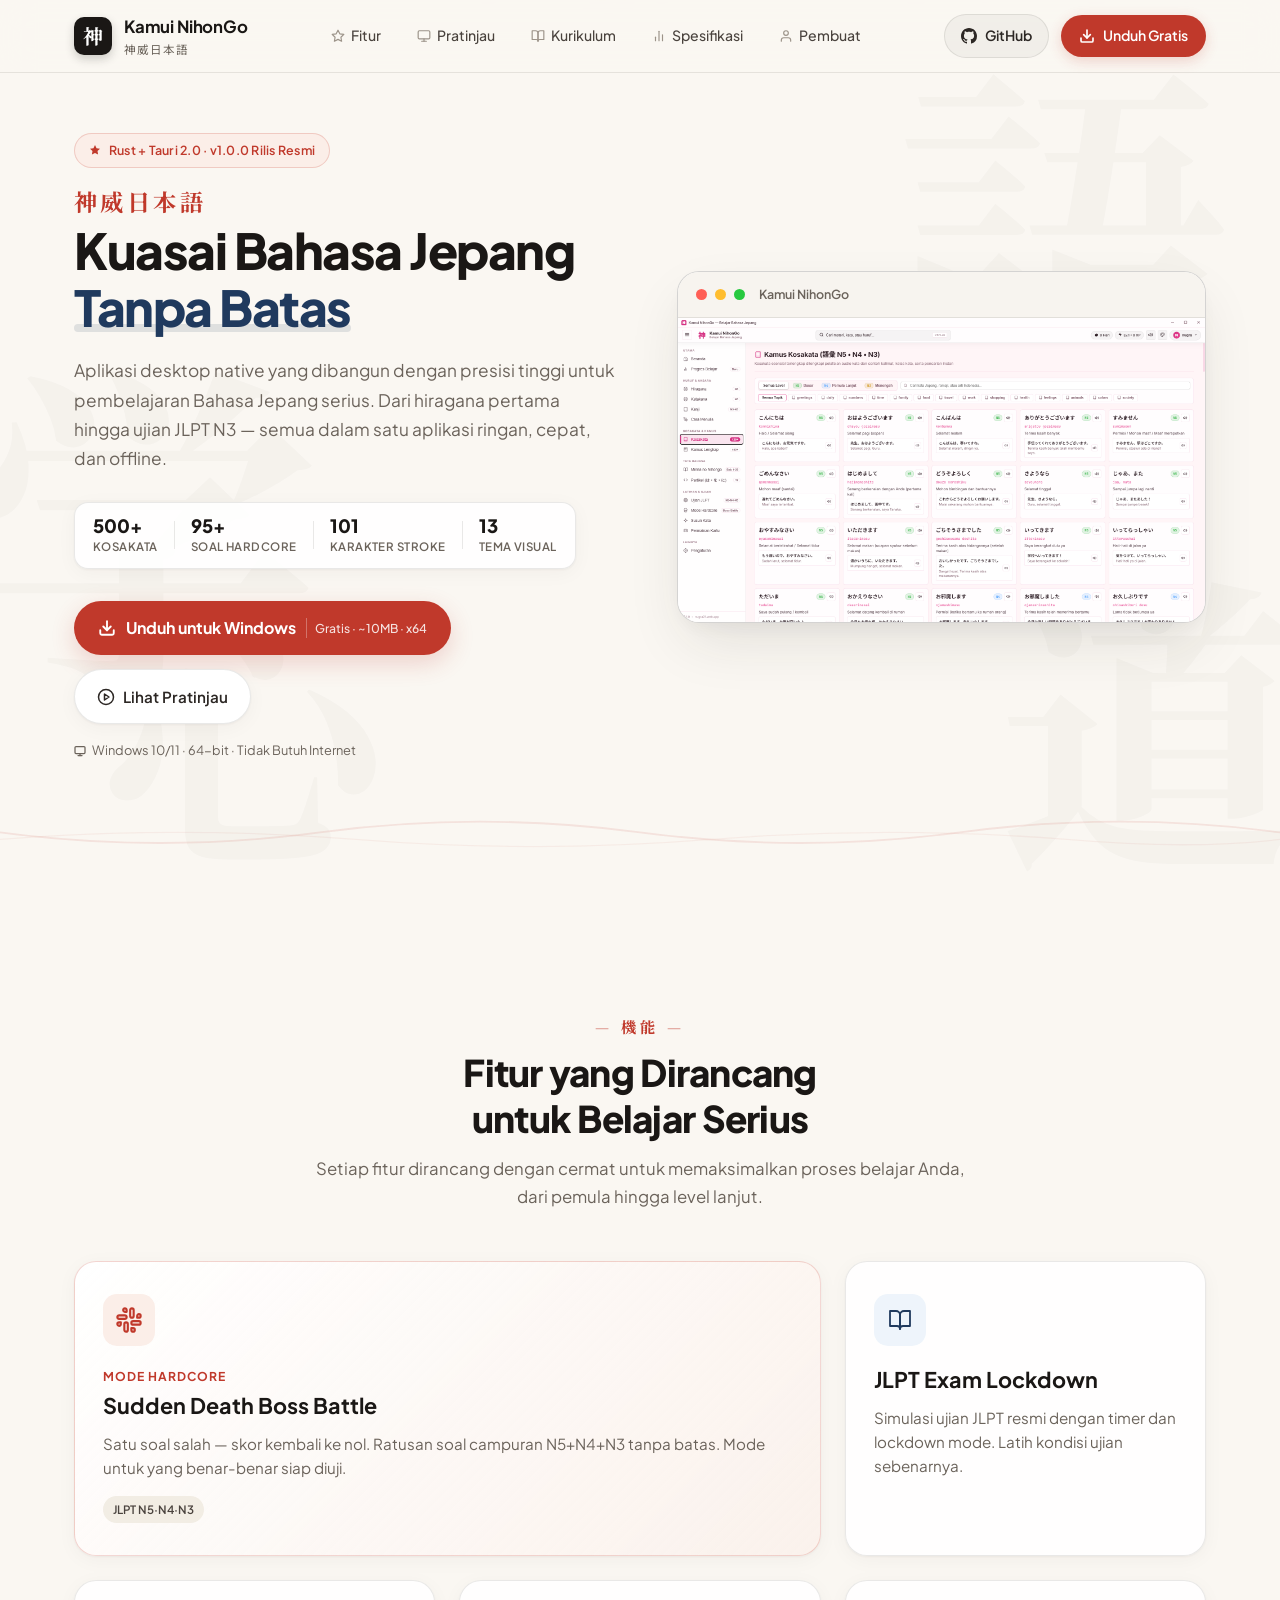
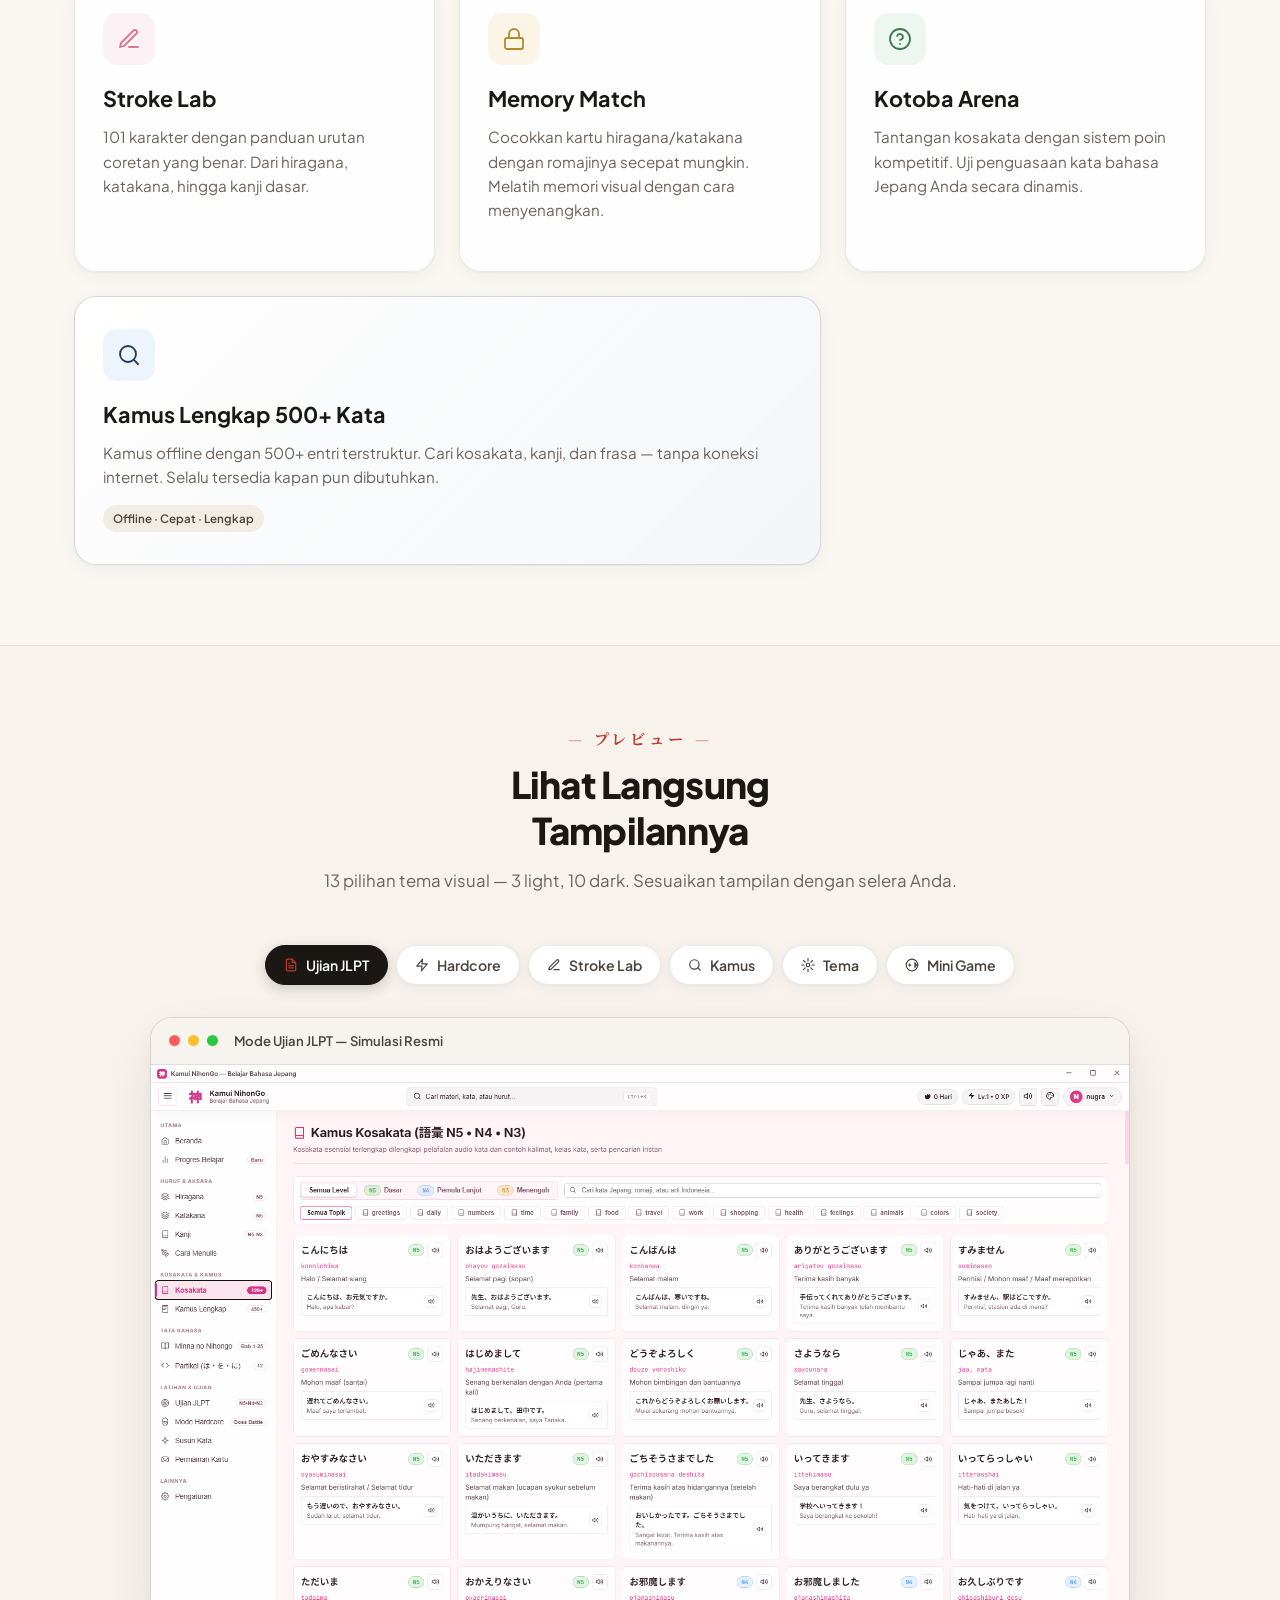
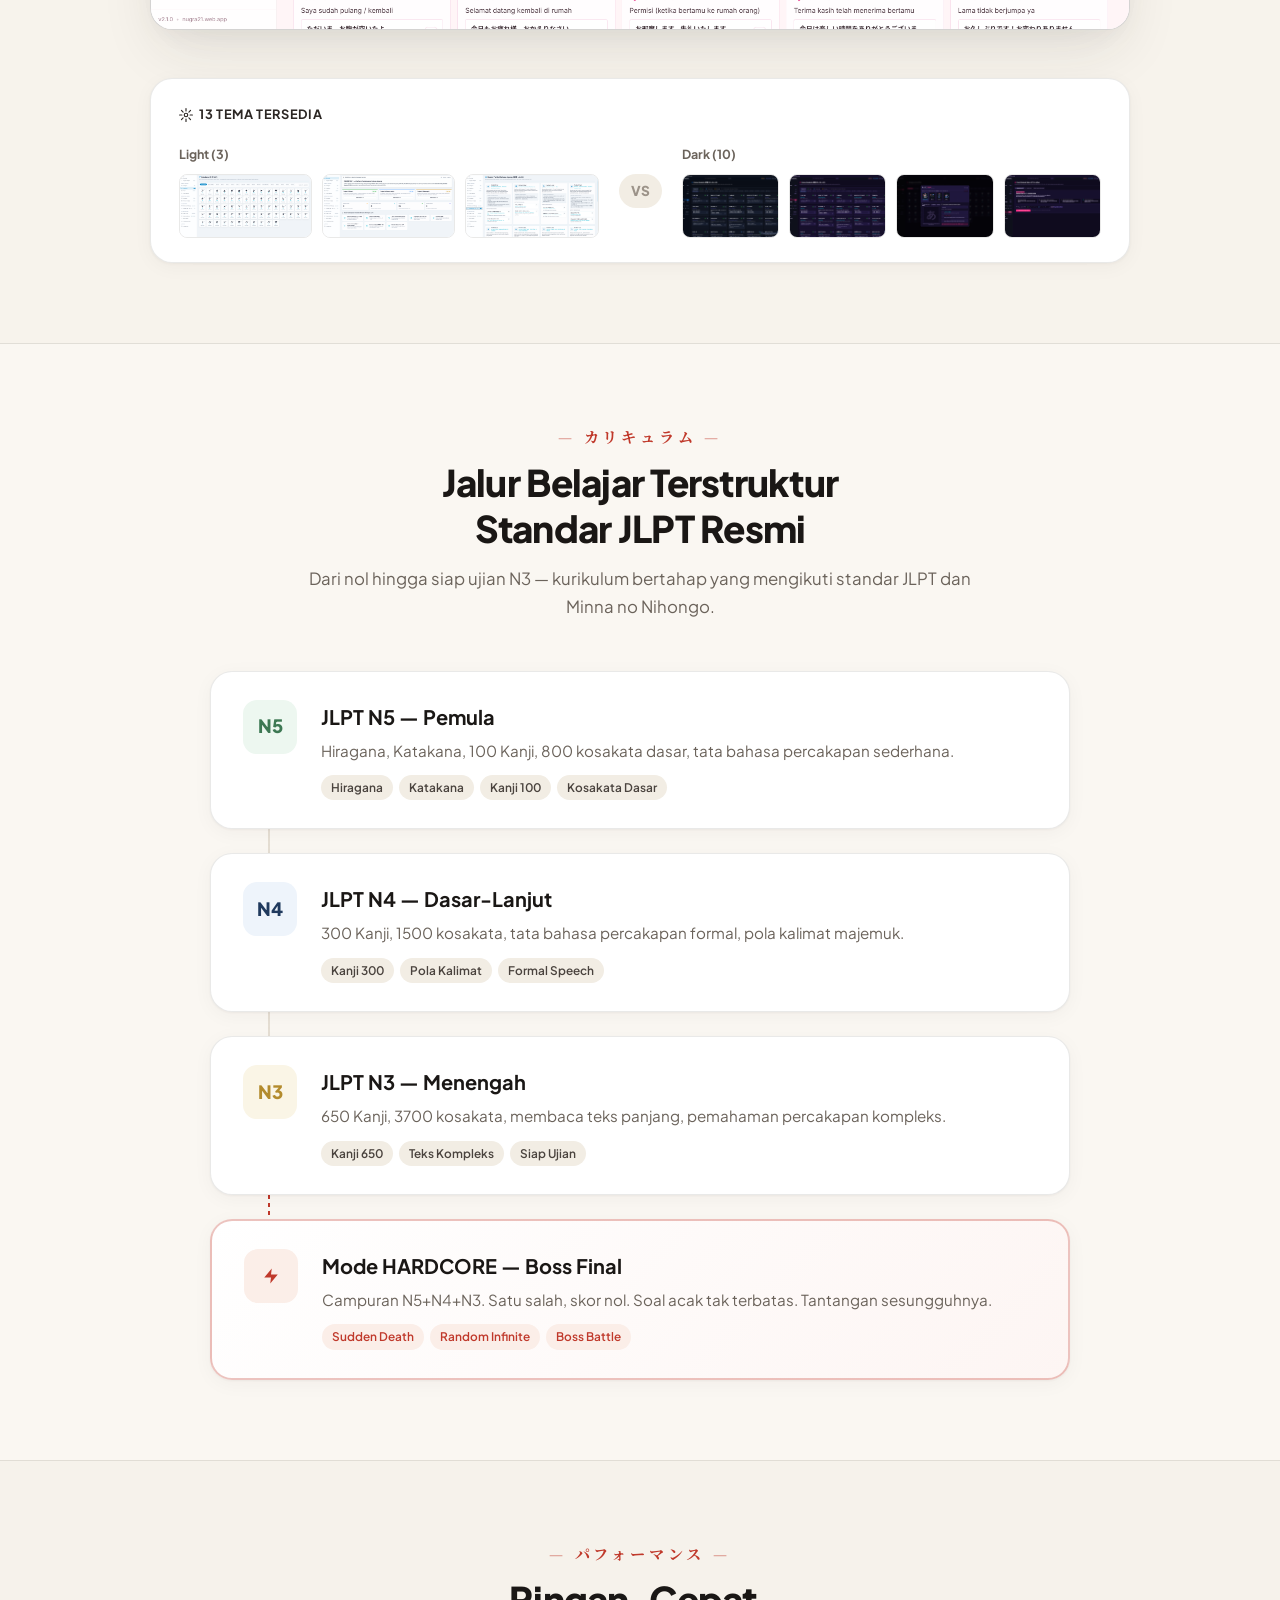
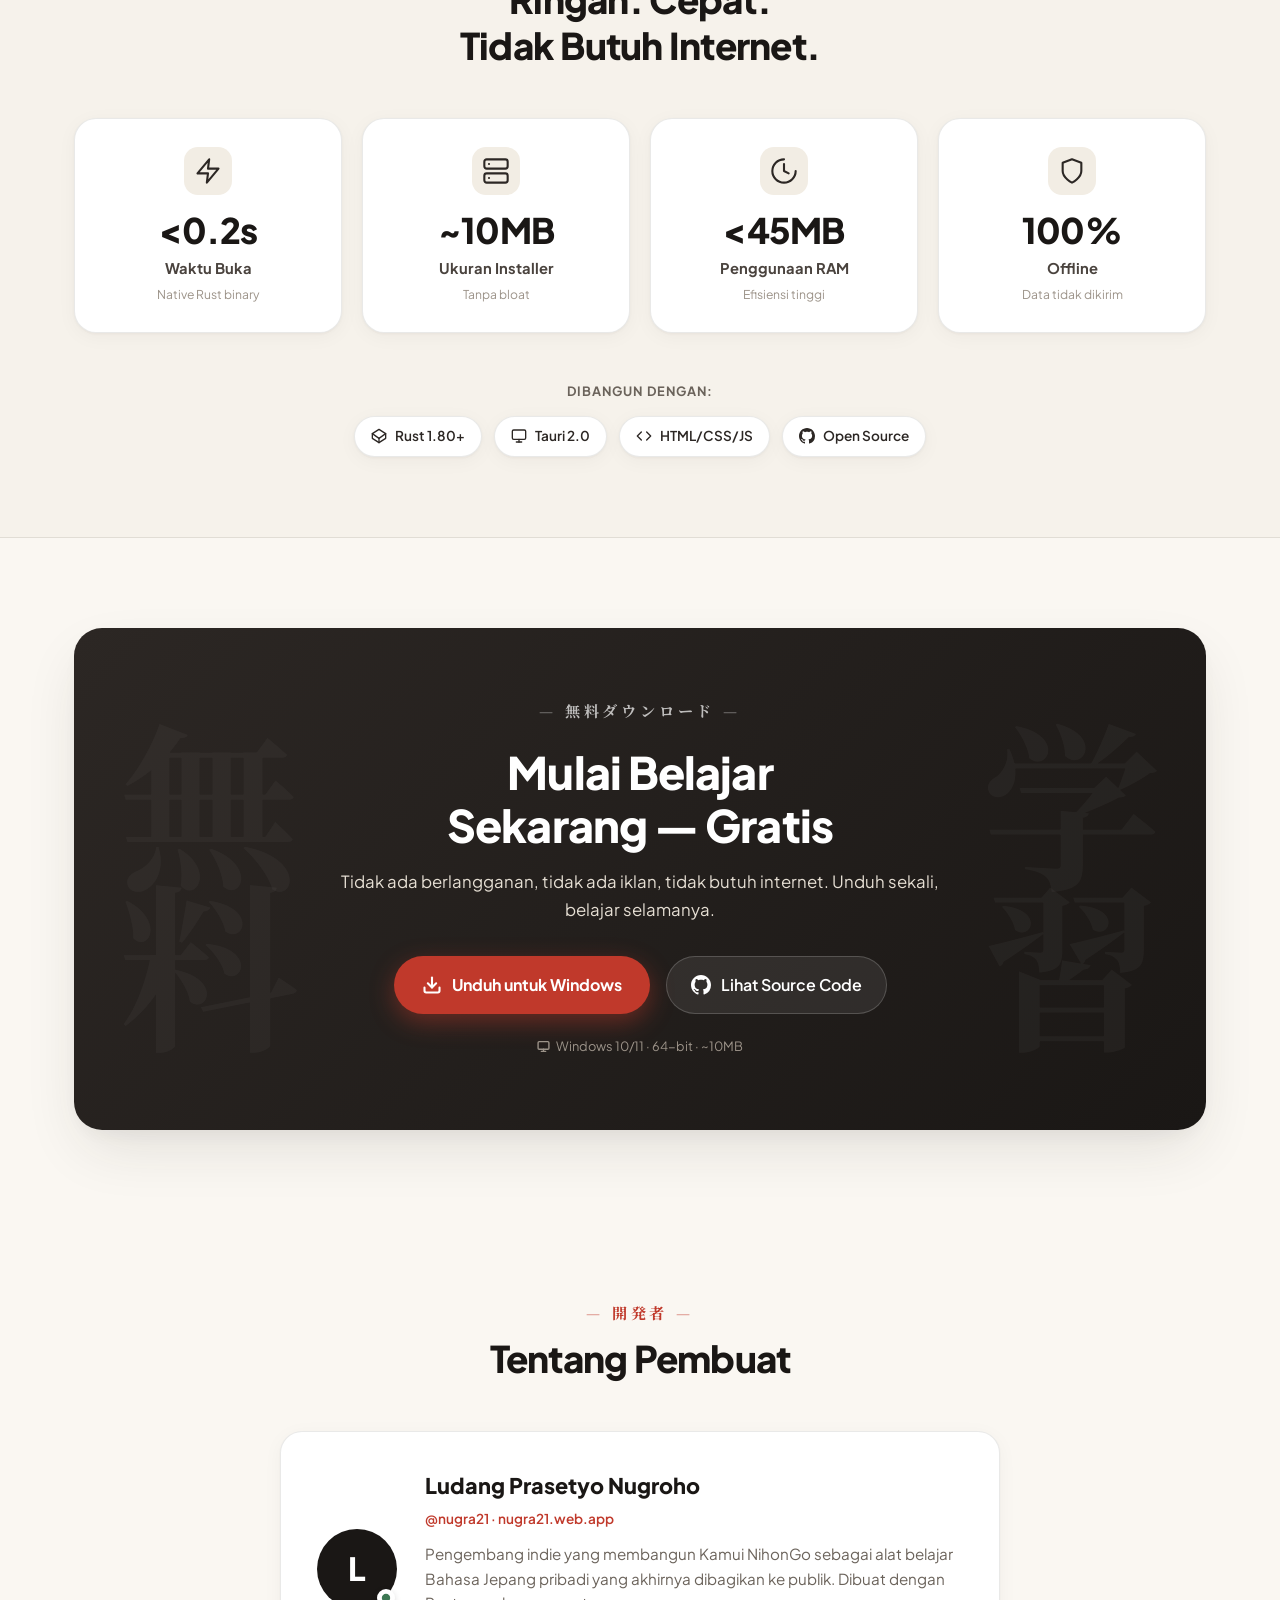
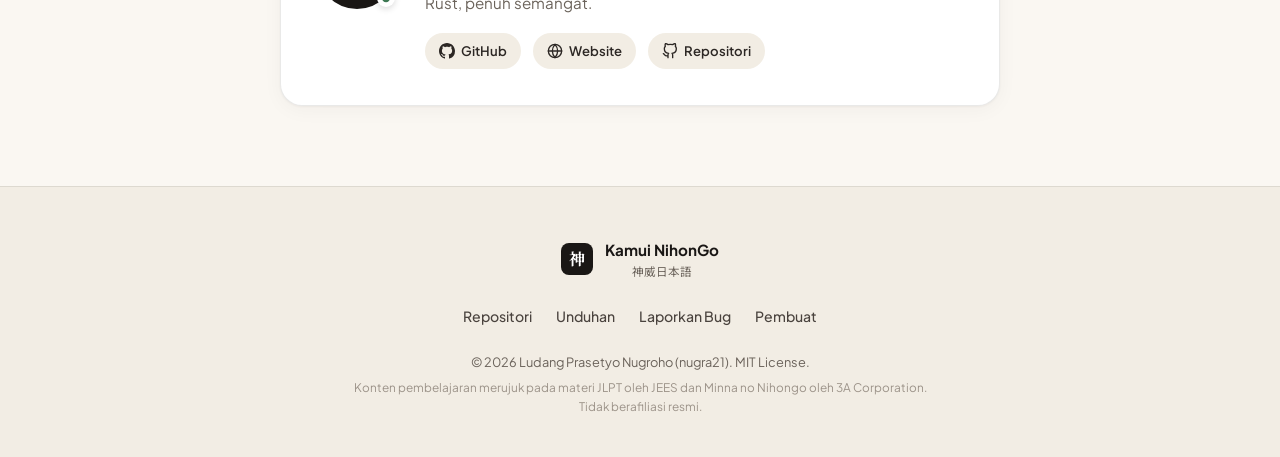
==== docs/index.html @ f741ce6d "- RELEASE" ====
<!DOCTYPE html>
<html lang="id">
<head>
    <meta charset="UTF-8">
    <meta name="viewport" content="width=device-width, initial-scale=1.0">
    <title>Kamui NihonGo — 神威日本語 | Belajar Bahasa Jepang</title>

    <!-- SEO & Social -->
    <meta name="description" content="Kamui NihonGo — aplikasi desktop native Rust & Tauri 2.0 untuk belajar Bahasa Jepang. JLPT N5 N4 N3, Stroke Lab, Hardcore Mode, Kamus 500+ kata. Gratis & Offline.">
    <meta name="author" content="Ludang Prasetyo Nugroho (nugra21)">
    <meta property="og:title" content="Kamui NihonGo (神威日本語)">
    <meta property="og:description" content="Kuasai Bahasa Jepang dengan simulasi JLPT resmi, Hardcore Boss Battle, Stroke Lab, dan kamus 500+ kosakata offline.">
    <meta property="og:url" content="https://nugraa21.github.io/kamui-nihongo/">
    <meta property="og:type" content="website">

    <!-- Fonts -->
    <link rel="preconnect" href="https://fonts.googleapis.com">
    <link rel="preconnect" href="https://fonts.gstatic.com" crossorigin>
    <link href="https://fonts.googleapis.com/css2?family=Plus+Jakarta+Sans:ital,wght@0,300;0,400;0,500;0,600;0,700;0,800;1,400&family=Noto+Sans+JP:wght@300;400;500;700;900&family=Noto+Serif+JP:wght@400;700&family=JetBrains+Mono:wght@400;500&display=swap" rel="stylesheet">

    <!-- Favicon -->
    <link rel="icon" href="data:image/svg+xml,<svg xmlns='http://www.w3.org/2000/svg' viewBox='0 0 100 100'><text y='.9em' font-size='90' fill='%23c0392b'>神</text></svg>">

    <!-- Stylesheet -->
    <link rel="stylesheet" href="assets/css/style.css">
</head>
<body>

<!-- ====== BACKGROUND DECORATIONS ====== -->
<div class="bg-washi" aria-hidden="true">
    <div class="washi-grain"></div>
    <div class="washi-kanji wk-1">語</div>
    <div class="washi-kanji wk-2">学</div>
    <div class="washi-kanji wk-3">道</div>
    <div class="washi-kanji wk-4">心</div>
    <div class="sakura-container" id="sakuraContainer"></div>
</div>

<!-- ====== NAVBAR ====== -->
<header class="site-header" id="siteHeader">
    <div class="container nav-wrap">
        <a href="#" class="nav-brand">
            <span class="brand-kanji">神</span>
            <div class="brand-info">
                <span class="brand-name">Kamui NihonGo</span>
                <span class="brand-sub">神威日本語</span>
            </div>
        </a>

        <button class="nav-hamburger" id="navHamburger" aria-label="Menu" aria-expanded="false">
            <span></span><span></span><span></span>
        </button>

        <nav class="nav-menu" id="navMenu">
            <a href="#fitur" class="nav-link">
                <svg width="14" height="14" viewBox="0 0 24 24" fill="none" stroke="currentColor" stroke-width="2" stroke-linecap="round" stroke-linejoin="round"><polygon points="12 2 15.09 8.26 22 9.27 17 14.14 18.18 21.02 12 17.77 5.82 21.02 7 14.14 2 9.27 8.91 8.26 12 2"/></svg>
                Fitur
            </a>
            <a href="#pratinjau" class="nav-link">
                <svg width="14" height="14" viewBox="0 0 24 24" fill="none" stroke="currentColor" stroke-width="2" stroke-linecap="round" stroke-linejoin="round"><rect x="2" y="3" width="20" height="14" rx="2"/><line x1="8" y1="21" x2="16" y2="21"/><line x1="12" y1="17" x2="12" y2="21"/></svg>
                Pratinjau
            </a>
            <a href="#kurikulum" class="nav-link">
                <svg width="14" height="14" viewBox="0 0 24 24" fill="none" stroke="currentColor" stroke-width="2" stroke-linecap="round" stroke-linejoin="round"><path d="M2 3h6a4 4 0 0 1 4 4v14a3 3 0 0 0-3-3H2z"/><path d="M22 3h-6a4 4 0 0 0-4 4v14a3 3 0 0 1 3-3h7z"/></svg>
                Kurikulum
            </a>
            <a href="#statistik" class="nav-link">
                <svg width="14" height="14" viewBox="0 0 24 24" fill="none" stroke="currentColor" stroke-width="2" stroke-linecap="round" stroke-linejoin="round"><line x1="18" y1="20" x2="18" y2="10"/><line x1="12" y1="20" x2="12" y2="4"/><line x1="6" y1="20" x2="6" y2="14"/></svg>
                Spesifikasi
            </a>
            <a href="#pengembang" class="nav-link">
                <svg width="14" height="14" viewBox="0 0 24 24" fill="none" stroke="currentColor" stroke-width="2" stroke-linecap="round" stroke-linejoin="round"><path d="M20 21v-2a4 4 0 0 0-4-4H8a4 4 0 0 0-4 4v2"/><circle cx="12" cy="7" r="4"/></svg>
                Pembuat
            </a>
        </nav>

        <div class="nav-cta">
            <a href="https://github.com/Nugraa21/kamui-nihongo" target="_blank" rel="noopener" class="btn-ghost">
                <svg width="16" height="16" viewBox="0 0 24 24" fill="currentColor"><path d="M12 0C5.37 0 0 5.37 0 12c0 5.31 3.435 9.795 8.205 11.385.6.105.825-.255.825-.57 0-.285-.015-1.23-.015-2.235-3.015.555-3.795-.735-4.035-1.41-.135-.345-.72-1.41-1.23-1.695-.42-.225-1.02-.78-.015-.795.945-.015 1.62.87 1.845 1.23 1.08 1.815 2.805 1.305 3.495.99.105-.78.42-1.305.765-1.605-2.67-.3-5.46-1.335-5.46-5.925 0-1.305.465-2.385 1.23-3.225-.12-.3-.54-1.53.12-3.18 0 0 1.005-.315 3.3 1.23.96-.27 1.98-.405 3-.405s2.04.135 3 .405c2.295-1.56 3.3-1.23 3.3-1.23.66 1.65.24 2.88.12 3.18.765.84 1.23 1.905 1.23 3.225 0 4.605-2.805 5.625-5.475 5.925.435.375.81 1.095.81 2.22 0 1.605-.015 2.895-.015 3.3 0 .315.225.69.825.57A12.02 12.02 0 0 0 24 12c0-6.63-5.37-12-12-12z"/></svg>
                GitHub
            </a>
            <a href="https://github.com/Nugraa21/kamui-nihongo/releases" target="_blank" rel="noopener" class="btn-primary">
                <svg width="16" height="16" viewBox="0 0 24 24" fill="none" stroke="currentColor" stroke-width="2.5" stroke-linecap="round" stroke-linejoin="round"><path d="M21 15v4a2 2 0 0 1-2 2H5a2 2 0 0 1-2-2v-4"/><polyline points="7 10 12 15 17 10"/><line x1="12" y1="15" x2="12" y2="3"/></svg>
                Unduh Gratis
            </a>
        </div>
    </div>
</header>

<!-- ====== HERO ====== -->
<section class="hero" id="hero">
    <div class="container hero-wrap">
        <div class="hero-content reveal">
            <div class="hero-badge">
                <svg width="12" height="12" viewBox="0 0 24 24" fill="currentColor"><path d="M12 2l3.09 6.26L22 9.27l-5 4.87 1.18 6.88L12 17.77l-6.18 3.25L7 14.14 2 9.27l6.91-1.01L12 2z"/></svg>
                Rust + Tauri 2.0 · v1.0.0 Rilis Resmi
            </div>

            <h1 class="hero-title">
                <span class="title-jp">神威日本語</span>
                <span class="title-break">Kuasai Bahasa Jepang</span>
                <span class="title-accent">Tanpa Batas</span>
            </h1>

            <p class="hero-desc">
                Aplikasi desktop native yang dibangun dengan presisi tinggi untuk pembelajaran Bahasa Jepang serius.
                Dari hiragana pertama hingga ujian JLPT N3 — semua dalam satu aplikasi ringan, cepat, dan offline.
            </p>

            <div class="hero-stats-row">
                <div class="stat-pill">
                    <span class="stat-num">500+</span>
                    <span class="stat-lbl">Kosakata</span>
                </div>
                <div class="stat-divider"></div>
                <div class="stat-pill">
                    <span class="stat-num">95+</span>
                    <span class="stat-lbl">Soal Hardcore</span>
                </div>
                <div class="stat-divider"></div>
                <div class="stat-pill">
                    <span class="stat-num">101</span>
                    <span class="stat-lbl">Karakter Stroke</span>
                </div>
                <div class="stat-divider"></div>
                <div class="stat-pill">
                    <span class="stat-num">13</span>
                    <span class="stat-lbl">Tema Visual</span>
                </div>
            </div>

            <div class="hero-actions">
                <a href="https://github.com/Nugraa21/kamui-nihongo/releases" target="_blank" rel="noopener" class="btn-hero-primary">
                    <svg width="18" height="18" viewBox="0 0 24 24" fill="none" stroke="currentColor" stroke-width="2.5" stroke-linecap="round" stroke-linejoin="round"><path d="M21 15v4a2 2 0 0 1-2 2H5a2 2 0 0 1-2-2v-4"/><polyline points="7 10 12 15 17 10"/><line x1="12" y1="15" x2="12" y2="3"/></svg>
                    Unduh untuk Windows
                    <span class="btn-sub">Gratis · ~10MB · x64</span>
                </a>
                <a href="#pratinjau" class="btn-hero-ghost">
                    <svg width="18" height="18" viewBox="0 0 24 24" fill="none" stroke="currentColor" stroke-width="2" stroke-linecap="round" stroke-linejoin="round"><circle cx="12" cy="12" r="10"/><polygon points="10 8 16 12 10 16 10 8"/></svg>
                    Lihat Pratinjau
                </a>
            </div>

            <p class="hero-compat">
                <svg width="12" height="12" viewBox="0 0 24 24" fill="none" stroke="currentColor" stroke-width="2.5" stroke-linecap="round" stroke-linejoin="round"><rect x="2" y="3" width="20" height="14" rx="2"/><line x1="8" y1="21" x2="16" y2="21"/><line x1="12" y1="17" x2="12" y2="21"/></svg>
                Windows 10/11 · 64-bit · Tidak Butuh Internet
            </p>
        </div>

        <div class="hero-mockup reveal reveal-delay-1">
            <div class="mockup-frame">
                <div class="mockup-topbar">
                    <span class="dot red"></span>
                    <span class="dot yellow"></span>
                    <span class="dot green"></span>
                    <span class="mockup-title">Kamui NihonGo</span>
                </div>
                <div class="mockup-screen">
                    <img src="assets/images/screenshots/screenshot-1.png" alt="Kamui NihonGo - Tampilan Utama" loading="eager">
                </div>
            </div>
            <div class="mockup-shadow"></div>
        </div>
    </div>

    <!-- Ink brush divider -->
    <div class="ink-divider" aria-hidden="true">
        <svg viewBox="0 0 1440 48" fill="none" xmlns="http://www.w3.org/2000/svg" preserveAspectRatio="none">
            <path d="M0 24 Q180 48 360 24 Q540 0 720 24 Q900 48 1080 24 Q1260 0 1440 24" stroke="rgba(192,57,43,0.15)" stroke-width="2" fill="none"/>
            <path d="M0 32 Q200 16 400 32 Q600 48 800 32 Q1000 16 1200 32 Q1340 44 1440 32" stroke="rgba(192,57,43,0.08)" stroke-width="1.5" fill="none"/>
        </svg>
    </div>
</section>

<!-- ====== FITUR UTAMA ====== -->
<section class="section-features" id="fitur">
    <div class="container">
        <div class="section-header reveal">
            <span class="section-eyebrow">機能</span>
            <h2 class="section-title">Fitur yang Dirancang<br>untuk Belajar Serius</h2>
            <p class="section-desc">Setiap fitur dirancang dengan cermat untuk memaksimalkan proses belajar Anda, dari pemula hingga level lanjut.</p>
        </div>

        <div class="features-grid">
            <!-- Feature 1 -->
            <div class="feat-card feat-large reveal">
                <div class="feat-icon-wrap icon-vermilion">
                    <svg width="28" height="28" viewBox="0 0 24 24" fill="none" stroke="currentColor" stroke-width="1.8" stroke-linecap="round" stroke-linejoin="round"><path d="M14.5 10c-.83 0-1.5-.67-1.5-1.5v-5c0-.83.67-1.5 1.5-1.5s1.5.67 1.5 1.5v5c0 .83-.67 1.5-1.5 1.5z"/><path d="M20.5 10H19V8.5c0-.83.67-1.5 1.5-1.5s1.5.67 1.5 1.5-.67 1.5-1.5 1.5z"/><path d="M9.5 14c.83 0 1.5.67 1.5 1.5v5c0 .83-.67 1.5-1.5 1.5S8 21.33 8 20.5v-5c0-.83.67-1.5 1.5-1.5z"/><path d="M3.5 14H5v1.5c0 .83-.67 1.5-1.5 1.5S2 16.33 2 15.5 2.67 14 3.5 14z"/><path d="M14 14.5c0-.83.67-1.5 1.5-1.5h5c.83 0 1.5.67 1.5 1.5s-.67 1.5-1.5 1.5h-5c-.83 0-1.5-.67-1.5-1.5z"/><path d="M15.5 19H14v1.5c0 .83.67 1.5 1.5 1.5s1.5-.67 1.5-1.5-.67-1.5-1.5-1.5z"/><path d="M10 9.5C10 8.67 9.33 8 8.5 8h-5C2.67 8 2 8.67 2 9.5S2.67 11 3.5 11h5c.83 0 1.5-.67 1.5-1.5z"/><path d="M8.5 5H10V3.5C10 2.67 9.33 2 8.5 2S7 2.67 7 3.5 7.67 5 8.5 5z"/></svg>
                </div>
                <div class="feat-label">Mode Hardcore</div>
                <h3 class="feat-title">Sudden Death Boss Battle</h3>
                <p class="feat-desc">Satu soal salah — skor kembali ke nol. Ratusan soal campuran N5+N4+N3 tanpa batas. Mode untuk yang benar-benar siap diuji.</p>
                <div class="feat-tag">JLPT N5·N4·N3</div>
            </div>

            <!-- Feature 2 -->
            <div class="feat-card reveal reveal-delay-1">
                <div class="feat-icon-wrap icon-indigo">
                    <svg width="24" height="24" viewBox="0 0 24 24" fill="none" stroke="currentColor" stroke-width="1.8" stroke-linecap="round" stroke-linejoin="round"><path d="M2 3h6a4 4 0 0 1 4 4v14a3 3 0 0 0-3-3H2z"/><path d="M22 3h-6a4 4 0 0 0-4 4v14a3 3 0 0 1 3-3h7z"/></svg>
                </div>
                <h3 class="feat-title">JLPT Exam Lockdown</h3>
                <p class="feat-desc">Simulasi ujian JLPT resmi dengan timer dan lockdown mode. Latih kondisi ujian sebenarnya.</p>
            </div>

            <!-- Feature 3 -->
            <div class="feat-card reveal reveal-delay-2">
                <div class="feat-icon-wrap icon-sakura">
                    <svg width="24" height="24" viewBox="0 0 24 24" fill="none" stroke="currentColor" stroke-width="1.8" stroke-linecap="round" stroke-linejoin="round"><path d="M12 20h9"/><path d="M16.5 3.5a2.121 2.121 0 0 1 3 3L7 19l-4 1 1-4L16.5 3.5z"/></svg>
                </div>
                <h3 class="feat-title">Stroke Lab</h3>
                <p class="feat-desc">101 karakter dengan panduan urutan coretan yang benar. Dari hiragana, katakana, hingga kanji dasar.</p>
            </div>

            <!-- Feature 4 -->
            <div class="feat-card reveal">
                <div class="feat-icon-wrap icon-gold">
                    <svg width="24" height="24" viewBox="0 0 24 24" fill="none" stroke="currentColor" stroke-width="1.8" stroke-linecap="round" stroke-linejoin="round"><rect x="3" y="11" width="18" height="11" rx="2" ry="2"/><path d="M7 11V7a5 5 0 0 1 10 0v4"/></svg>
                </div>
                <h3 class="feat-title">Memory Match</h3>
                <p class="feat-desc">Cocokkan kartu hiragana/katakana dengan romajinya secepat mungkin. Melatih memori visual dengan cara menyenangkan.</p>
            </div>

            <!-- Feature 5 -->
            <div class="feat-card reveal reveal-delay-1">
                <div class="feat-icon-wrap icon-sage">
                    <svg width="24" height="24" viewBox="0 0 24 24" fill="none" stroke="currentColor" stroke-width="1.8" stroke-linecap="round" stroke-linejoin="round"><circle cx="12" cy="12" r="10"/><path d="M9.09 9a3 3 0 0 1 5.83 1c0 2-3 3-3 3"/><line x1="12" y1="17" x2="12.01" y2="17"/></svg>
                </div>
                <h3 class="feat-title">Kotoba Arena</h3>
                <p class="feat-desc">Tantangan kosakata dengan sistem poin kompetitif. Uji penguasaan kata bahasa Jepang Anda secara dinamis.</p>
            </div>

            <!-- Feature 6 -->
            <div class="feat-card feat-wide reveal reveal-delay-2">
                <div class="feat-icon-wrap icon-indigo">
                    <svg width="24" height="24" viewBox="0 0 24 24" fill="none" stroke="currentColor" stroke-width="1.8" stroke-linecap="round" stroke-linejoin="round"><circle cx="11" cy="11" r="8"/><line x1="21" y1="21" x2="16.65" y2="16.65"/></svg>
                </div>
                <h3 class="feat-title">Kamus Lengkap 500+ Kata</h3>
                <p class="feat-desc">Kamus offline dengan 500+ entri terstruktur. Cari kosakata, kanji, dan frasa — tanpa koneksi internet. Selalu tersedia kapan pun dibutuhkan.</p>
                <div class="feat-tag">Offline · Cepat · Lengkap</div>
            </div>
        </div>
    </div>
</section>

<!-- ====== PRATINJAU ====== -->
<section class="section-preview" id="pratinjau">
    <div class="container">
        <div class="section-header reveal">
            <span class="section-eyebrow">プレビュー</span>
            <h2 class="section-title">Lihat Langsung<br>Tampilannya</h2>
            <p class="section-desc">13 pilihan tema visual — 3 light, 10 dark. Sesuaikan tampilan dengan selera Anda.</p>
        </div>

        <!-- Gallery tabs -->
        <div class="gallery-tabs reveal">
            <button class="gallery-tab active" data-tab="exam">
                <svg width="14" height="14" viewBox="0 0 24 24" fill="none" stroke="currentColor" stroke-width="2" stroke-linecap="round" stroke-linejoin="round"><path d="M14 2H6a2 2 0 0 0-2 2v16a2 2 0 0 0 2 2h12a2 2 0 0 0 2-2V8z"/><polyline points="14 2 14 8 20 8"/><line x1="16" y1="13" x2="8" y2="13"/><line x1="16" y1="17" x2="8" y2="17"/><polyline points="10 9 9 9 8 9"/></svg>
                Ujian JLPT
            </button>
            <button class="gallery-tab" data-tab="hardcore">
                <svg width="14" height="14" viewBox="0 0 24 24" fill="none" stroke="currentColor" stroke-width="2" stroke-linecap="round" stroke-linejoin="round"><polygon points="13 2 3 14 12 14 11 22 21 10 12 10 13 2"/></svg>
                Hardcore
            </button>
            <button class="gallery-tab" data-tab="stroke">
                <svg width="14" height="14" viewBox="0 0 24 24" fill="none" stroke="currentColor" stroke-width="2" stroke-linecap="round" stroke-linejoin="round"><path d="M12 20h9"/><path d="M16.5 3.5a2.121 2.121 0 0 1 3 3L7 19l-4 1 1-4L16.5 3.5z"/></svg>
                Stroke Lab
            </button>
            <button class="gallery-tab" data-tab="kamus">
                <svg width="14" height="14" viewBox="0 0 24 24" fill="none" stroke="currentColor" stroke-width="2" stroke-linecap="round" stroke-linejoin="round"><circle cx="11" cy="11" r="8"/><line x1="21" y1="21" x2="16.65" y2="16.65"/></svg>
                Kamus
            </button>
            <button class="gallery-tab" data-tab="tema">
                <svg width="14" height="14" viewBox="0 0 24 24" fill="none" stroke="currentColor" stroke-width="2" stroke-linecap="round" stroke-linejoin="round"><circle cx="12" cy="12" r="3"/><path d="M12 1v4M12 19v4M4.22 4.22l2.83 2.83M16.95 16.95l2.83 2.83M1 12h4M19 12h4M4.22 19.78l2.83-2.83M16.95 7.05l2.83-2.83"/></svg>
                Tema
            </button>
            <button class="gallery-tab" data-tab="games">
                <svg width="14" height="14" viewBox="0 0 24 24" fill="none" stroke="currentColor" stroke-width="2" stroke-linecap="round" stroke-linejoin="round"><line x1="6" y1="12" x2="10" y2="12"/><line x1="8" y1="10" x2="8" y2="14"/><polygon points="17 8 20 12 17 16"/><circle cx="12" cy="12" r="10"/></svg>
                Mini Game
            </button>
        </div>

        <div class="gallery-stage reveal reveal-delay-1">
            <div class="gallery-frame">
                <div class="gallery-topbar">
                    <span class="dot red"></span>
                    <span class="dot yellow"></span>
                    <span class="dot green"></span>
                    <span class="gallery-wintitle" id="galleryTitle">Mode Ujian JLPT — Simulasi Resmi</span>
                </div>
                <div class="gallery-screen">
                    <img src="assets/images/screenshots/screenshot-1.png" alt="Pratinjau" id="galleryImg" loading="lazy">
                </div>
            </div>
        </div>

        <!-- Theme comparison strip -->
        <div class="theme-compare reveal">
            <div class="compare-label">
                <svg width="14" height="14" viewBox="0 0 24 24" fill="none" stroke="currentColor" stroke-width="2" stroke-linecap="round" stroke-linejoin="round"><circle cx="12" cy="12" r="3"/><path d="M12 1v4M12 19v4M4.22 4.22l2.83 2.83M16.95 16.95l2.83 2.83M1 12h4M19 12h4M4.22 19.78l2.83-2.83M16.95 7.05l2.83-2.83"/></svg>
                13 Tema Tersedia
            </div>
            <div class="compare-strip">
                <div class="compare-group">
                    <span class="compare-group-label">Light (3)</span>
                    <div class="compare-imgs">
                        <img src="assets/images/screenshots/screenshot-5.png" alt="Tema Light 1" loading="lazy">
                        <img src="assets/images/screenshots/screenshot-7.png" alt="Tema Light 2" loading="lazy">
                        <img src="assets/images/screenshots/screenshot-9.png" alt="Tema Light 3" loading="lazy">
                    </div>
                </div>
                <div class="compare-vs">VS</div>
                <div class="compare-group">
                    <span class="compare-group-label">Dark (10)</span>
                    <div class="compare-imgs">
                        <img src="assets/images/screenshots/screenshot-2.png" alt="Tema Dark 1" loading="lazy">
                        <img src="assets/images/screenshots/screenshot-3.png" alt="Tema Dark 2" loading="lazy">
                        <img src="assets/images/screenshots/screenshot-10.png" alt="Tema Dark 3" loading="lazy">
                        <img src="assets/images/screenshots/screenshot-11.png" alt="Tema Dark 4" loading="lazy">
                    </div>
                </div>
            </div>
        </div>
    </div>
</section>

<!-- ====== KURIKULUM ====== -->
<section class="section-curriculum" id="kurikulum">
    <div class="container">
        <div class="section-header reveal">
            <span class="section-eyebrow">カリキュラム</span>
            <h2 class="section-title">Jalur Belajar Terstruktur<br>Standar JLPT Resmi</h2>
            <p class="section-desc">Dari nol hingga siap ujian N3 — kurikulum bertahap yang mengikuti standar JLPT dan Minna no Nihongo.</p>
        </div>

        <div class="curriculum-path">
            <div class="curr-step reveal">
                <div class="curr-badge n5">N5</div>
                <div class="curr-content">
                    <h3>JLPT N5 — Pemula</h3>
                    <p>Hiragana, Katakana, 100 Kanji, 800 kosakata dasar, tata bahasa percakapan sederhana.</p>
                    <div class="curr-tags">
                        <span>Hiragana</span><span>Katakana</span><span>Kanji 100</span><span>Kosakata Dasar</span>
                    </div>
                </div>
            </div>
            <div class="curr-connector"></div>
            <div class="curr-step reveal reveal-delay-1">
                <div class="curr-badge n4">N4</div>
                <div class="curr-content">
                    <h3>JLPT N4 — Dasar-Lanjut</h3>
                    <p>300 Kanji, 1500 kosakata, tata bahasa percakapan formal, pola kalimat majemuk.</p>
                    <div class="curr-tags">
                        <span>Kanji 300</span><span>Pola Kalimat</span><span>Formal Speech</span>
                    </div>
                </div>
            </div>
            <div class="curr-connector"></div>
            <div class="curr-step reveal reveal-delay-2">
                <div class="curr-badge n3">N3</div>
                <div class="curr-content">
                    <h3>JLPT N3 — Menengah</h3>
                    <p>650 Kanji, 3700 kosakata, membaca teks panjang, pemahaman percakapan kompleks.</p>
                    <div class="curr-tags">
                        <span>Kanji 650</span><span>Teks Kompleks</span><span>Siap Ujian</span>
                    </div>
                </div>
            </div>
            <div class="curr-connector boss"></div>
            <div class="curr-step curr-boss reveal reveal-delay-3">
                <div class="curr-badge boss">
                    <svg width="18" height="18" viewBox="0 0 24 24" fill="currentColor"><polygon points="13 2 3 14 12 14 11 22 21 10 12 10 13 2"/></svg>
                </div>
                <div class="curr-content">
                    <h3>Mode HARDCORE — Boss Final</h3>
                    <p>Campuran N5+N4+N3. Satu salah, skor nol. Soal acak tak terbatas. Tantangan sesungguhnya.</p>
                    <div class="curr-tags">
                        <span class="tag-boss">Sudden Death</span><span class="tag-boss">Random Infinite</span><span class="tag-boss">Boss Battle</span>
                    </div>
                </div>
            </div>
        </div>
    </div>
</section>

<!-- ====== STATISTIK / SPESIFIKASI ====== -->
<section class="section-stats" id="statistik">
    <div class="container">
        <div class="section-header reveal">
            <span class="section-eyebrow">パフォーマンス</span>
            <h2 class="section-title">Ringan. Cepat.<br>Tidak Butuh Internet.</h2>
        </div>

        <div class="stats-grid">
            <div class="stat-card reveal">
                <div class="stat-icon">
                    <svg width="28" height="28" viewBox="0 0 24 24" fill="none" stroke="currentColor" stroke-width="1.8" stroke-linecap="round" stroke-linejoin="round"><path d="M13 2L3 14h9l-1 8 10-12h-9l1-8z"/></svg>
                </div>
                <div class="stat-value">&lt;0.2s</div>
                <div class="stat-name">Waktu Buka</div>
                <div class="stat-note">Native Rust binary</div>
            </div>
            <div class="stat-card reveal reveal-delay-1">
                <div class="stat-icon">
                    <svg width="28" height="28" viewBox="0 0 24 24" fill="none" stroke="currentColor" stroke-width="1.8" stroke-linecap="round" stroke-linejoin="round"><rect x="2" y="2" width="20" height="8" rx="2" ry="2"/><rect x="2" y="14" width="20" height="8" rx="2" ry="2"/><line x1="6" y1="6" x2="6.01" y2="6"/><line x1="6" y1="18" x2="6.01" y2="18"/></svg>
                </div>
                <div class="stat-value">~10MB</div>
                <div class="stat-name">Ukuran Installer</div>
                <div class="stat-note">Tanpa bloat</div>
            </div>
            <div class="stat-card reveal reveal-delay-2">
                <div class="stat-icon">
                    <svg width="28" height="28" viewBox="0 0 24 24" fill="none" stroke="currentColor" stroke-width="1.8" stroke-linecap="round" stroke-linejoin="round"><path d="M12 2a10 10 0 1 0 10 10"/><path d="M12 6v6l4 2"/></svg>
                </div>
                <div class="stat-value">&lt;45MB</div>
                <div class="stat-name">Penggunaan RAM</div>
                <div class="stat-note">Efisiensi tinggi</div>
            </div>
            <div class="stat-card reveal reveal-delay-3">
                <div class="stat-icon">
                    <svg width="28" height="28" viewBox="0 0 24 24" fill="none" stroke="currentColor" stroke-width="1.8" stroke-linecap="round" stroke-linejoin="round"><path d="M12 22s8-4 8-10V5l-8-3-8 3v7c0 6 8 10 8 10z"/></svg>
                </div>
                <div class="stat-value">100%</div>
                <div class="stat-name">Offline</div>
                <div class="stat-note">Data tidak dikirim</div>
            </div>
        </div>

        <div class="tech-stack reveal">
            <span class="tech-label">Dibangun dengan:</span>
            <div class="tech-badges">
                <div class="tech-badge">
                    <svg width="16" height="16" viewBox="0 0 24 24" fill="none" stroke="currentColor" stroke-width="2" stroke-linecap="round" stroke-linejoin="round"><polygon points="12 2 22 8.5 22 15.5 12 22 2 15.5 2 8.5 12 2"/><line x1="12" y1="22" x2="12" y2="15.5"/><polyline points="22 8.5 12 15.5 2 8.5"/></svg>
                    Rust 1.80+
                </div>
                <div class="tech-badge">
                    <svg width="16" height="16" viewBox="0 0 24 24" fill="none" stroke="currentColor" stroke-width="2" stroke-linecap="round" stroke-linejoin="round"><rect x="2" y="3" width="20" height="14" rx="2"/><line x1="8" y1="21" x2="16" y2="21"/><line x1="12" y1="17" x2="12" y2="21"/></svg>
                    Tauri 2.0
                </div>
                <div class="tech-badge">
                    <svg width="16" height="16" viewBox="0 0 24 24" fill="none" stroke="currentColor" stroke-width="2" stroke-linecap="round" stroke-linejoin="round"><polyline points="16 18 22 12 16 6"/><polyline points="8 6 2 12 8 18"/></svg>
                    HTML/CSS/JS
                </div>
                <div class="tech-badge">
                    <svg width="16" height="16" viewBox="0 0 24 24" fill="currentColor"><path d="M12 0C5.37 0 0 5.37 0 12c0 5.31 3.435 9.795 8.205 11.385.6.105.825-.255.825-.57 0-.285-.015-1.23-.015-2.235-3.015.555-3.795-.735-4.035-1.41-.135-.345-.72-1.41-1.23-1.695-.42-.225-1.02-.78-.015-.795.945-.015 1.62.87 1.845 1.23 1.08 1.815 2.805 1.305 3.495.99.105-.78.42-1.305.765-1.605-2.67-.3-5.46-1.335-5.46-5.925 0-1.305.465-2.385 1.23-3.225-.12-.3-.54-1.53.12-3.18 0 0 1.005-.315 3.3 1.23.96-.27 1.98-.405 3-.405s2.04.135 3 .405c2.295-1.56 3.3-1.23 3.3-1.23.66 1.65.24 2.88.12 3.18.765.84 1.23 1.905 1.23 3.225 0 4.605-2.805 5.625-5.475 5.925.435.375.81 1.095.81 2.22 0 1.605-.015 2.895-.015 3.3 0 .315.225.69.825.57A12.02 12.02 0 0 0 24 12c0-6.63-5.37-12-12-12z"/></svg>
                    Open Source
                </div>
            </div>
        </div>
    </div>
</section>

<!-- ====== DOWNLOAD CTA ====== -->
<section class="section-download" id="unduh">
    <div class="container">
        <div class="download-wrap reveal">
            <div class="dl-deco-left" aria-hidden="true">
                <span class="deco-k">無</span><span class="deco-k">料</span>
            </div>
            <div class="dl-content">
                <span class="section-eyebrow" style="color:inherit;opacity:0.7">無料ダウンロード</span>
                <h2 class="dl-title">Mulai Belajar<br>Sekarang — Gratis</h2>
                <p class="dl-desc">Tidak ada berlangganan, tidak ada iklan, tidak butuh internet. Unduh sekali, belajar selamanya.</p>
                <div class="dl-actions">
                    <a href="https://github.com/Nugraa21/kamui-nihongo/releases" target="_blank" rel="noopener" class="btn-dl-primary">
                        <svg width="20" height="20" viewBox="0 0 24 24" fill="none" stroke="currentColor" stroke-width="2.5" stroke-linecap="round" stroke-linejoin="round"><path d="M21 15v4a2 2 0 0 1-2 2H5a2 2 0 0 1-2-2v-4"/><polyline points="7 10 12 15 17 10"/><line x1="12" y1="15" x2="12" y2="3"/></svg>
                        Unduh untuk Windows
                    </a>
                    <a href="https://github.com/Nugraa21/kamui-nihongo" target="_blank" rel="noopener" class="btn-dl-ghost">
                        <svg width="20" height="20" viewBox="0 0 24 24" fill="currentColor"><path d="M12 0C5.37 0 0 5.37 0 12c0 5.31 3.435 9.795 8.205 11.385.6.105.825-.255.825-.57 0-.285-.015-1.23-.015-2.235-3.015.555-3.795-.735-4.035-1.41-.135-.345-.72-1.41-1.23-1.695-.42-.225-1.02-.78-.015-.795.945-.015 1.62.87 1.845 1.23 1.08 1.815 2.805 1.305 3.495.99.105-.78.42-1.305.765-1.605-2.67-.3-5.46-1.335-5.46-5.925 0-1.305.465-2.385 1.23-3.225-.12-.3-.54-1.53.12-3.18 0 0 1.005-.315 3.3 1.23.96-.27 1.98-.405 3-.405s2.04.135 3 .405c2.295-1.56 3.3-1.23 3.3-1.23.66 1.65.24 2.88.12 3.18.765.84 1.23 1.905 1.23 3.225 0 4.605-2.805 5.625-5.475 5.925.435.375.81 1.095.81 2.22 0 1.605-.015 2.895-.015 3.3 0 .315.225.69.825.57A12.02 12.02 0 0 0 24 12c0-6.63-5.37-12-12-12z"/></svg>
                        Lihat Source Code
                    </a>
                </div>
                <p class="dl-compat">
                    <svg width="13" height="13" viewBox="0 0 24 24" fill="none" stroke="currentColor" stroke-width="2.5" stroke-linecap="round" stroke-linejoin="round"><rect x="2" y="3" width="20" height="14" rx="2"/><line x1="8" y1="21" x2="16" y2="21"/><line x1="12" y1="17" x2="12" y2="21"/></svg>
                    Windows 10/11 · 64-bit · ~10MB
                </p>
            </div>
            <div class="dl-deco-right" aria-hidden="true">
                <span class="deco-k">学</span><span class="deco-k">習</span>
            </div>
        </div>
    </div>
</section>

<!-- ====== PEMBUAT ====== -->
<section class="section-dev" id="pengembang">
    <div class="container">
        <div class="section-header reveal">
            <span class="section-eyebrow">開発者</span>
            <h2 class="section-title">Tentang Pembuat</h2>
        </div>

        <div class="dev-card reveal">
            <div class="dev-avatar">
                <span class="dev-initial">L</span>
                <div class="dev-status">
                    <svg width="10" height="10" viewBox="0 0 24 24" fill="currentColor"><circle cx="12" cy="12" r="10"/></svg>
                </div>
            </div>
            <div class="dev-info">
                <h3 class="dev-name">Ludang Prasetyo Nugroho</h3>
                <p class="dev-handle">@nugra21 · nugra21.web.app</p>
                <p class="dev-bio">Pengembang indie yang membangun Kamui NihonGo sebagai alat belajar Bahasa Jepang pribadi yang akhirnya dibagikan ke publik. Dibuat dengan Rust, penuh semangat.</p>
                <div class="dev-links">
                    <a href="https://github.com/Nugraa21" target="_blank" rel="noopener" class="dev-link">
                        <svg width="16" height="16" viewBox="0 0 24 24" fill="currentColor"><path d="M12 0C5.37 0 0 5.37 0 12c0 5.31 3.435 9.795 8.205 11.385.6.105.825-.255.825-.57 0-.285-.015-1.23-.015-2.235-3.015.555-3.795-.735-4.035-1.41-.135-.345-.72-1.41-1.23-1.695-.42-.225-1.02-.78-.015-.795.945-.015 1.62.87 1.845 1.23 1.08 1.815 2.805 1.305 3.495.99.105-.78.42-1.305.765-1.605-2.67-.3-5.46-1.335-5.46-5.925 0-1.305.465-2.385 1.23-3.225-.12-.3-.54-1.53.12-3.18 0 0 1.005-.315 3.3 1.23.96-.27 1.98-.405 3-.405s2.04.135 3 .405c2.295-1.56 3.3-1.23 3.3-1.23.66 1.65.24 2.88.12 3.18.765.84 1.23 1.905 1.23 3.225 0 4.605-2.805 5.625-5.475 5.925.435.375.81 1.095.81 2.22 0 1.605-.015 2.895-.015 3.3 0 .315.225.69.825.57A12.02 12.02 0 0 0 24 12c0-6.63-5.37-12-12-12z"/></svg>
                        GitHub
                    </a>
                    <a href="https://nugra21.web.app" target="_blank" rel="noopener" class="dev-link">
                        <svg width="16" height="16" viewBox="0 0 24 24" fill="none" stroke="currentColor" stroke-width="2" stroke-linecap="round" stroke-linejoin="round"><circle cx="12" cy="12" r="10"/><line x1="2" y1="12" x2="22" y2="12"/><path d="M12 2a15.3 15.3 0 0 1 4 10 15.3 15.3 0 0 1-4 10 15.3 15.3 0 0 1-4-10 15.3 15.3 0 0 1 4-10z"/></svg>
                        Website
                    </a>
                    <a href="https://github.com/Nugraa21/kamui-nihongo" target="_blank" rel="noopener" class="dev-link">
                        <svg width="16" height="16" viewBox="0 0 24 24" fill="none" stroke="currentColor" stroke-width="2" stroke-linecap="round" stroke-linejoin="round"><path d="M9 19c-5 1.5-5-2.5-7-3m14 6v-3.87a3.37 3.37 0 0 0-.94-2.61c3.14-.35 6.44-1.54 6.44-7A5.44 5.44 0 0 0 20 4.77 5.07 5.07 0 0 0 19.91 1S18.73.65 16 2.48a13.38 13.38 0 0 0-7 0C6.27.65 5.09 1 5.09 1A5.07 5.07 0 0 0 5 4.77a5.44 5.44 0 0 0-1.5 3.78c0 5.42 3.3 6.61 6.44 7A3.37 3.37 0 0 0 9 18.13V22"/></svg>
                        Repositori
                    </a>
                </div>
            </div>
        </div>
    </div>
</section>

<!-- ====== FOOTER ====== -->
<footer class="site-footer">
    <div class="container footer-wrap">
        <div class="footer-brand">
            <span class="brand-kanji-sm">神</span>
            <div>
                <div class="footer-name">Kamui NihonGo</div>
                <div class="footer-sub">神威日本語</div>
            </div>
        </div>

        <div class="footer-links">
            <a href="https://github.com/Nugraa21/kamui-nihongo" target="_blank" rel="noopener">Repositori</a>
            <a href="https://github.com/Nugraa21/kamui-nihongo/releases" target="_blank" rel="noopener">Unduhan</a>
            <a href="https://github.com/Nugraa21/kamui-nihongo/issues" target="_blank" rel="noopener">Laporkan Bug</a>
            <a href="https://nugra21.web.app" target="_blank" rel="noopener">Pembuat</a>
        </div>

        <div class="footer-copy">
            <p>&copy; 2026 Ludang Prasetyo Nugroho (nugra21). MIT License.</p>
            <p class="footer-disclaimer">Konten pembelajaran merujuk pada materi JLPT oleh JEES dan Minna no Nihongo oleh 3A Corporation. Tidak berafiliasi resmi.</p>
        </div>
    </div>
</footer>

<!-- JS -->
<script src="assets/js/main.js"></script>
</body>
</html>
---- docs/assets/css/style.css ----
/* =======================================================
   KAMUI NIHONGO (神威日本語) — OFFICIAL LANDING PAGE
   Aesthetic: Japanese Washi Paper (和紙) Light Theme
   Typography: Noto Sans JP + Plus Jakarta Sans + Noto Serif JP
   Zero Emojis • Pure SVG Icons • Micro-interactions • Handcrafted Feel
   Author: Ludang Prasetyo Nugroho (nugra21)
   ======================================================= */

:root {
    /* Japanese Traditional Palette */
    --washi-bg: #faf7f2;
    --washi-surface: #ffffff;
    --washi-card: rgba(255, 255, 255, 0.88);
    --washi-card-hover: #ffffff;
    --washi-border: rgba(44, 38, 34, 0.1);
    --washi-border-strong: rgba(44, 38, 34, 0.2);
    
    /* Sumi & Ink Tones */
    --sumi-900: #1a1715;
    --sumi-800: #2c2724;
    --sumi-700: #4a433e;
    --sumi-600: #6b635b;
    --sumi-400: #9c9389;
    --sumi-200: #e5ded3;
    --sumi-100: #f2ede4;

    /* Accents (Traditional Pigments) */
    --shu-vermilion: #c0392b;       /* 朱色 (Shu-iro) */
    --shu-light: #fbeee8;
    --shu-glow: rgba(192, 57, 43, 0.2);
    --ai-indigo: #203a5e;          /* 藍色 (Ai-iro) */
    --ai-light: #eef4fb;
    --sakura-pink: #d9778e;        /* 桜色 (Sakura-iro) */
    --sakura-light: #fcf1f4;
    --matcha-green: #3d7853;       /* 抹茶色 (Matcha-iro) */
    --matcha-light: #edf7f0;
    --kin-gold: #b38b2d;           /* 金色 (Kin-iro) */
    --kin-light: #faf5e6;

    /* Shadows & Radii */
    --radius-sm: 8px;
    --radius-md: 14px;
    --radius-lg: 22px;
    --radius-pill: 9999px;
    
    --shadow-subtle: 0 4px 20px rgba(44, 38, 34, 0.04), 0 1px 3px rgba(44, 38, 34, 0.05);
    --shadow-elevated: 0 16px 36px rgba(44, 38, 34, 0.08), 0 4px 12px rgba(44, 38, 34, 0.04);
    --shadow-float: 0 24px 60px -10px rgba(44, 38, 34, 0.12), 0 8px 24px -6px rgba(44, 38, 34, 0.06);

    /* Fonts */
    --font-sans: 'Plus Jakarta Sans', -apple-system, BlinkMacSystemFont, sans-serif;
    --font-jp: 'Noto Sans JP', sans-serif;
    --font-serif-jp: 'Noto Serif JP', serif;
    --font-mono: 'JetBrains Mono', monospace;

    --container-max: 1180px;
}

/* Base Reset */
*, *::before, *::after {
    box-sizing: border-box;
    margin: 0;
    padding: 0;
}

html {
    scroll-behavior: smooth;
    font-size: 16px;
}

body {
    background-color: var(--washi-bg);
    color: var(--sumi-800);
    font-family: var(--font-sans);
    line-height: 1.65;
    overflow-x: hidden;
    position: relative;
    -webkit-font-smoothing: antialiased;
}

img {
    max-width: 100%;
    display: block;
}

a {
    color: inherit;
    text-decoration: none;
    transition: all 0.25s ease;
}

button {
    font-family: inherit;
    cursor: pointer;
    border: none;
    background: none;
}

.container {
    width: 100%;
    max-width: var(--container-max);
    margin: 0 auto;
    padding: 0 24px;
}

/* ====== BACKGROUND DECORATION ====== */
.bg-washi {
    position: fixed;
    inset: 0;
    pointer-events: none;
    z-index: 0;
    overflow: hidden;
}

/* Subtle Washi Grain Pattern */
.washi-grain {
    position: absolute;
    inset: 0;
    opacity: 0.45;
    background-image: 
        radial-gradient(#2c2724 0.6px, transparent 0.6px),
        radial-gradient(#b38b2d 0.4px, transparent 0.4px);
    background-size: 24px 24px, 48px 48px;
    background-position: 0 0, 12px 12px;
}

/* Watermark Kanji */
.washi-kanji {
    position: absolute;
    font-family: var(--font-serif-jp);
    font-weight: 700;
    color: rgba(44, 38, 34, 0.025);
    user-select: none;
    line-height: 1;
    z-index: 0;
}
.wk-1 { top: 5%; right: 4%; font-size: 26vw; }
.wk-2 { top: 38%; left: -3%; font-size: 28vw; }
.wk-3 { top: 62%; right: -2%; font-size: 24vw; }
.wk-4 { bottom: 4%; left: 8%; font-size: 22vw; }

/* Falling Sakura Petals */
.sakura-container {
    position: absolute;
    inset: 0;
    overflow: hidden;
    pointer-events: none;
}
.sakura-petal {
    position: absolute;
    top: -20px;
    background: linear-gradient(135deg, #f9cbd6 0%, #ebb2c2 100%);
    border-radius: 12px 1px 12px 1px;
    opacity: 0.7;
    filter: drop-shadow(0 2px 4px rgba(217, 119, 142, 0.15));
    animation: fallSakura linear infinite;
}

@keyframes fallSakura {
    0% {
        transform: translate3d(0, 0, 0) rotate(0deg) scale(0.9);
        opacity: 0;
    }
    10% {
        opacity: 0.75;
    }
    90% {
        opacity: 0.6;
    }
    100% {
        transform: translate3d(80px, 105vh, 0) rotate(360deg) scale(1);
        opacity: 0;
    }
}

/* Content layer on top of background */
header, section, footer {
    position: relative;
    z-index: 1;
}

/* ====== SITE HEADER / NAVBAR ====== */
.site-header {
    position: sticky;
    top: 0;
    background: rgba(250, 247, 242, 0.88);
    backdrop-filter: blur(16px);
    -webkit-backdrop-filter: blur(16px);
    border-bottom: 1px solid var(--washi-border);
    transition: all 0.3s ease;
    z-index: 100;
}
.site-header.scrolled {
    background: rgba(255, 255, 255, 0.94);
    box-shadow: 0 4px 20px rgba(44, 38, 34, 0.05);
}

.nav-wrap {
    display: flex;
    align-items: center;
    justify-content: space-between;
    height: 72px;
}

.nav-brand {
    display: flex;
    align-items: center;
    gap: 12px;
}
.brand-kanji {
    width: 38px;
    height: 38px;
    display: flex;
    align-items: center;
    justify-content: center;
    background: var(--sumi-900);
    color: #fff;
    font-family: var(--font-serif-jp);
    font-weight: 700;
    font-size: 20px;
    border-radius: 10px;
    box-shadow: 0 4px 10px rgba(26, 23, 21, 0.2);
    transition: transform 0.3s cubic-bezier(0.34, 1.56, 0.64, 1);
}
.nav-brand:hover .brand-kanji {
    transform: rotate(-6deg) scale(1.05);
    background: var(--shu-vermilion);
}
.brand-info {
    display: flex;
    flex-direction: column;
}
.brand-name {
    font-weight: 700;
    font-size: 1.05rem;
    color: var(--sumi-900);
    letter-spacing: -0.01em;
}
.brand-sub {
    font-family: var(--font-jp);
    font-size: 0.72rem;
    color: var(--sumi-600);
    letter-spacing: 0.08em;
}

.nav-menu {
    display: flex;
    align-items: center;
    gap: 8px;
}
.nav-link {
    display: inline-flex;
    align-items: center;
    gap: 6px;
    padding: 8px 14px;
    font-size: 0.88rem;
    font-weight: 500;
    color: var(--sumi-700);
    border-radius: var(--radius-sm);
    transition: all 0.2s ease;
}
.nav-link svg {
    color: var(--sumi-400);
    transition: color 0.2s ease;
}
.nav-link:hover {
    color: var(--shu-vermilion);
    background: rgba(192, 57, 43, 0.06);
}
.nav-link:hover svg {
    color: var(--shu-vermilion);
}

.nav-cta {
    display: flex;
    align-items: center;
    gap: 12px;
}
.btn-ghost {
    display: inline-flex;
    align-items: center;
    gap: 8px;
    padding: 9px 16px;
    font-size: 0.88rem;
    font-weight: 600;
    color: var(--sumi-800);
    background: rgba(44, 38, 34, 0.04);
    border: 1px solid var(--washi-border);
    border-radius: var(--radius-pill);
    transition: all 0.25s ease;
}
.btn-ghost:hover {
    background: #fff;
    border-color: var(--washi-border-strong);
    box-shadow: var(--shadow-subtle);
    transform: translateY(-1px);
}

.btn-primary {
    display: inline-flex;
    align-items: center;
    gap: 8px;
    padding: 9px 18px;
    font-size: 0.88rem;
    font-weight: 600;
    color: #fff;
    background: var(--shu-vermilion);
    border-radius: var(--radius-pill);
    box-shadow: 0 4px 14px var(--shu-glow);
    transition: all 0.25s ease;
}
.btn-primary:hover {
    background: #a92f23;
    transform: translateY(-1px);
    box-shadow: 0 6px 18px rgba(192, 57, 43, 0.35);
}

.nav-hamburger {
    display: none;
    flex-direction: column;
    justify-content: center;
    gap: 5px;
    width: 36px;
    height: 36px;
    padding: 6px;
    border-radius: var(--radius-sm);
    background: rgba(44, 38, 34, 0.04);
}
.nav-hamburger span {
    display: block;
    width: 100%;
    height: 2px;
    background: var(--sumi-900);
    transition: all 0.25s ease;
}

/* ====== HERO SECTION ====== */
.hero {
    padding: 60px 0 80px;
    position: relative;
}
.hero-wrap {
    display: grid;
    grid-template-columns: 1.05fr 1fr;
    gap: 48px;
    align-items: center;
}

.hero-content {
    display: flex;
    flex-direction: column;
    align-items: flex-start;
}

.hero-badge {
    display: inline-flex;
    align-items: center;
    gap: 8px;
    padding: 6px 14px;
    font-size: 0.78rem;
    font-weight: 600;
    letter-spacing: 0.02em;
    color: var(--shu-vermilion);
    background: var(--shu-light);
    border: 1px solid rgba(192, 57, 43, 0.2);
    border-radius: var(--radius-pill);
    margin-bottom: 20px;
}

.hero-title {
    font-size: 3.1rem;
    line-height: 1.15;
    font-weight: 800;
    letter-spacing: -0.03em;
    color: var(--sumi-900);
    margin-bottom: 20px;
}
.title-jp {
    display: block;
    font-family: var(--font-serif-jp);
    font-size: 1.45rem;
    font-weight: 700;
    color: var(--shu-vermilion);
    letter-spacing: 0.15em;
    margin-bottom: 8px;
}
.title-break {
    display: block;
}
.title-accent {
    color: var(--ai-indigo);
    position: relative;
    display: inline-block;
}
.title-accent::after {
    content: '';
    position: absolute;
    bottom: 4px;
    left: 0;
    right: 0;
    height: 8px;
    background: rgba(32, 58, 94, 0.12);
    z-index: -1;
    border-radius: 4px;
}

.hero-desc {
    font-size: 1.08rem;
    color: var(--sumi-600);
    line-height: 1.7;
    margin-bottom: 28px;
    max-width: 540px;
}

.hero-stats-row {
    display: flex;
    align-items: center;
    gap: 16px;
    padding: 12px 18px;
    background: var(--washi-card);
    border: 1px solid var(--washi-border);
    border-radius: var(--radius-md);
    box-shadow: var(--shadow-subtle);
    margin-bottom: 32px;
}
.stat-pill {
    display: flex;
    flex-direction: column;
}
.stat-num {
    font-weight: 800;
    font-size: 1.15rem;
    color: var(--sumi-900);
    line-height: 1.2;
}
.stat-lbl {
    font-size: 0.72rem;
    font-weight: 600;
    color: var(--sumi-600);
    text-transform: uppercase;
    letter-spacing: 0.04em;
}
.stat-divider {
    width: 1px;
    height: 28px;
    background: var(--washi-border);
}

.hero-actions {
    display: flex;
    align-items: center;
    gap: 14px;
    margin-bottom: 16px;
    flex-wrap: wrap;
}

.btn-hero-primary {
    display: inline-flex;
    align-items: center;
    gap: 10px;
    padding: 14px 24px;
    background: var(--shu-vermilion);
    color: #fff;
    font-weight: 700;
    font-size: 1rem;
    border-radius: var(--radius-pill);
    box-shadow: 0 8px 24px var(--shu-glow);
    transition: all 0.3s cubic-bezier(0.34, 1.56, 0.64, 1);
}
.btn-hero-primary:hover {
    background: #a92f23;
    transform: translateY(-2px);
    box-shadow: 0 12px 30px rgba(192, 57, 43, 0.4);
}
.btn-sub {
    font-size: 0.76rem;
    font-weight: 500;
    opacity: 0.85;
    padding-left: 8px;
    border-left: 1px solid rgba(255, 255, 255, 0.35);
}

.btn-hero-ghost {
    display: inline-flex;
    align-items: center;
    gap: 8px;
    padding: 14px 22px;
    background: #fff;
    color: var(--sumi-800);
    font-weight: 600;
    font-size: 0.95rem;
    border: 1px solid var(--washi-border);
    border-radius: var(--radius-pill);
    box-shadow: var(--shadow-subtle);
    transition: all 0.25s ease;
}
.btn-hero-ghost:hover {
    background: var(--sumi-100);
    border-color: var(--washi-border-strong);
    transform: translateY(-2px);
}

.hero-compat {
    display: inline-flex;
    align-items: center;
    gap: 6px;
    font-size: 0.8rem;
    color: var(--sumi-600);
}

/* Mockup Frame */
.hero-mockup {
    position: relative;
}
.mockup-frame {
    background: #ffffff;
    border: 1px solid var(--washi-border-strong);
    border-radius: var(--radius-lg);
    overflow: hidden;
    box-shadow: var(--shadow-float);
    transition: transform 0.4s ease;
}
.mockup-frame:hover {
    transform: translateY(-4px);
}
.mockup-topbar {
    display: flex;
    align-items: center;
    gap: 8px;
    padding: 12px 18px;
    background: #f7f4ef;
    border-bottom: 1px solid var(--washi-border);
}
.dot {
    width: 11px;
    height: 11px;
    border-radius: 50%;
}
.dot.red { background: #ff5f56; }
.dot.yellow { background: #ffbd2e; }
.dot.green { background: #27c93f; }
.mockup-title {
    font-size: 0.78rem;
    font-weight: 600;
    color: var(--sumi-600);
    margin-left: 6px;
}
.mockup-screen {
    position: relative;
    background: #f4ede3;
    overflow: hidden;
}
.mockup-screen img {
    width: 100%;
    height: auto;
    display: block;
}

/* Ink Divider */
.ink-divider {
    margin-top: 50px;
    line-height: 0;
    opacity: 0.7;
}

/* ====== SECTION HEADERS ====== */
.section-header {
    text-align: center;
    max-width: 680px;
    margin: 0 auto 50px;
}
.section-eyebrow {
    display: inline-block;
    font-family: var(--font-serif-jp);
    font-size: 0.95rem;
    font-weight: 700;
    color: var(--shu-vermilion);
    letter-spacing: 0.25em;
    margin-bottom: 10px;
    position: relative;
}
.section-eyebrow::before,
.section-eyebrow::after {
    content: '—';
    margin: 0 8px;
    opacity: 0.5;
}
.section-title {
    font-size: 2.3rem;
    line-height: 1.25;
    font-weight: 800;
    color: var(--sumi-900);
    letter-spacing: -0.02em;
    margin-bottom: 14px;
}
.section-desc {
    font-size: 1.05rem;
    color: var(--sumi-600);
    line-height: 1.65;
}

/* ====== FITUR UTAMA ====== */
.section-features {
    padding: 80px 0;
}
.features-grid {
    display: grid;
    grid-template-columns: repeat(3, 1fr);
    gap: 24px;
}

.feat-card {
    background: var(--washi-card);
    border: 1px solid var(--washi-border);
    border-radius: var(--radius-lg);
    padding: 32px 28px;
    box-shadow: var(--shadow-subtle);
    transition: all 0.3s cubic-bezier(0.34, 1.56, 0.64, 1);
    position: relative;
    display: flex;
    flex-direction: column;
}
.feat-card:hover {
    background: var(--washi-card-hover);
    transform: translateY(-4px);
    box-shadow: var(--shadow-elevated);
    border-color: var(--washi-border-strong);
}

.feat-large {
    grid-column: span 2;
    background: linear-gradient(135deg, rgba(255, 255, 255, 0.95) 0%, rgba(251, 238, 232, 0.6) 100%);
    border: 1.5px solid rgba(192, 57, 43, 0.2);
}
.feat-wide {
    grid-column: span 2;
    background: linear-gradient(135deg, rgba(255, 255, 255, 0.95) 0%, rgba(238, 244, 251, 0.6) 100%);
    border: 1.5px solid rgba(32, 58, 94, 0.18);
}

.feat-icon-wrap {
    width: 52px;
    height: 52px;
    border-radius: var(--radius-md);
    display: flex;
    align-items: center;
    justify-content: center;
    margin-bottom: 20px;
    transition: transform 0.3s ease;
}
.feat-card:hover .feat-icon-wrap {
    transform: scale(1.08);
}
.icon-vermilion {
    background: var(--shu-light);
    color: var(--shu-vermilion);
}
.icon-indigo {
    background: var(--ai-light);
    color: var(--ai-indigo);
}
.icon-sakura {
    background: var(--sakura-light);
    color: var(--sakura-pink);
}
.icon-gold {
    background: var(--kin-light);
    color: var(--kin-gold);
}
.icon-sage {
    background: var(--matcha-light);
    color: var(--matcha-green);
}

.feat-label {
    font-size: 0.76rem;
    font-weight: 700;
    text-transform: uppercase;
    letter-spacing: 0.08em;
    color: var(--shu-vermilion);
    margin-bottom: 6px;
}
.feat-title {
    font-size: 1.35rem;
    font-weight: 700;
    color: var(--sumi-900);
    margin-bottom: 12px;
    line-height: 1.3;
}
.feat-desc {
    font-size: 0.95rem;
    color: var(--sumi-600);
    line-height: 1.6;
    margin-bottom: 16px;
    flex-grow: 1;
}
.feat-tag {
    display: inline-block;
    align-self: flex-start;
    padding: 4px 10px;
    font-size: 0.72rem;
    font-weight: 600;
    color: var(--sumi-700);
    background: var(--sumi-100);
    border-radius: var(--radius-pill);
}

/* ====== PRATINJAU / GALLERY ====== */
.section-preview {
    padding: 80px 0;
    background: rgba(242, 237, 228, 0.4);
    border-top: 1px solid var(--washi-border);
    border-bottom: 1px solid var(--washi-border);
}

.gallery-tabs {
    display: flex;
    justify-content: center;
    gap: 8px;
    flex-wrap: wrap;
    margin-bottom: 32px;
}
.gallery-tab {
    display: inline-flex;
    align-items: center;
    gap: 8px;
    padding: 10px 18px;
    font-size: 0.88rem;
    font-weight: 600;
    color: var(--sumi-700);
    background: #fff;
    border: 1px solid var(--washi-border);
    border-radius: var(--radius-pill);
    box-shadow: var(--shadow-subtle);
    transition: all 0.25s ease;
}
.gallery-tab:hover {
    color: var(--shu-vermilion);
    border-color: rgba(192, 57, 43, 0.3);
    transform: translateY(-1px);
}
.gallery-tab.active {
    background: var(--sumi-900);
    color: #fff;
    border-color: var(--sumi-900);
    box-shadow: 0 4px 14px rgba(26, 23, 21, 0.2);
}
.gallery-tab.active svg {
    color: var(--shu-vermilion);
}

.gallery-stage {
    max-width: 980px;
    margin: 0 auto 48px;
}
.gallery-frame {
    background: #ffffff;
    border: 1px solid var(--washi-border-strong);
    border-radius: var(--radius-lg);
    overflow: hidden;
    box-shadow: var(--shadow-float);
}
.gallery-topbar {
    display: flex;
    align-items: center;
    gap: 8px;
    padding: 12px 18px;
    background: #f7f4ef;
    border-bottom: 1px solid var(--washi-border);
}
.gallery-wintitle {
    font-size: 0.82rem;
    font-weight: 600;
    color: var(--sumi-700);
    margin-left: 8px;
}
.gallery-screen {
    position: relative;
    background: #f4ede3;
    overflow: hidden;
    aspect-ratio: 1872 / 1080;
}
.gallery-screen img {
    width: 100%;
    height: 100%;
    object-fit: cover;
    display: block;
    transition: opacity 0.3s ease;
}

/* Theme Compare Strip */
.theme-compare {
    background: #fff;
    border: 1px solid var(--washi-border);
    border-radius: var(--radius-lg);
    padding: 24px 28px;
    box-shadow: var(--shadow-subtle);
    max-width: 980px;
    margin: 0 auto;
}
.compare-label {
    display: inline-flex;
    align-items: center;
    gap: 6px;
    font-size: 0.8rem;
    font-weight: 700;
    color: var(--sumi-800);
    text-transform: uppercase;
    letter-spacing: 0.05em;
    margin-bottom: 18px;
}
.compare-strip {
    display: grid;
    grid-template-columns: 1fr auto 1fr;
    gap: 20px;
    align-items: center;
}
.compare-group-label {
    display: block;
    font-size: 0.78rem;
    font-weight: 700;
    color: var(--sumi-600);
    margin-bottom: 10px;
}
.compare-imgs {
    display: grid;
    grid-template-columns: repeat(auto-fit, minmax(80px, 1fr));
    gap: 10px;
}
.compare-imgs img {
    width: 100%;
    height: 64px;
    object-fit: cover;
    border-radius: var(--radius-sm);
    border: 1px solid var(--washi-border);
    cursor: pointer;
    transition: all 0.25s ease;
}
.compare-imgs img:hover {
    transform: scale(1.08);
    box-shadow: var(--shadow-subtle);
    border-color: var(--shu-vermilion);
}
.compare-vs {
    font-weight: 800;
    font-size: 0.85rem;
    color: var(--sumi-400);
    padding: 6px 12px;
    background: var(--sumi-100);
    border-radius: var(--radius-pill);
}

/* ====== KURIKULUM ====== */
.section-curriculum {
    padding: 80px 0;
}
.curriculum-path {
    display: flex;
    flex-direction: column;
    gap: 0;
    max-width: 860px;
    margin: 0 auto;
}

.curr-step {
    display: flex;
    align-items: flex-start;
    gap: 24px;
    background: #fff;
    border: 1px solid var(--washi-border);
    border-radius: var(--radius-lg);
    padding: 28px 32px;
    box-shadow: var(--shadow-subtle);
    transition: all 0.3s ease;
}
.curr-step:hover {
    transform: translateX(4px);
    box-shadow: var(--shadow-elevated);
    border-color: var(--washi-border-strong);
}

.curr-badge {
    width: 54px;
    height: 54px;
    border-radius: var(--radius-md);
    display: flex;
    align-items: center;
    justify-content: center;
    font-weight: 800;
    font-size: 1.15rem;
    flex-shrink: 0;
}
.curr-badge.n5 { background: var(--matcha-light); color: var(--matcha-green); }
.curr-badge.n4 { background: var(--ai-light); color: var(--ai-indigo); }
.curr-badge.n3 { background: var(--kin-light); color: var(--kin-gold); }
.curr-badge.boss { background: var(--shu-light); color: var(--shu-vermilion); }

.curr-boss {
    background: linear-gradient(135deg, #fff 0%, #fdf5f3 100%);
    border: 2px solid rgba(192, 57, 43, 0.3);
}

.curr-content h3 {
    font-size: 1.25rem;
    font-weight: 700;
    color: var(--sumi-900);
    margin-bottom: 6px;
}
.curr-content p {
    font-size: 0.95rem;
    color: var(--sumi-600);
    line-height: 1.6;
    margin-bottom: 12px;
}
.curr-tags {
    display: flex;
    flex-wrap: wrap;
    gap: 6px;
}
.curr-tags span {
    padding: 3px 10px;
    font-size: 0.74rem;
    font-weight: 600;
    color: var(--sumi-700);
    background: var(--sumi-100);
    border-radius: var(--radius-pill);
}
.curr-tags .tag-boss {
    background: var(--shu-light);
    color: var(--shu-vermilion);
}

.curr-connector {
    width: 2px;
    height: 24px;
    background: var(--sumi-200);
    margin-left: 58px;
}
.curr-connector.boss {
    background: repeating-linear-gradient(to bottom, var(--shu-vermilion) 0, var(--shu-vermilion) 4px, transparent 4px, transparent 8px);
}

/* ====== STATISTIK & TECH ====== */
.section-stats {
    padding: 80px 0;
    background: rgba(242, 237, 228, 0.5);
    border-top: 1px solid var(--washi-border);
    border-bottom: 1px solid var(--washi-border);
}
.stats-grid {
    display: grid;
    grid-template-columns: repeat(4, 1fr);
    gap: 20px;
    margin-bottom: 48px;
}

.stat-card {
    background: #fff;
    border: 1px solid var(--washi-border);
    border-radius: var(--radius-lg);
    padding: 28px 24px;
    text-align: center;
    box-shadow: var(--shadow-subtle);
    transition: all 0.3s ease;
}
.stat-card:hover {
    transform: translateY(-4px);
    box-shadow: var(--shadow-elevated);
    border-color: var(--washi-border-strong);
}
.stat-icon {
    width: 48px;
    height: 48px;
    margin: 0 auto 16px;
    border-radius: var(--radius-md);
    background: var(--sumi-100);
    color: var(--sumi-800);
    display: flex;
    align-items: center;
    justify-content: center;
}
.stat-card:hover .stat-icon {
    background: var(--shu-light);
    color: var(--shu-vermilion);
}
.stat-value {
    font-size: 2.2rem;
    font-weight: 800;
    color: var(--sumi-900);
    line-height: 1.1;
    margin-bottom: 6px;
    letter-spacing: -0.02em;
}
.stat-name {
    font-size: 0.92rem;
    font-weight: 700;
    color: var(--sumi-700);
    margin-bottom: 4px;
}
.stat-note {
    font-size: 0.76rem;
    color: var(--sumi-400);
}

.tech-stack {
    text-align: center;
}
.tech-label {
    display: block;
    font-size: 0.8rem;
    font-weight: 700;
    color: var(--sumi-600);
    text-transform: uppercase;
    letter-spacing: 0.08em;
    margin-bottom: 14px;
}
.tech-badges {
    display: flex;
    justify-content: center;
    gap: 12px;
    flex-wrap: wrap;
}
.tech-badge {
    display: inline-flex;
    align-items: center;
    gap: 8px;
    padding: 8px 16px;
    background: #fff;
    border: 1px solid var(--washi-border);
    border-radius: var(--radius-pill);
    font-size: 0.85rem;
    font-weight: 600;
    color: var(--sumi-800);
    box-shadow: var(--shadow-subtle);
}

/* ====== DOWNLOAD SECTION ====== */
.section-download {
    padding: 90px 0;
}
.download-wrap {
    background: linear-gradient(135deg, #2c2724 0%, #1a1715 100%);
    color: #fff;
    border-radius: 28px;
    padding: 70px 48px;
    display: flex;
    align-items: center;
    justify-content: space-between;
    position: relative;
    overflow: hidden;
    box-shadow: var(--shadow-float);
}

.dl-deco-left,
.dl-deco-right {
    position: absolute;
    font-family: var(--font-serif-jp);
    font-weight: 700;
    font-size: 14vw;
    color: rgba(255, 255, 255, 0.035);
    user-select: none;
    line-height: 0.9;
    display: flex;
    flex-direction: column;
}
.dl-deco-left { left: 4%; top: 50%; transform: translateY(-50%); }
.dl-deco-right { right: 4%; top: 50%; transform: translateY(-50%); }

.dl-content {
    max-width: 620px;
    margin: 0 auto;
    text-align: center;
    position: relative;
    z-index: 1;
}
.dl-title {
    font-size: 2.8rem;
    line-height: 1.2;
    font-weight: 800;
    margin: 12px 0 16px;
    letter-spacing: -0.02em;
}
.dl-desc {
    font-size: 1.05rem;
    color: #e5ded3;
    line-height: 1.65;
    margin-bottom: 32px;
}
.dl-actions {
    display: flex;
    justify-content: center;
    gap: 16px;
    margin-bottom: 20px;
    flex-wrap: wrap;
}

.btn-dl-primary {
    display: inline-flex;
    align-items: center;
    gap: 10px;
    padding: 15px 28px;
    background: var(--shu-vermilion);
    color: #fff;
    font-size: 1rem;
    font-weight: 700;
    border-radius: var(--radius-pill);
    box-shadow: 0 8px 24px rgba(192, 57, 43, 0.45);
    transition: all 0.3s ease;
}
.btn-dl-primary:hover {
    background: #e74c3c;
    transform: translateY(-2px);
    box-shadow: 0 12px 30px rgba(192, 57, 43, 0.6);
}

.btn-dl-ghost {
    display: inline-flex;
    align-items: center;
    gap: 10px;
    padding: 15px 24px;
    background: rgba(255, 255, 255, 0.08);
    color: #fff;
    font-size: 1rem;
    font-weight: 600;
    border: 1px solid rgba(255, 255, 255, 0.18);
    border-radius: var(--radius-pill);
    transition: all 0.25s ease;
}
.btn-dl-ghost:hover {
    background: rgba(255, 255, 255, 0.16);
    border-color: rgba(255, 255, 255, 0.35);
    transform: translateY(-2px);
}

.dl-compat {
    display: inline-flex;
    align-items: center;
    gap: 6px;
    font-size: 0.8rem;
    color: #9c9389;
}

/* ====== TENTANG PEMBUAT ====== */
.section-dev {
    padding: 80px 0;
}
.dev-card {
    max-width: 720px;
    margin: 0 auto;
    background: #fff;
    border: 1px solid var(--washi-border);
    border-radius: var(--radius-lg);
    padding: 36px;
    display: flex;
    gap: 28px;
    align-items: center;
    box-shadow: var(--shadow-subtle);
}
.dev-avatar {
    position: relative;
    width: 80px;
    height: 80px;
    border-radius: 50%;
    background: var(--sumi-900);
    color: #fff;
    display: flex;
    align-items: center;
    justify-content: center;
    font-size: 2rem;
    font-weight: 800;
    flex-shrink: 0;
}
.dev-status {
    position: absolute;
    bottom: 2px;
    right: 2px;
    color: var(--matcha-green);
    background: #fff;
    border-radius: 50%;
    width: 18px;
    height: 18px;
    display: flex;
    align-items: center;
    justify-content: center;
    box-shadow: 0 2px 6px rgba(0, 0, 0, 0.15);
}
.dev-name {
    font-size: 1.35rem;
    font-weight: 800;
    color: var(--sumi-900);
    margin-bottom: 4px;
}
.dev-handle {
    font-size: 0.85rem;
    font-weight: 600;
    color: var(--shu-vermilion);
    margin-bottom: 12px;
}
.dev-bio {
    font-size: 0.95rem;
    color: var(--sumi-600);
    line-height: 1.6;
    margin-bottom: 18px;
}
.dev-links {
    display: flex;
    gap: 12px;
    flex-wrap: wrap;
}
.dev-link {
    display: inline-flex;
    align-items: center;
    gap: 6px;
    padding: 7px 14px;
    font-size: 0.82rem;
    font-weight: 600;
    color: var(--sumi-800);
    background: var(--sumi-100);
    border-radius: var(--radius-pill);
    transition: all 0.2s ease;
}
.dev-link:hover {
    background: var(--shu-vermilion);
    color: #fff;
    transform: translateY(-1px);
}

/* ====== FOOTER ====== */
.site-footer {
    background: #f2ede4;
    border-top: 1px solid var(--washi-border);
    padding: 50px 0 40px;
}
.footer-wrap {
    display: flex;
    flex-direction: column;
    align-items: center;
    text-align: center;
    gap: 24px;
}
.footer-brand {
    display: flex;
    align-items: center;
    gap: 12px;
}
.brand-kanji-sm {
    width: 32px;
    height: 32px;
    background: var(--sumi-900);
    color: #fff;
    font-family: var(--font-serif-jp);
    font-weight: 700;
    font-size: 16px;
    display: flex;
    align-items: center;
    justify-content: center;
    border-radius: 8px;
}
.footer-name {
    font-weight: 700;
    color: var(--sumi-900);
    font-size: 0.95rem;
}
.footer-sub {
    font-family: var(--font-jp);
    font-size: 0.72rem;
    color: var(--sumi-600);
}

.footer-links {
    display: flex;
    gap: 24px;
    flex-wrap: wrap;
    justify-content: center;
}
.footer-links a {
    font-size: 0.88rem;
    font-weight: 500;
    color: var(--sumi-700);
}
.footer-links a:hover {
    color: var(--shu-vermilion);
}

.footer-copy {
    font-size: 0.8rem;
    color: var(--sumi-600);
    max-width: 600px;
    line-height: 1.6;
}
.footer-disclaimer {
    margin-top: 6px;
    font-size: 0.74rem;
    color: var(--sumi-400);
}

/* ====== SCROLL REVEAL ANIMATIONS ====== */
.reveal {
    opacity: 0;
    transform: translateY(24px);
    transition: opacity 0.7s cubic-bezier(0.16, 1, 0.3, 1), transform 0.7s cubic-bezier(0.16, 1, 0.3, 1);
}
.reveal.revealed {
    opacity: 1;
    transform: translateY(0);
}
.reveal-delay-1 { transition-delay: 0.1s; }
.reveal-delay-2 { transition-delay: 0.2s; }
.reveal-delay-3 { transition-delay: 0.3s; }

/* ====== RESPONSIVE BREAKPOINTS ====== */
@media (max-width: 992px) {
    .hero-wrap {
        grid-template-columns: 1fr;
        gap: 40px;
    }
    .hero-title {
        font-size: 2.6rem;
    }
    .features-grid {
        grid-template-columns: repeat(2, 1fr);
    }
    .feat-large, .feat-wide {
        grid-column: span 2;
    }
    .stats-grid {
        grid-template-columns: repeat(2, 1fr);
    }
    .compare-strip {
        grid-template-columns: 1fr;
        gap: 16px;
    }
    .compare-vs {
        display: none;
    }
}

@media (max-width: 768px) {
    .site-header {
        height: auto;
    }
    .nav-wrap {
        height: 64px;
    }
    .nav-menu {
        position: fixed;
        top: 64px;
        left: 0;
        right: 0;
        background: rgba(255, 255, 255, 0.98);
        border-bottom: 1px solid var(--washi-border);
        flex-direction: column;
        padding: 20px;
        box-shadow: var(--shadow-elevated);
        display: none;
    }
    .nav-menu.open {
        display: flex;
    }
    .nav-hamburger {
        display: flex;
    }
    .nav-cta .btn-ghost {
        display: none;
    }
    .hero-title {
        font-size: 2.1rem;
    }
    .features-grid {
        grid-template-columns: 1fr;
    }
    .feat-large, .feat-wide {
        grid-column: span 1;
    }
    .stats-grid {
        grid-template-columns: 1fr;
    }
    .dev-card {
        flex-direction: column;
        text-align: center;
    }
    .dev-links {
        justify-content: center;
    }
    .curr-step {
        flex-direction: column;
        gap: 16px;
    }
    .curr-connector {
        margin-left: 27px;
    }
    .download-wrap {
        padding: 48px 24px;
    }
    .dl-title {
        font-size: 2rem;
    }
    .dl-deco-left, .dl-deco-right {
        display: none;
    }
}
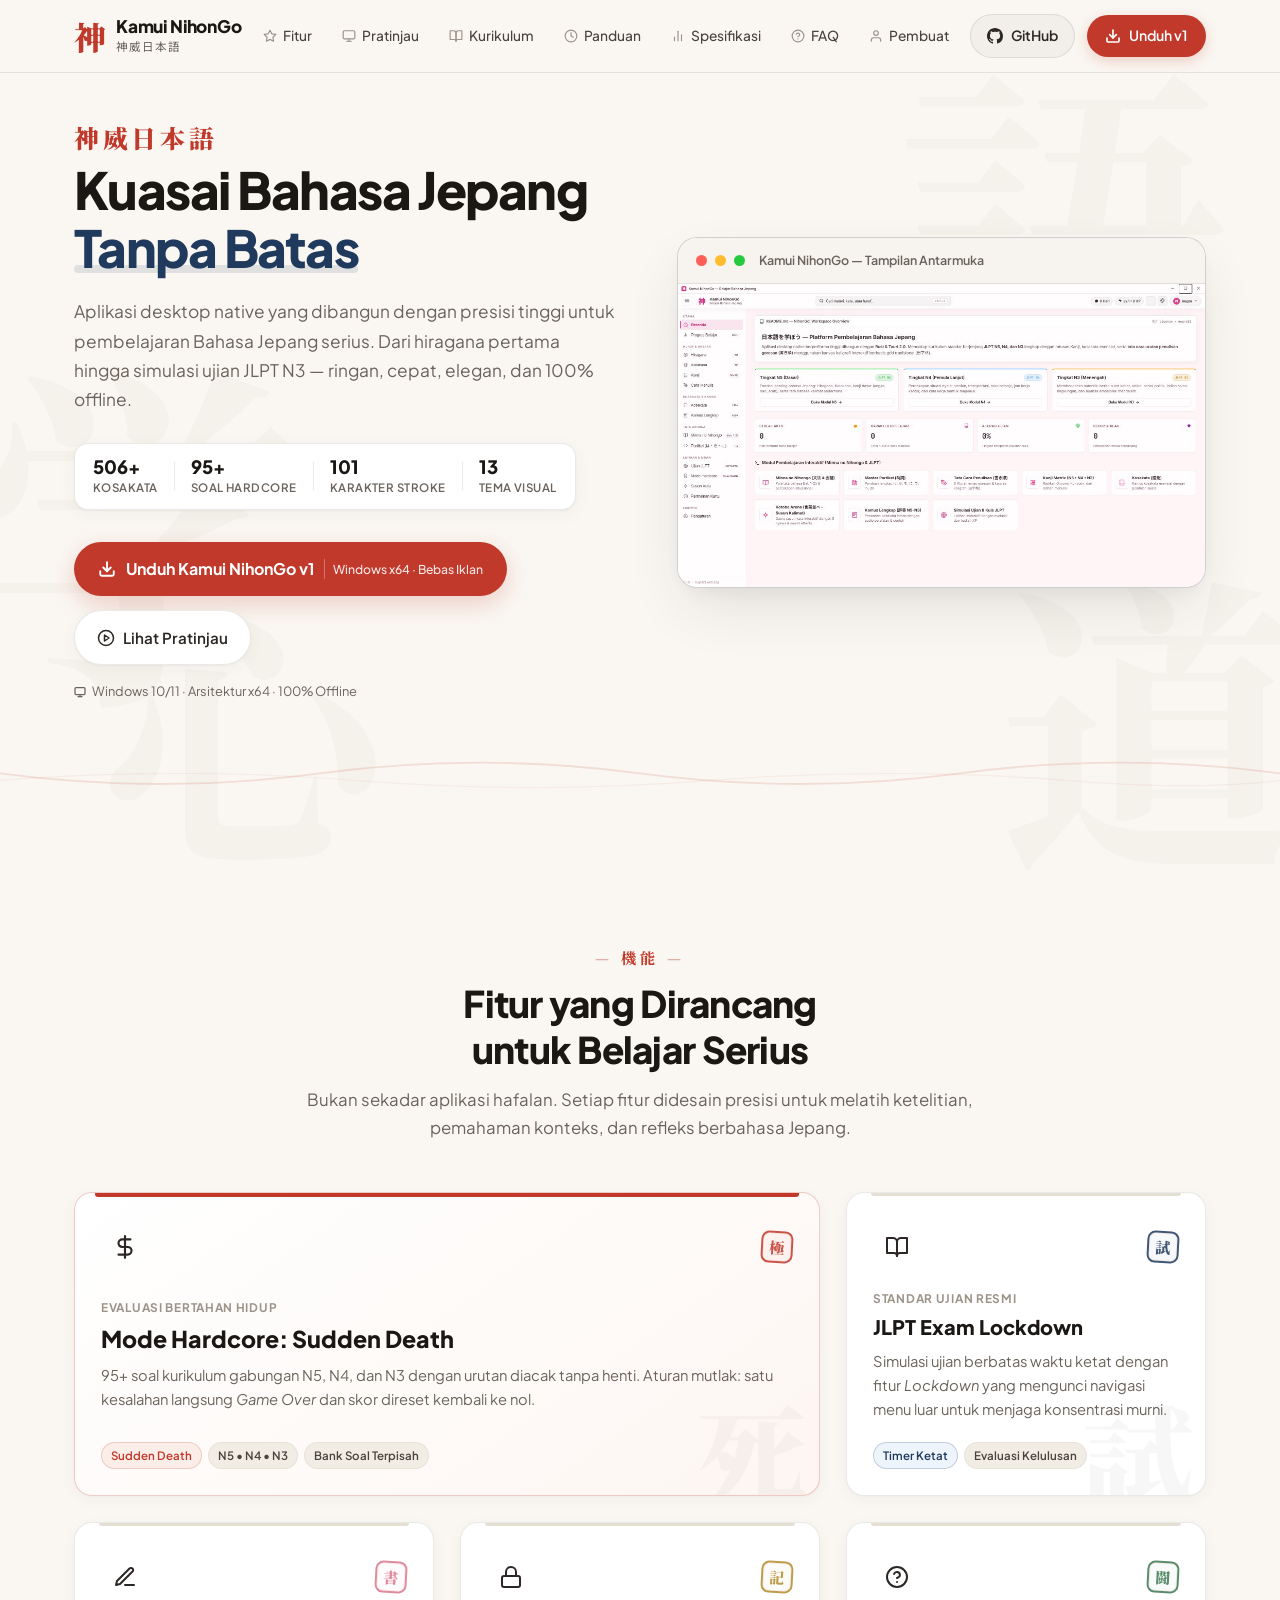
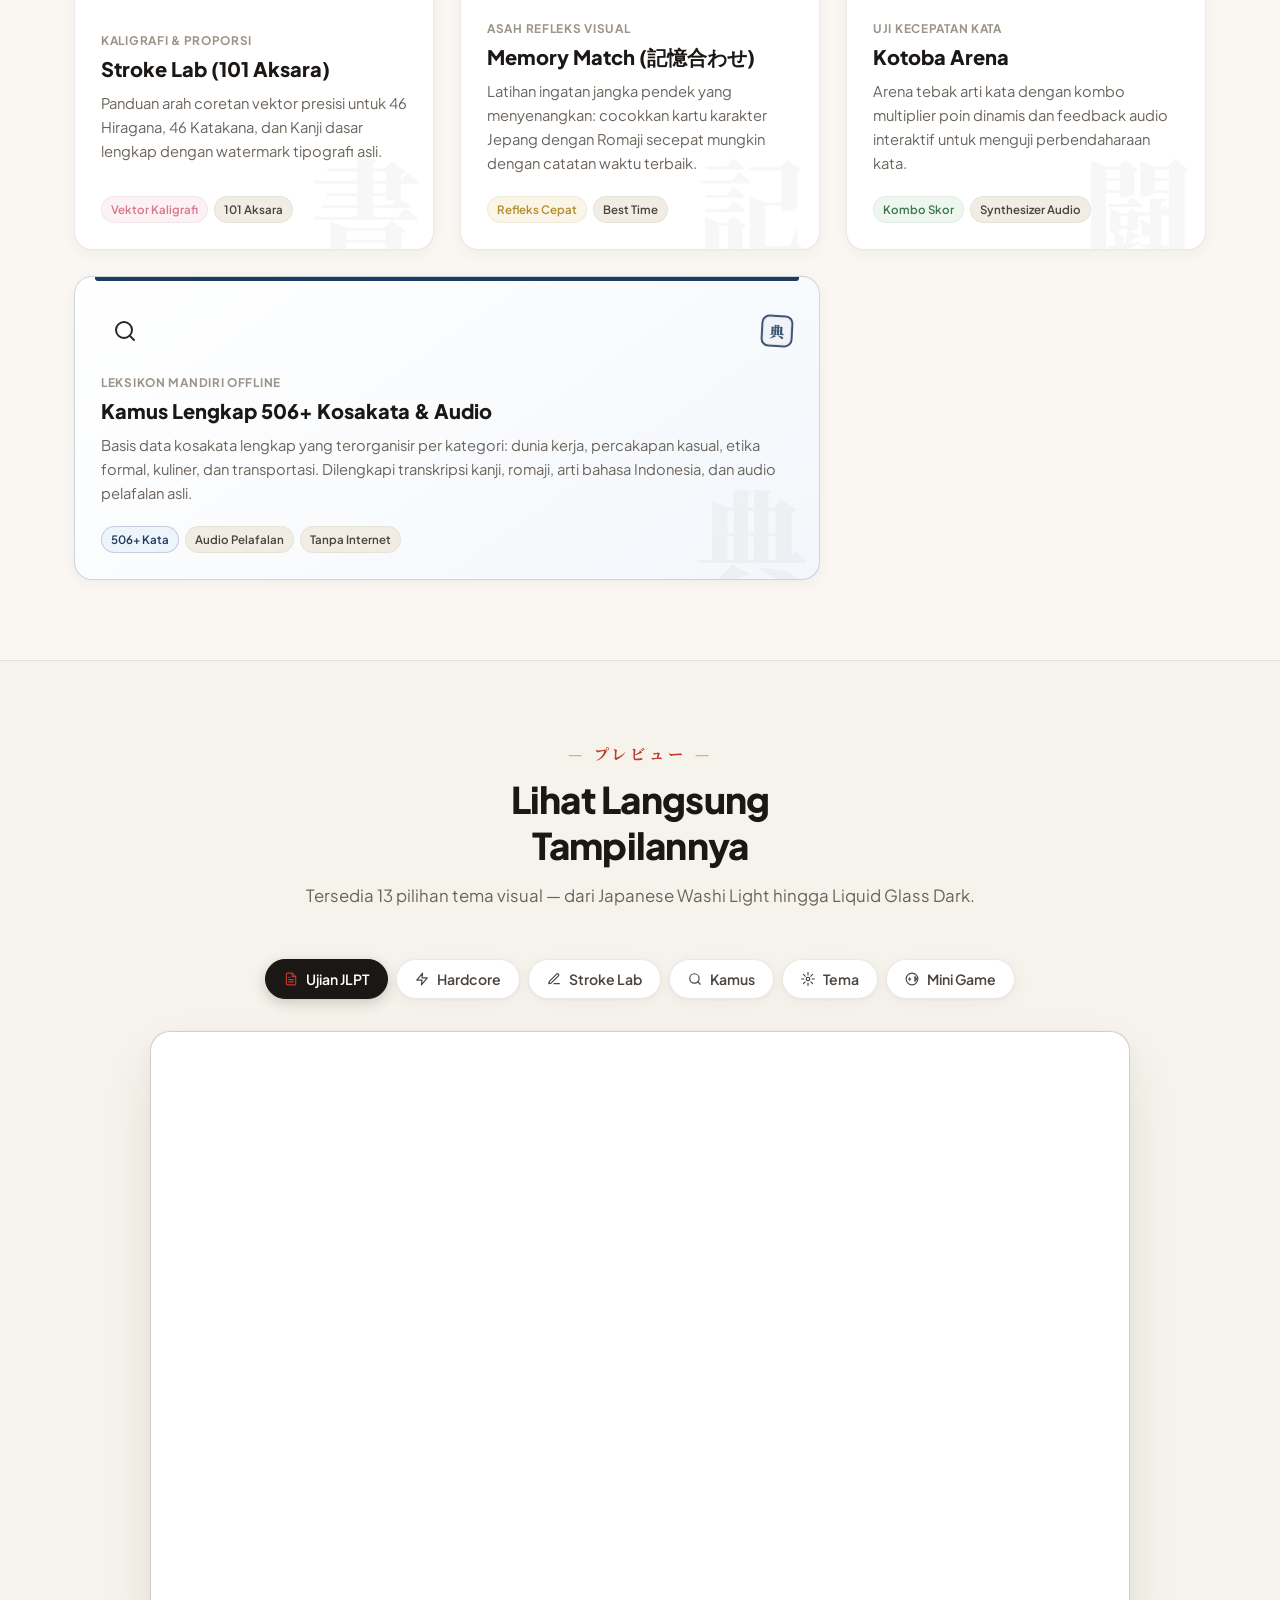
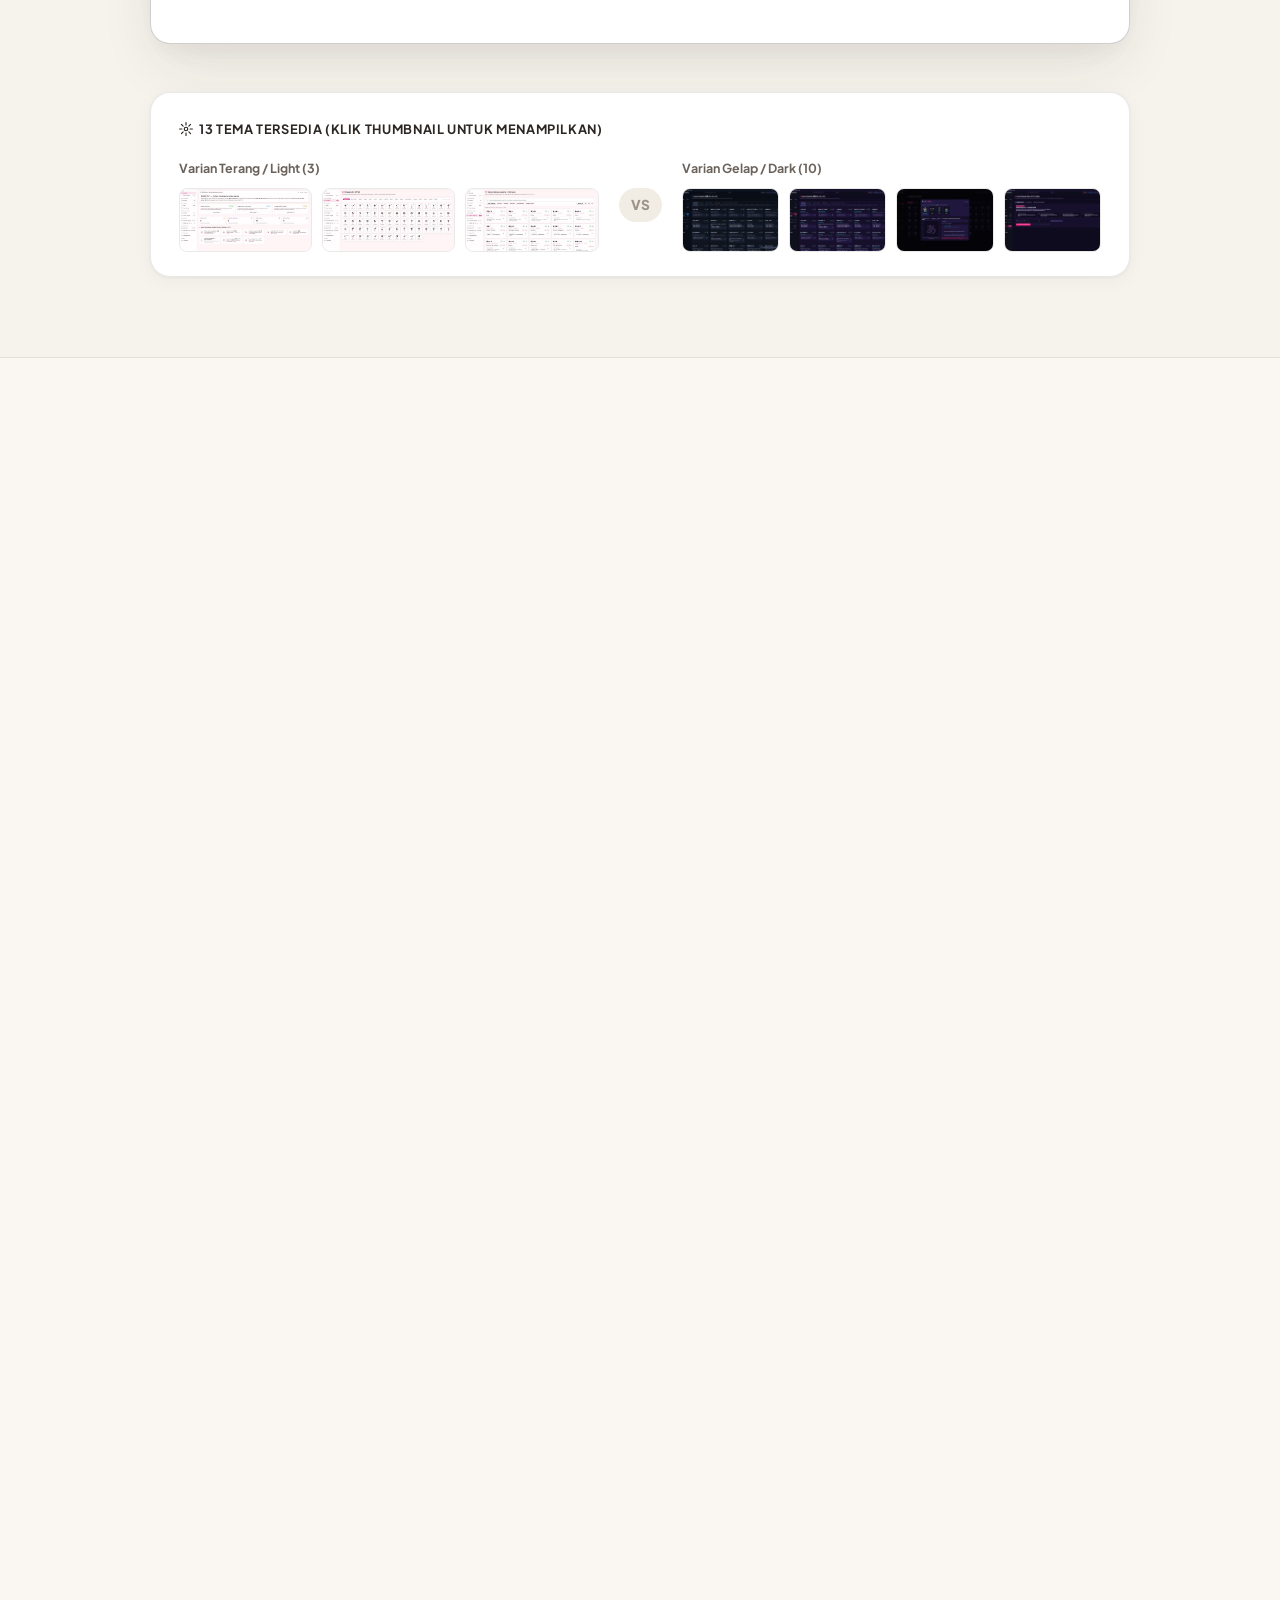
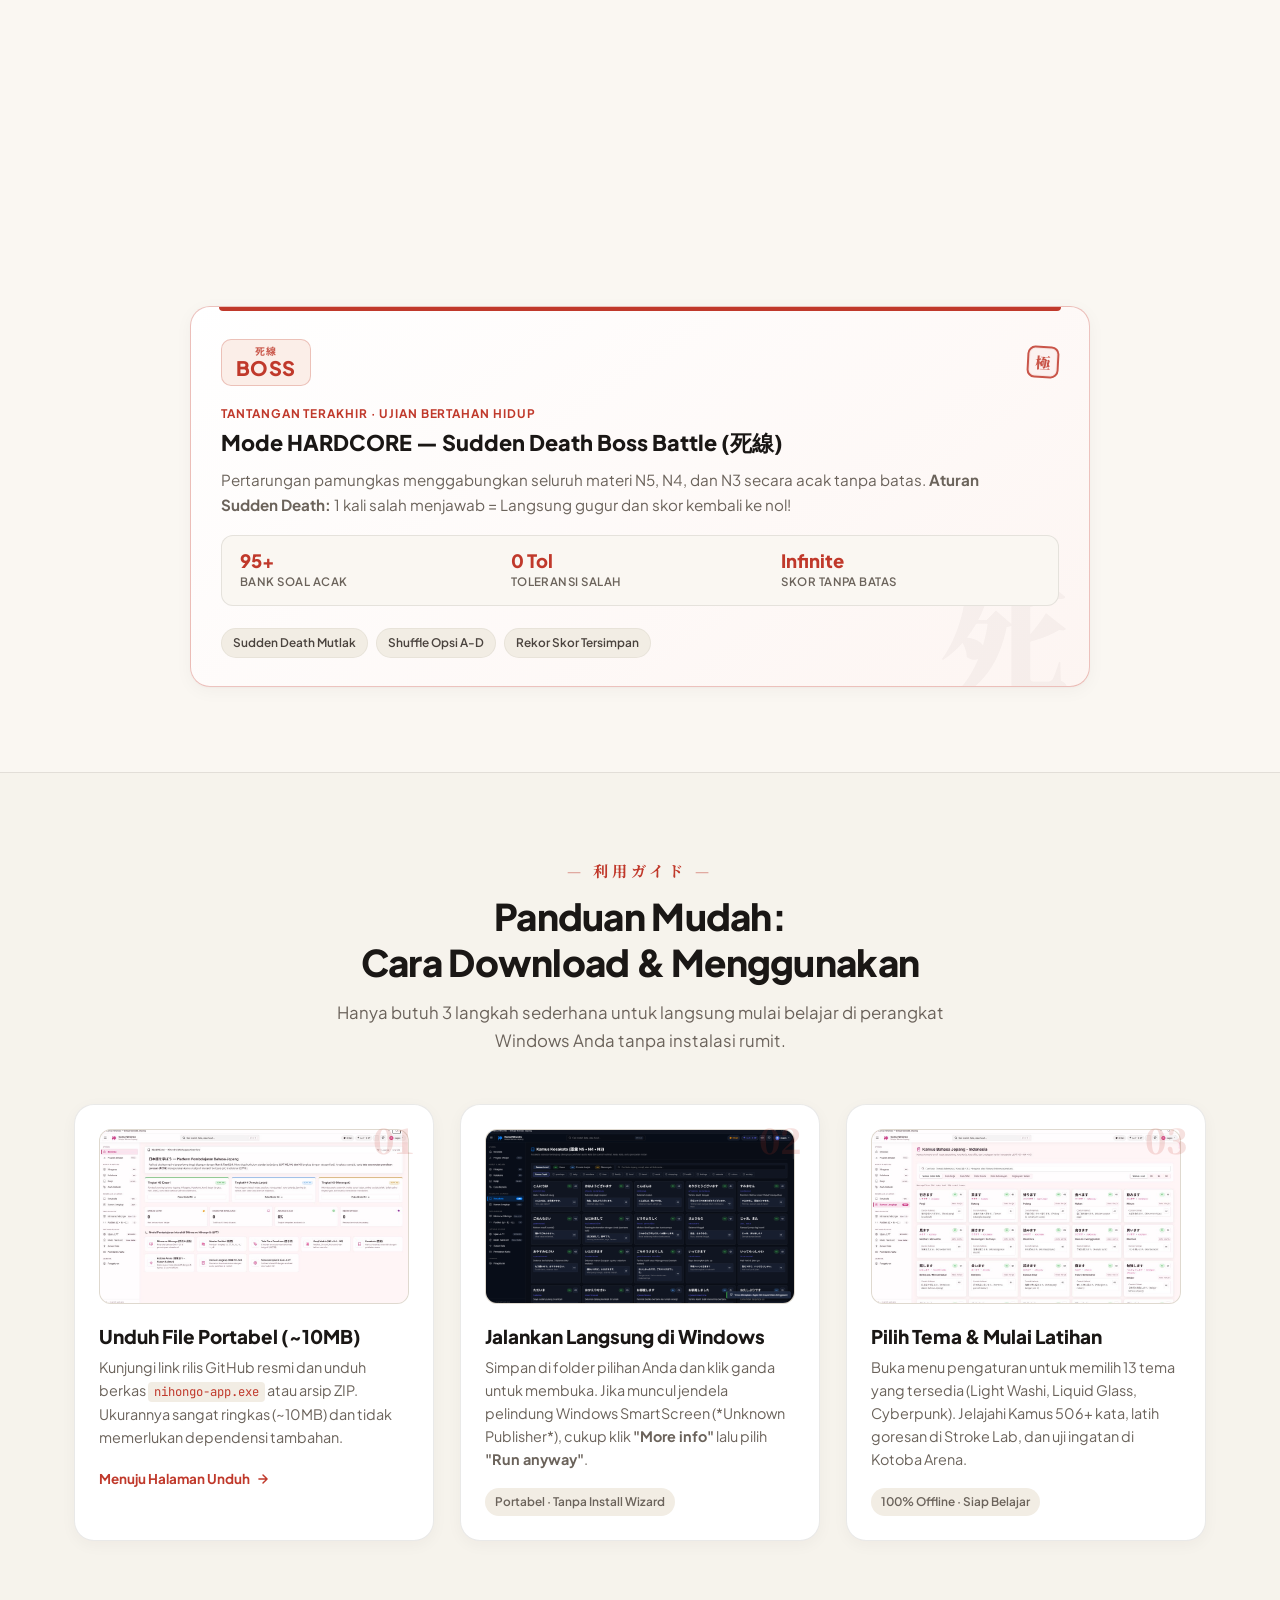
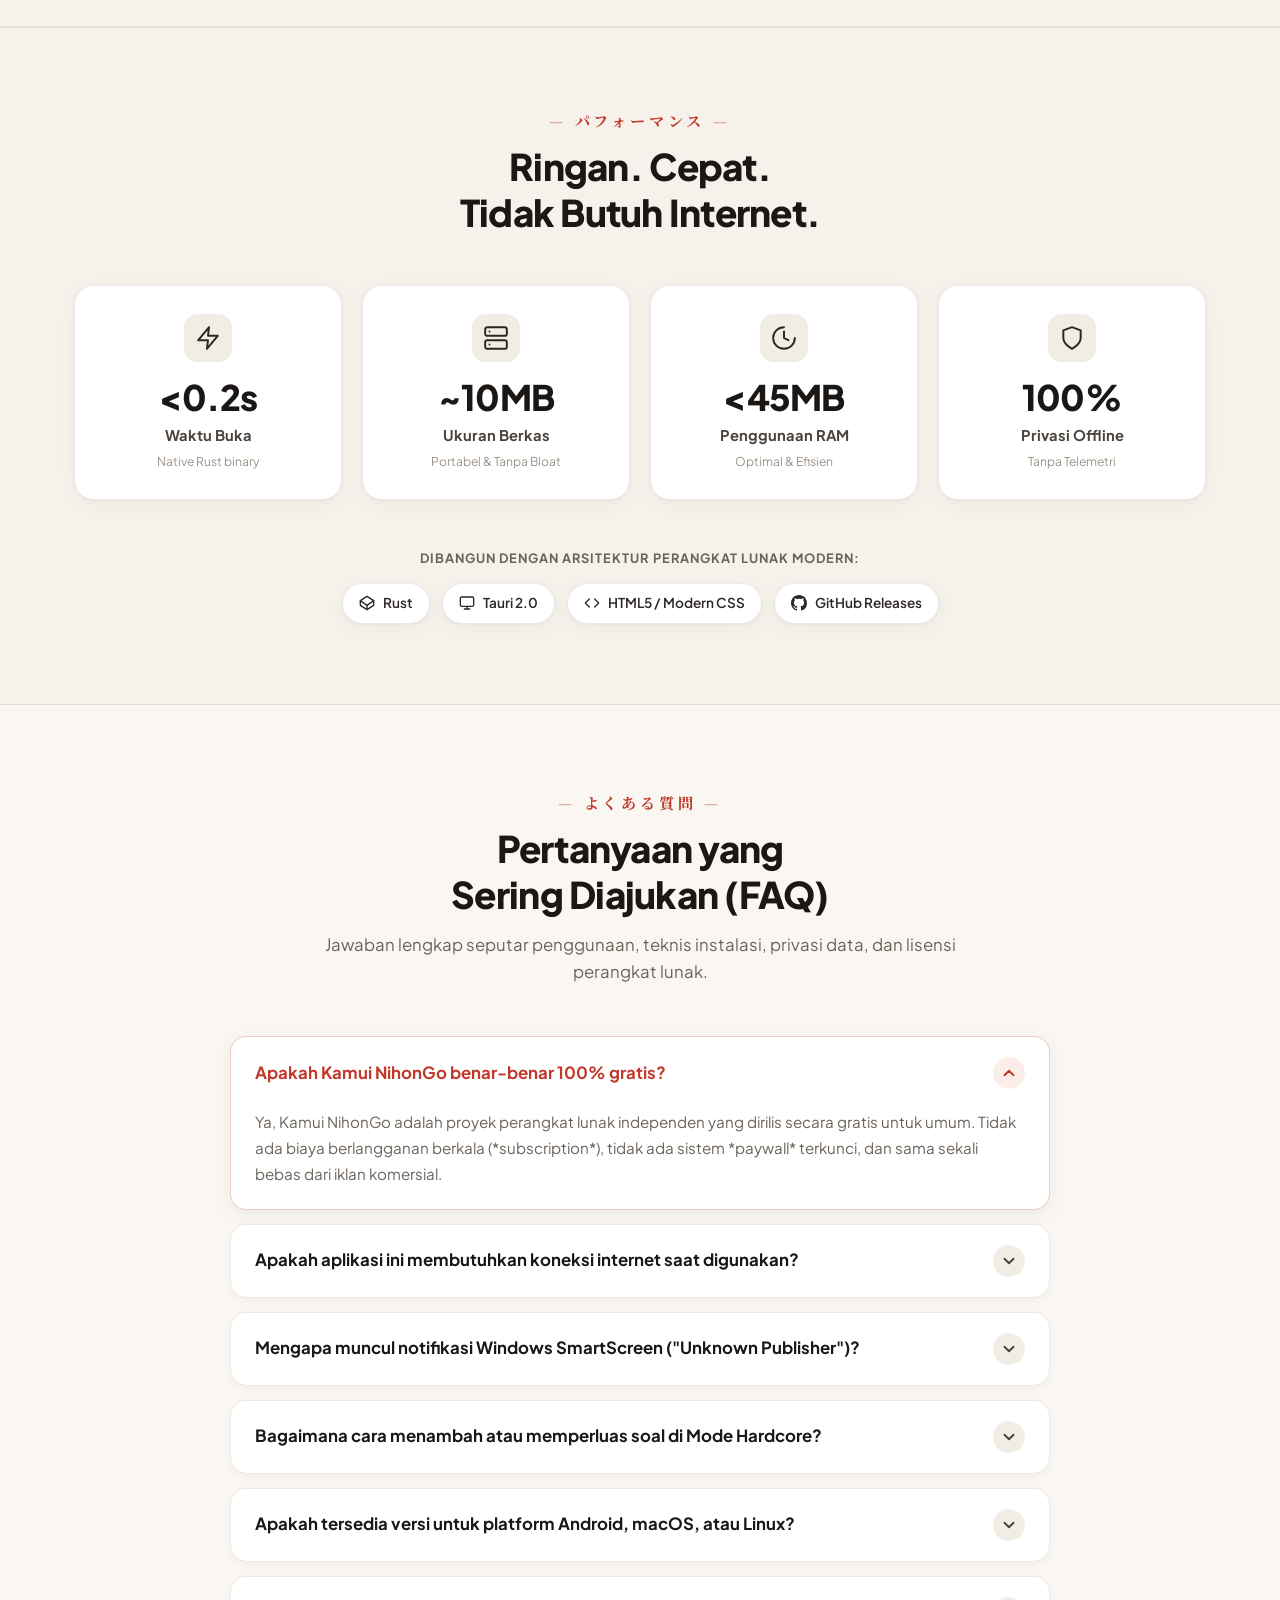
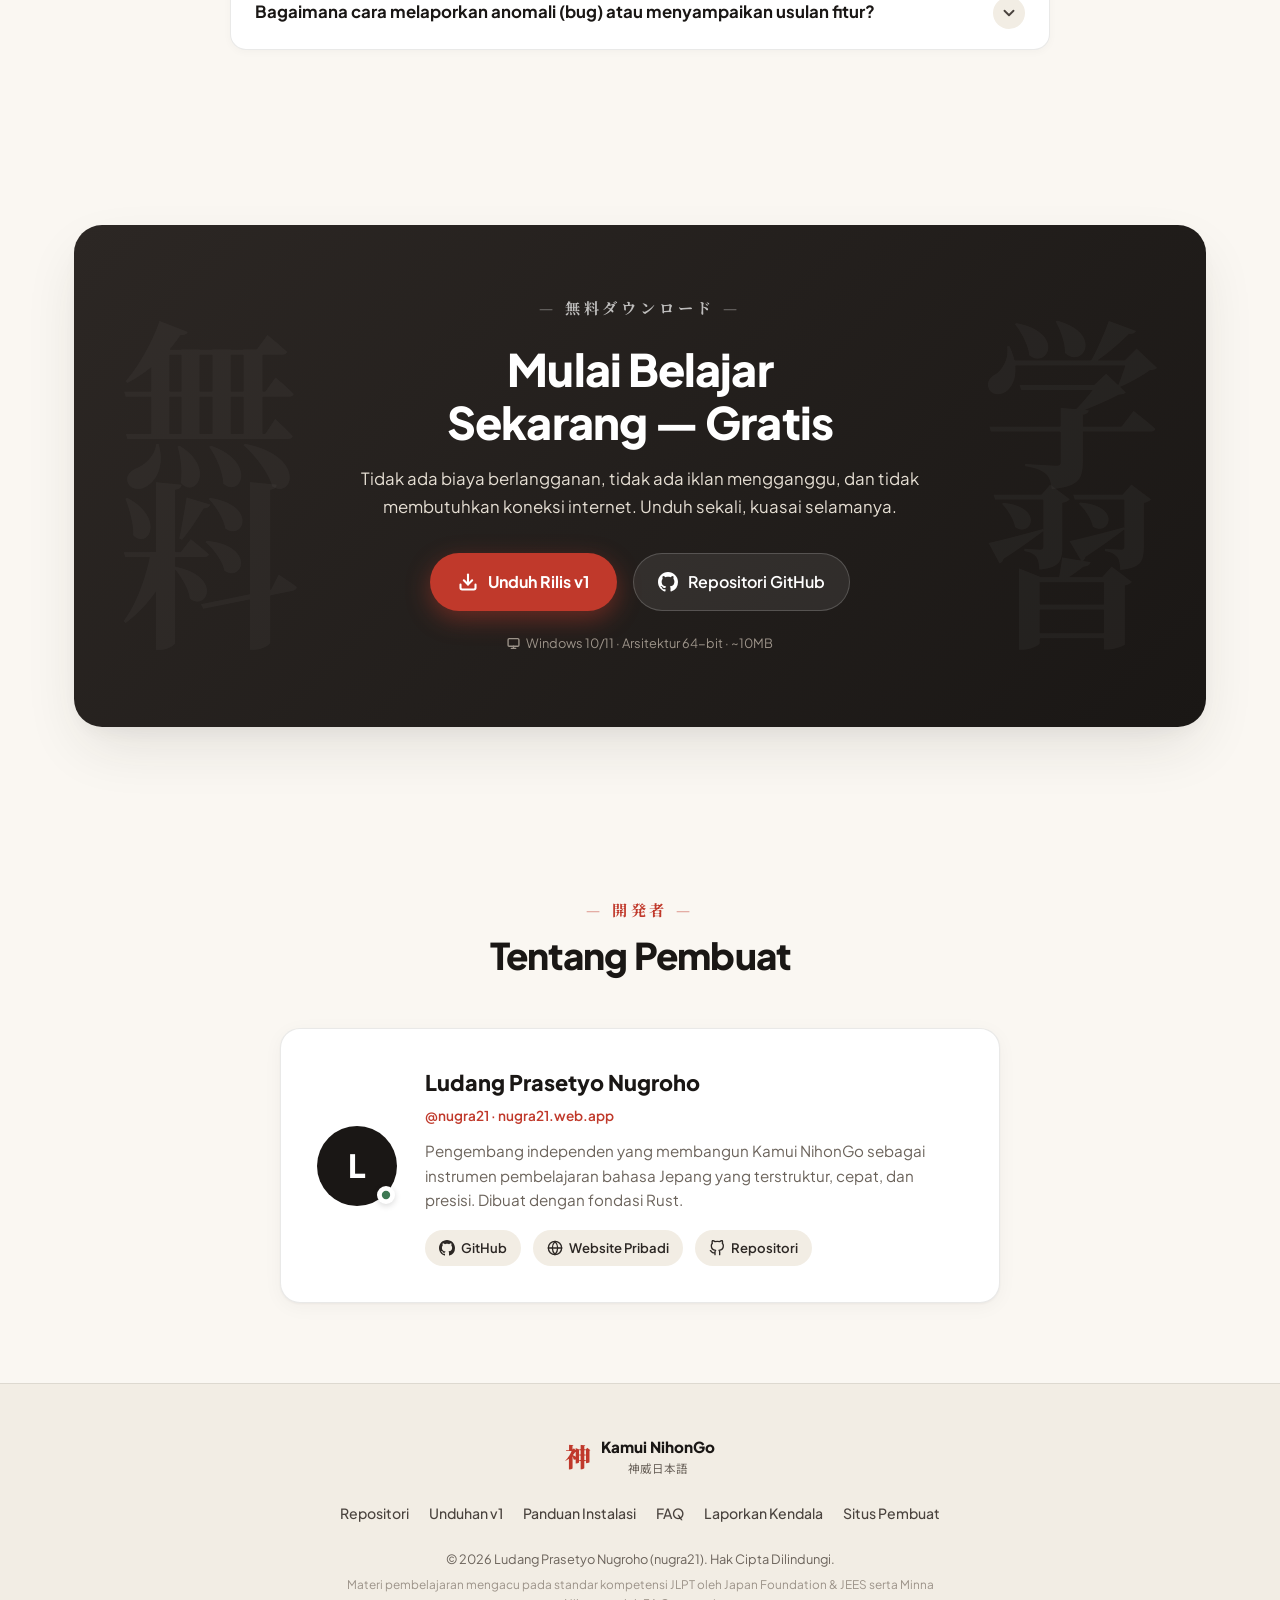
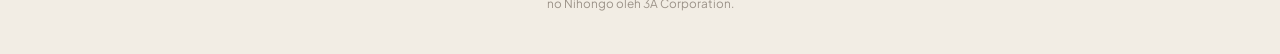
==== commit 8e4580ae: "website" ====
--- a/docs/index.html
+++ b/docs/index.html
@@ -6,20 +6,20 @@
     <title>Kamui NihonGo — 神威日本語 | Belajar Bahasa Jepang</title>
 
     <!-- SEO & Social -->
-    <meta name="description" content="Kamui NihonGo — aplikasi desktop native Rust & Tauri 2.0 untuk belajar Bahasa Jepang. JLPT N5 N4 N3, Stroke Lab, Hardcore Mode, Kamus 500+ kata. Gratis & Offline.">
+    <meta name="description" content="Kamui NihonGo — aplikasi desktop native Rust & Tauri 2.0 untuk belajar Bahasa Jepang. JLPT N5 N4 N3, Stroke Lab, Hardcore Mode, Kamus 506+ kata. Gratis & Offline.">
     <meta name="author" content="Ludang Prasetyo Nugroho (nugra21)">
     <meta property="og:title" content="Kamui NihonGo (神威日本語)">
-    <meta property="og:description" content="Kuasai Bahasa Jepang dengan simulasi JLPT resmi, Hardcore Boss Battle, Stroke Lab, dan kamus 500+ kosakata offline.">
+    <meta property="og:description" content="Kuasai Bahasa Jepang dengan simulasi JLPT resmi, Hardcore Boss Battle, Stroke Lab, dan kamus 506+ kosakata offline.">
     <meta property="og:url" content="https://nugraa21.github.io/kamui-nihongo/">
     <meta property="og:type" content="website">
 
     <!-- Fonts -->
     <link rel="preconnect" href="https://fonts.googleapis.com">
     <link rel="preconnect" href="https://fonts.gstatic.com" crossorigin>
-    <link href="https://fonts.googleapis.com/css2?family=Plus+Jakarta+Sans:ital,wght@0,300;0,400;0,500;0,600;0,700;0,800;1,400&family=Noto+Sans+JP:wght@300;400;500;700;900&family=Noto+Serif+JP:wght@400;700&family=JetBrains+Mono:wght@400;500&display=swap" rel="stylesheet">
+    <link href="https://fonts.googleapis.com/css2?family=Plus+Jakarta+Sans:ital,wght@0,300;0,400;0,500;0,600;0,700;0,800;1,400&family=Noto+Sans+JP:wght@300;400;500;700;900&family=Noto+Serif+JP:wght@400;600;700;900&family=JetBrains+Mono:wght@400;500;600&display=swap" rel="stylesheet">
 
     <!-- Favicon -->
-    <link rel="icon" href="data:image/svg+xml,<svg xmlns='http://www.w3.org/2000/svg' viewBox='0 0 100 100'><text y='.9em' font-size='90' fill='%23c0392b'>神</text></svg>">
+    <link rel="icon" href="data:image/svg+xml,<svg xmlns='http://www.w3.org/2000/svg' viewBox='0 0 100 100'><text y='.9em' font-size='90' fill='%23c0392b' font-weight='900'>神</text></svg>">
 
     <!-- Stylesheet -->
     <link rel="stylesheet" href="assets/css/style.css">
@@ -64,9 +64,17 @@
                 <svg width="14" height="14" viewBox="0 0 24 24" fill="none" stroke="currentColor" stroke-width="2" stroke-linecap="round" stroke-linejoin="round"><path d="M2 3h6a4 4 0 0 1 4 4v14a3 3 0 0 0-3-3H2z"/><path d="M22 3h-6a4 4 0 0 0-4 4v14a3 3 0 0 1 3-3h7z"/></svg>
                 Kurikulum
             </a>
+            <a href="#panduan" class="nav-link">
+                <svg width="14" height="14" viewBox="0 0 24 24" fill="none" stroke="currentColor" stroke-width="2" stroke-linecap="round" stroke-linejoin="round"><circle cx="12" cy="12" r="10"/><polyline points="12 6 12 12 16 14"/></svg>
+                Panduan
+            </a>
             <a href="#statistik" class="nav-link">
                 <svg width="14" height="14" viewBox="0 0 24 24" fill="none" stroke="currentColor" stroke-width="2" stroke-linecap="round" stroke-linejoin="round"><line x1="18" y1="20" x2="18" y2="10"/><line x1="12" y1="20" x2="12" y2="4"/><line x1="6" y1="20" x2="6" y2="14"/></svg>
                 Spesifikasi
+            </a>
+            <a href="#faq" class="nav-link">
+                <svg width="14" height="14" viewBox="0 0 24 24" fill="none" stroke="currentColor" stroke-width="2" stroke-linecap="round" stroke-linejoin="round"><circle cx="12" cy="12" r="10"/><path d="M9.09 9a3 3 0 0 1 5.83 1c0 2-3 3-3 3"/><line x1="12" y1="17" x2="12.01" y2="17"/></svg>
+                FAQ
             </a>
             <a href="#pengembang" class="nav-link">
                 <svg width="14" height="14" viewBox="0 0 24 24" fill="none" stroke="currentColor" stroke-width="2" stroke-linecap="round" stroke-linejoin="round"><path d="M20 21v-2a4 4 0 0 0-4-4H8a4 4 0 0 0-4 4v2"/><circle cx="12" cy="7" r="4"/></svg>
@@ -79,9 +87,9 @@
                 <svg width="16" height="16" viewBox="0 0 24 24" fill="currentColor"><path d="M12 0C5.37 0 0 5.37 0 12c0 5.31 3.435 9.795 8.205 11.385.6.105.825-.255.825-.57 0-.285-.015-1.23-.015-2.235-3.015.555-3.795-.735-4.035-1.41-.135-.345-.72-1.41-1.23-1.695-.42-.225-1.02-.78-.015-.795.945-.015 1.62.87 1.845 1.23 1.08 1.815 2.805 1.305 3.495.99.105-.78.42-1.305.765-1.605-2.67-.3-5.46-1.335-5.46-5.925 0-1.305.465-2.385 1.23-3.225-.12-.3-.54-1.53.12-3.18 0 0 1.005-.315 3.3 1.23.96-.27 1.98-.405 3-.405s2.04.135 3 .405c2.295-1.56 3.3-1.23 3.3-1.23.66 1.65.24 2.88.12 3.18.765.84 1.23 1.905 1.23 3.225 0 4.605-2.805 5.625-5.475 5.925.435.375.81 1.095.81 2.22 0 1.605-.015 2.895-.015 3.3 0 .315.225.69.825.57A12.02 12.02 0 0 0 24 12c0-6.63-5.37-12-12-12z"/></svg>
                 GitHub
             </a>
-            <a href="https://github.com/Nugraa21/kamui-nihongo/releases" target="_blank" rel="noopener" class="btn-primary">
+            <a href="https://github.com/Nugraa21/kamui-nihongo/releases/tag/v1" target="_blank" rel="noopener" class="btn-primary">
                 <svg width="16" height="16" viewBox="0 0 24 24" fill="none" stroke="currentColor" stroke-width="2.5" stroke-linecap="round" stroke-linejoin="round"><path d="M21 15v4a2 2 0 0 1-2 2H5a2 2 0 0 1-2-2v-4"/><polyline points="7 10 12 15 17 10"/><line x1="12" y1="15" x2="12" y2="3"/></svg>
-                Unduh Gratis
+                Unduh v1
             </a>
         </div>
     </div>
@@ -91,11 +99,6 @@
 <section class="hero" id="hero">
     <div class="container hero-wrap">
         <div class="hero-content reveal">
-            <div class="hero-badge">
-                <svg width="12" height="12" viewBox="0 0 24 24" fill="currentColor"><path d="M12 2l3.09 6.26L22 9.27l-5 4.87 1.18 6.88L12 17.77l-6.18 3.25L7 14.14 2 9.27l6.91-1.01L12 2z"/></svg>
-                Rust + Tauri 2.0 · v1.0.0 Rilis Resmi
-            </div>
-
             <h1 class="hero-title">
                 <span class="title-jp">神威日本語</span>
                 <span class="title-break">Kuasai Bahasa Jepang</span>
@@ -104,12 +107,12 @@
 
             <p class="hero-desc">
                 Aplikasi desktop native yang dibangun dengan presisi tinggi untuk pembelajaran Bahasa Jepang serius.
-                Dari hiragana pertama hingga ujian JLPT N3 — semua dalam satu aplikasi ringan, cepat, dan offline.
+                Dari hiragana pertama hingga simulasi ujian JLPT N3 — ringan, cepat, elegan, dan 100% offline.
             </p>
 
             <div class="hero-stats-row">
                 <div class="stat-pill">
-                    <span class="stat-num">500+</span>
+                    <span class="stat-num">506+</span>
                     <span class="stat-lbl">Kosakata</span>
                 </div>
                 <div class="stat-divider"></div>
@@ -130,10 +133,10 @@
             </div>
 
             <div class="hero-actions">
-                <a href="https://github.com/Nugraa21/kamui-nihongo/releases" target="_blank" rel="noopener" class="btn-hero-primary">
+                <a href="https://github.com/Nugraa21/kamui-nihongo/releases/tag/v1" target="_blank" rel="noopener" class="btn-hero-primary">
                     <svg width="18" height="18" viewBox="0 0 24 24" fill="none" stroke="currentColor" stroke-width="2.5" stroke-linecap="round" stroke-linejoin="round"><path d="M21 15v4a2 2 0 0 1-2 2H5a2 2 0 0 1-2-2v-4"/><polyline points="7 10 12 15 17 10"/><line x1="12" y1="15" x2="12" y2="3"/></svg>
-                    Unduh untuk Windows
-                    <span class="btn-sub">Gratis · ~10MB · x64</span>
+                    Unduh Kamui NihonGo v1
+                    <span class="btn-sub">Windows x64 · Bebas Iklan</span>
                 </a>
                 <a href="#pratinjau" class="btn-hero-ghost">
                     <svg width="18" height="18" viewBox="0 0 24 24" fill="none" stroke="currentColor" stroke-width="2" stroke-linecap="round" stroke-linejoin="round"><circle cx="12" cy="12" r="10"/><polygon points="10 8 16 12 10 16 10 8"/></svg>
@@ -143,7 +146,7 @@
 
             <p class="hero-compat">
                 <svg width="12" height="12" viewBox="0 0 24 24" fill="none" stroke="currentColor" stroke-width="2.5" stroke-linecap="round" stroke-linejoin="round"><rect x="2" y="3" width="20" height="14" rx="2"/><line x1="8" y1="21" x2="16" y2="21"/><line x1="12" y1="17" x2="12" y2="21"/></svg>
-                Windows 10/11 · 64-bit · Tidak Butuh Internet
+                Windows 10/11 · Arsitektur x64 · 100% Offline
             </p>
         </div>
 
@@ -153,10 +156,10 @@
                     <span class="dot red"></span>
                     <span class="dot yellow"></span>
                     <span class="dot green"></span>
-                    <span class="mockup-title">Kamui NihonGo</span>
+                    <span class="mockup-title">Kamui NihonGo — Tampilan Antarmuka</span>
                 </div>
                 <div class="mockup-screen">
-                    <img src="assets/images/screenshots/screenshot-1.png" alt="Kamui NihonGo - Tampilan Utama" loading="eager">
+                    <img src="assets/images/screenshots/app-beranda-light.png" alt="Kamui NihonGo - Tampilan Beranda Light Mode" loading="eager">
                 </div>
             </div>
             <div class="mockup-shadow"></div>
@@ -166,77 +169,166 @@
     <!-- Ink brush divider -->
     <div class="ink-divider" aria-hidden="true">
         <svg viewBox="0 0 1440 48" fill="none" xmlns="http://www.w3.org/2000/svg" preserveAspectRatio="none">
-            <path d="M0 24 Q180 48 360 24 Q540 0 720 24 Q900 48 1080 24 Q1260 0 1440 24" stroke="rgba(192,57,43,0.15)" stroke-width="2" fill="none"/>
+            <path d="M0 24 Q180 48 360 24 Q540 0 720 24 Q900 48 1080 24 Q1260 0 1440 24" stroke="rgba(192,57,43,0.18)" stroke-width="2" fill="none"/>
             <path d="M0 32 Q200 16 400 32 Q600 48 800 32 Q1000 16 1200 32 Q1340 44 1440 32" stroke="rgba(192,57,43,0.08)" stroke-width="1.5" fill="none"/>
         </svg>
     </div>
 </section>
 
-<!-- ====== FITUR UTAMA ====== -->
+<!-- ====== FITUR UTAMA (CUSTOM ARTISAN CARDS) ====== -->
 <section class="section-features" id="fitur">
     <div class="container">
         <div class="section-header reveal">
             <span class="section-eyebrow">機能</span>
             <h2 class="section-title">Fitur yang Dirancang<br>untuk Belajar Serius</h2>
-            <p class="section-desc">Setiap fitur dirancang dengan cermat untuk memaksimalkan proses belajar Anda, dari pemula hingga level lanjut.</p>
+            <p class="section-desc">Bukan sekadar aplikasi hafalan. Setiap fitur didesain presisi untuk melatih ketelitian, pemahaman konteks, dan refleks berbahasa Jepang.</p>
         </div>
 
         <div class="features-grid">
-            <!-- Feature 1 -->
-            <div class="feat-card feat-large reveal">
-                <div class="feat-icon-wrap icon-vermilion">
-                    <svg width="28" height="28" viewBox="0 0 24 24" fill="none" stroke="currentColor" stroke-width="1.8" stroke-linecap="round" stroke-linejoin="round"><path d="M14.5 10c-.83 0-1.5-.67-1.5-1.5v-5c0-.83.67-1.5 1.5-1.5s1.5.67 1.5 1.5v5c0 .83-.67 1.5-1.5 1.5z"/><path d="M20.5 10H19V8.5c0-.83.67-1.5 1.5-1.5s1.5.67 1.5 1.5-.67 1.5-1.5 1.5z"/><path d="M9.5 14c.83 0 1.5.67 1.5 1.5v5c0 .83-.67 1.5-1.5 1.5S8 21.33 8 20.5v-5c0-.83.67-1.5 1.5-1.5z"/><path d="M3.5 14H5v1.5c0 .83-.67 1.5-1.5 1.5S2 16.33 2 15.5 2.67 14 3.5 14z"/><path d="M14 14.5c0-.83.67-1.5 1.5-1.5h5c.83 0 1.5.67 1.5 1.5s-.67 1.5-1.5 1.5h-5c-.83 0-1.5-.67-1.5-1.5z"/><path d="M15.5 19H14v1.5c0 .83.67 1.5 1.5 1.5s1.5-.67 1.5-1.5-.67-1.5-1.5-1.5z"/><path d="M10 9.5C10 8.67 9.33 8 8.5 8h-5C2.67 8 2 8.67 2 9.5S2.67 11 3.5 11h5c.83 0 1.5-.67 1.5-1.5z"/><path d="M8.5 5H10V3.5C10 2.67 9.33 2 8.5 2S7 2.67 7 3.5 7.67 5 8.5 5z"/></svg>
-                </div>
-                <div class="feat-label">Mode Hardcore</div>
-                <h3 class="feat-title">Sudden Death Boss Battle</h3>
-                <p class="feat-desc">Satu soal salah — skor kembali ke nol. Ratusan soal campuran N5+N4+N3 tanpa batas. Mode untuk yang benar-benar siap diuji.</p>
-                <div class="feat-tag">JLPT N5·N4·N3</div>
-            </div>
-
-            <!-- Feature 2 -->
-            <div class="feat-card reveal reveal-delay-1">
-                <div class="feat-icon-wrap icon-indigo">
-                    <svg width="24" height="24" viewBox="0 0 24 24" fill="none" stroke="currentColor" stroke-width="1.8" stroke-linecap="round" stroke-linejoin="round"><path d="M2 3h6a4 4 0 0 1 4 4v14a3 3 0 0 0-3-3H2z"/><path d="M22 3h-6a4 4 0 0 0-4 4v14a3 3 0 0 1 3-3h7z"/></svg>
-                </div>
-                <h3 class="feat-title">JLPT Exam Lockdown</h3>
-                <p class="feat-desc">Simulasi ujian JLPT resmi dengan timer dan lockdown mode. Latih kondisi ujian sebenarnya.</p>
-            </div>
-
-            <!-- Feature 3 -->
-            <div class="feat-card reveal reveal-delay-2">
-                <div class="feat-icon-wrap icon-sakura">
-                    <svg width="24" height="24" viewBox="0 0 24 24" fill="none" stroke="currentColor" stroke-width="1.8" stroke-linecap="round" stroke-linejoin="round"><path d="M12 20h9"/><path d="M16.5 3.5a2.121 2.121 0 0 1 3 3L7 19l-4 1 1-4L16.5 3.5z"/></svg>
-                </div>
-                <h3 class="feat-title">Stroke Lab</h3>
-                <p class="feat-desc">101 karakter dengan panduan urutan coretan yang benar. Dari hiragana, katakana, hingga kanji dasar.</p>
-            </div>
-
-            <!-- Feature 4 -->
-            <div class="feat-card reveal">
-                <div class="feat-icon-wrap icon-gold">
-                    <svg width="24" height="24" viewBox="0 0 24 24" fill="none" stroke="currentColor" stroke-width="1.8" stroke-linecap="round" stroke-linejoin="round"><rect x="3" y="11" width="18" height="11" rx="2" ry="2"/><path d="M7 11V7a5 5 0 0 1 10 0v4"/></svg>
-                </div>
-                <h3 class="feat-title">Memory Match</h3>
-                <p class="feat-desc">Cocokkan kartu hiragana/katakana dengan romajinya secepat mungkin. Melatih memori visual dengan cara menyenangkan.</p>
-            </div>
-
-            <!-- Feature 5 -->
-            <div class="feat-card reveal reveal-delay-1">
-                <div class="feat-icon-wrap icon-sage">
-                    <svg width="24" height="24" viewBox="0 0 24 24" fill="none" stroke="currentColor" stroke-width="1.8" stroke-linecap="round" stroke-linejoin="round"><circle cx="12" cy="12" r="10"/><path d="M9.09 9a3 3 0 0 1 5.83 1c0 2-3 3-3 3"/><line x1="12" y1="17" x2="12.01" y2="17"/></svg>
-                </div>
-                <h3 class="feat-title">Kotoba Arena</h3>
-                <p class="feat-desc">Tantangan kosakata dengan sistem poin kompetitif. Uji penguasaan kata bahasa Jepang Anda secara dinamis.</p>
-            </div>
-
-            <!-- Feature 6 -->
-            <div class="feat-card feat-wide reveal reveal-delay-2">
-                <div class="feat-icon-wrap icon-indigo">
-                    <svg width="24" height="24" viewBox="0 0 24 24" fill="none" stroke="currentColor" stroke-width="1.8" stroke-linecap="round" stroke-linejoin="round"><circle cx="11" cy="11" r="8"/><line x1="21" y1="21" x2="16.65" y2="16.65"/></svg>
-                </div>
-                <h3 class="feat-title">Kamus Lengkap 500+ Kata</h3>
-                <p class="feat-desc">Kamus offline dengan 500+ entri terstruktur. Cari kosakata, kanji, dan frasa — tanpa koneksi internet. Selalu tersedia kapan pun dibutuhkan.</p>
-                <div class="feat-tag">Offline · Cepat · Lengkap</div>
+            <!-- Custom Card 1: Hardcore Boss Battle -->
+            <div class="custom-card card-heroic reveal">
+                <span class="card-kanji-watermark">死</span>
+                <div class="card-head">
+                    <div class="card-icon-art icon-vermilion">
+                        <svg width="26" height="26" viewBox="0 0 24 24" fill="none" stroke="currentColor" stroke-width="2" stroke-linecap="round" stroke-linejoin="round"><path d="M12 2v20M17 5H9.5a3.5 3.5 0 0 0 0 7h5a3.5 3.5 0 0 1 0 7H6"/></svg>
+                    </div>
+                    <div class="hanko-seal" title="Stempel Kualitas - Ekstrem">極</div>
+                </div>
+
+                <div class="card-content">
+                    <div class="card-kicker">Evaluasi Bertahan Hidup</div>
+                    <h3 class="card-heading">Mode Hardcore: Sudden Death</h3>
+                    <p class="card-paragraph">
+                        95+ soal kurikulum gabungan N5, N4, dan N3 dengan urutan diacak tanpa henti. Aturan mutlak: satu kesalahan langsung <em>Game Over</em> dan skor direset kembali ke nol.
+                    </p>
+                </div>
+
+                <div class="card-foot">
+                    <span class="card-chip chip-vermilion">Sudden Death</span>
+                    <span class="card-chip">N5 • N4 • N3</span>
+                    <span class="card-chip">Bank Soal Terpisah</span>
+                </div>
+            </div>
+
+            <!-- Custom Card 2: JLPT Lockdown -->
+            <div class="custom-card card-regular reveal reveal-delay-1">
+                <span class="card-kanji-watermark">試</span>
+                <div class="card-head">
+                    <div class="card-icon-art icon-indigo">
+                        <svg width="24" height="24" viewBox="0 0 24 24" fill="none" stroke="currentColor" stroke-width="2" stroke-linecap="round" stroke-linejoin="round"><path d="M2 3h6a4 4 0 0 1 4 4v14a3 3 0 0 0-3-3H2z"/><path d="M22 3h-6a4 4 0 0 0-4 4v14a3 3 0 0 1 3-3h7z"/></svg>
+                    </div>
+                    <div class="hanko-seal seal-indigo" title="Stempel Ujian">試</div>
+                </div>
+
+                <div class="card-content">
+                    <div class="card-kicker">Standar Ujian Resmi</div>
+                    <h3 class="card-heading">JLPT Exam Lockdown</h3>
+                    <p class="card-paragraph">
+                        Simulasi ujian berbatas waktu ketat dengan fitur <em>Lockdown</em> yang mengunci navigasi menu luar untuk menjaga konsentrasi murni.
+                    </p>
+                </div>
+
+                <div class="card-foot">
+                    <span class="card-chip chip-indigo">Timer Ketat</span>
+                    <span class="card-chip">Evaluasi Kelulusan</span>
+                </div>
+            </div>
+
+            <!-- Custom Card 3: Stroke Lab -->
+            <div class="custom-card card-regular reveal reveal-delay-2">
+                <span class="card-kanji-watermark">書</span>
+                <div class="card-head">
+                    <div class="card-icon-art icon-sakura">
+                        <svg width="24" height="24" viewBox="0 0 24 24" fill="none" stroke="currentColor" stroke-width="2" stroke-linecap="round" stroke-linejoin="round"><path d="M12 20h9"/><path d="M16.5 3.5a2.121 2.121 0 0 1 3 3L7 19l-4 1 1-4L16.5 3.5z"/></svg>
+                    </div>
+                    <div class="hanko-seal seal-sakura" title="Stempel Kaligrafi">書</div>
+                </div>
+
+                <div class="card-content">
+                    <div class="card-kicker">Kaligrafi & Proporsi</div>
+                    <h3 class="card-heading">Stroke Lab (101 Aksara)</h3>
+                    <p class="card-paragraph">
+                        Panduan arah coretan vektor presisi untuk 46 Hiragana, 46 Katakana, dan Kanji dasar lengkap dengan watermark tipografi asli.
+                    </p>
+                </div>
+
+                <div class="card-foot">
+                    <span class="card-chip chip-sakura">Vektor Kaligrafi</span>
+                    <span class="card-chip">101 Aksara</span>
+                </div>
+            </div>
+
+            <!-- Custom Card 4: Memory Match -->
+            <div class="custom-card card-regular reveal">
+                <span class="card-kanji-watermark">記</span>
+                <div class="card-head">
+                    <div class="card-icon-art icon-gold">
+                        <svg width="24" height="24" viewBox="0 0 24 24" fill="none" stroke="currentColor" stroke-width="2" stroke-linecap="round" stroke-linejoin="round"><rect x="3" y="11" width="18" height="11" rx="2" ry="2"/><path d="M7 11V7a5 5 0 0 1 10 0v4"/></svg>
+                    </div>
+                    <div class="hanko-seal seal-gold" title="Stempel Memori">記</div>
+                </div>
+
+                <div class="card-content">
+                    <div class="card-kicker">Asah Refleks Visual</div>
+                    <h3 class="card-heading">Memory Match (記憶合わせ)</h3>
+                    <p class="card-paragraph">
+                        Latihan ingatan jangka pendek yang menyenangkan: cocokkan kartu karakter Jepang dengan Romaji secepat mungkin dengan catatan waktu terbaik.
+                    </p>
+                </div>
+
+                <div class="card-foot">
+                    <span class="card-chip chip-gold">Refleks Cepat</span>
+                    <span class="card-chip">Best Time</span>
+                </div>
+            </div>
+
+            <!-- Custom Card 5: Kotoba Arena -->
+            <div class="custom-card card-regular reveal reveal-delay-1">
+                <span class="card-kanji-watermark">闘</span>
+                <div class="card-head">
+                    <div class="card-icon-art icon-sage">
+                        <svg width="24" height="24" viewBox="0 0 24 24" fill="none" stroke="currentColor" stroke-width="2" stroke-linecap="round" stroke-linejoin="round"><circle cx="12" cy="12" r="10"/><path d="M9.09 9a3 3 0 0 1 5.83 1c0 2-3 3-3 3"/><line x1="12" y1="17" x2="12.01" y2="17"/></svg>
+                    </div>
+                    <div class="hanko-seal seal-sage" title="Stempel Laga">闘</div>
+                </div>
+
+                <div class="card-content">
+                    <div class="card-kicker">Uji Kecepatan Kata</div>
+                    <h3 class="card-heading">Kotoba Arena</h3>
+                    <p class="card-paragraph">
+                        Arena tebak arti kata dengan kombo multiplier poin dinamis dan feedback audio interaktif untuk menguji perbendaharaan kata.
+                    </p>
+                </div>
+
+                <div class="card-foot">
+                    <span class="card-chip chip-sage">Kombo Skor</span>
+                    <span class="card-chip">Synthesizer Audio</span>
+                </div>
+            </div>
+
+            <!-- Custom Card 6: Kamus Lengkap Offline -->
+            <div class="custom-card card-wide reveal reveal-delay-2">
+                <span class="card-kanji-watermark">典</span>
+                <div class="card-head">
+                    <div class="card-icon-art icon-indigo">
+                        <svg width="24" height="24" viewBox="0 0 24 24" fill="none" stroke="currentColor" stroke-width="2" stroke-linecap="round" stroke-linejoin="round"><circle cx="11" cy="11" r="8"/><line x1="21" y1="21" x2="16.65" y2="16.65"/></svg>
+                    </div>
+                    <div class="hanko-seal seal-indigo" title="Stempel Kamus">典</div>
+                </div>
+
+                <div class="card-content">
+                    <div class="card-kicker">Leksikon Mandiri Offline</div>
+                    <h3 class="card-heading">Kamus Lengkap 506+ Kosakata & Audio</h3>
+                    <p class="card-paragraph">
+                        Basis data kosakata lengkap yang terorganisir per kategori: dunia kerja, percakapan kasual, etika formal, kuliner, dan transportasi. Dilengkapi transkripsi kanji, romaji, arti bahasa Indonesia, dan audio pelafalan asli.
+                    </p>
+                </div>
+
+                <div class="card-foot">
+                    <span class="card-chip chip-indigo">506+ Kata</span>
+                    <span class="card-chip">Audio Pelafalan</span>
+                    <span class="card-chip">Tanpa Internet</span>
+                </div>
             </div>
         </div>
     </div>
@@ -248,7 +340,7 @@
         <div class="section-header reveal">
             <span class="section-eyebrow">プレビュー</span>
             <h2 class="section-title">Lihat Langsung<br>Tampilannya</h2>
-            <p class="section-desc">13 pilihan tema visual — 3 light, 10 dark. Sesuaikan tampilan dengan selera Anda.</p>
+            <p class="section-desc">Tersedia 13 pilihan tema visual — dari Japanese Washi Light hingga Liquid Glass Dark.</p>
         </div>
 
         <!-- Gallery tabs -->
@@ -288,7 +380,7 @@
                     <span class="gallery-wintitle" id="galleryTitle">Mode Ujian JLPT — Simulasi Resmi</span>
                 </div>
                 <div class="gallery-screen">
-                    <img src="assets/images/screenshots/screenshot-1.png" alt="Pratinjau" id="galleryImg" loading="lazy">
+                    <img src="assets/images/screenshots/app-ujian-jlpt-center.png" alt="Pusat Simulasi Ujian JLPT" id="galleryImg" loading="lazy">
                 </div>
             </div>
         </div>
@@ -297,25 +389,25 @@
         <div class="theme-compare reveal">
             <div class="compare-label">
                 <svg width="14" height="14" viewBox="0 0 24 24" fill="none" stroke="currentColor" stroke-width="2" stroke-linecap="round" stroke-linejoin="round"><circle cx="12" cy="12" r="3"/><path d="M12 1v4M12 19v4M4.22 4.22l2.83 2.83M16.95 16.95l2.83 2.83M1 12h4M19 12h4M4.22 19.78l2.83-2.83M16.95 7.05l2.83-2.83"/></svg>
-                13 Tema Tersedia
+                13 Tema Tersedia (Klik Thumbnail untuk Menampilkan)
             </div>
             <div class="compare-strip">
                 <div class="compare-group">
-                    <span class="compare-group-label">Light (3)</span>
+                    <span class="compare-group-label">Varian Terang / Light (3)</span>
                     <div class="compare-imgs">
-                        <img src="assets/images/screenshots/screenshot-5.png" alt="Tema Light 1" loading="lazy">
-                        <img src="assets/images/screenshots/screenshot-7.png" alt="Tema Light 2" loading="lazy">
-                        <img src="assets/images/screenshots/screenshot-9.png" alt="Tema Light 3" loading="lazy">
+                        <img src="assets/images/screenshots/app-beranda-light.png" alt="Tema Light Washi Beranda" loading="lazy">
+                        <img src="assets/images/screenshots/app-hiragana-table.png" alt="Tema Sakura Kana Table" loading="lazy">
+                        <img src="assets/images/screenshots/app-kamus-lengkap.png" alt="Tema Clean Washi Kamus" loading="lazy">
                     </div>
                 </div>
                 <div class="compare-vs">VS</div>
                 <div class="compare-group">
-                    <span class="compare-group-label">Dark (10)</span>
+                    <span class="compare-group-label">Varian Gelap / Dark (10)</span>
                     <div class="compare-imgs">
-                        <img src="assets/images/screenshots/screenshot-2.png" alt="Tema Dark 1" loading="lazy">
-                        <img src="assets/images/screenshots/screenshot-3.png" alt="Tema Dark 2" loading="lazy">
-                        <img src="assets/images/screenshots/screenshot-10.png" alt="Tema Dark 3" loading="lazy">
-                        <img src="assets/images/screenshots/screenshot-11.png" alt="Tema Dark 4" loading="lazy">
+                        <img src="assets/images/screenshots/screenshot-2.png" alt="Tema Liquid Glass Dark" loading="lazy">
+                        <img src="assets/images/screenshots/screenshot-3.png" alt="Tema Midnight Ink Dark" loading="lazy">
+                        <img src="assets/images/screenshots/screenshot-10.png" alt="Tema Synthwave 80s Dark" loading="lazy">
+                        <img src="assets/images/screenshots/screenshot-11.png" alt="Tema Cyberpunk Neon Dark" loading="lazy">
                     </div>
                 </div>
             </div>
@@ -323,59 +415,238 @@
     </div>
 </section>
 
-<!-- ====== KURIKULUM ====== -->
+<!-- ====== KURIKULUM (CUSTOM ARTISAN CARDS — SESUAI PREFERENSI) ====== -->
 <section class="section-curriculum" id="kurikulum">
     <div class="container">
         <div class="section-header reveal">
             <span class="section-eyebrow">カリキュラム</span>
             <h2 class="section-title">Jalur Belajar Terstruktur<br>Standar JLPT Resmi</h2>
-            <p class="section-desc">Dari nol hingga siap ujian N3 — kurikulum bertahap yang mengikuti standar JLPT dan Minna no Nihongo.</p>
-        </div>
-
-        <div class="curriculum-path">
-            <div class="curr-step reveal">
-                <div class="curr-badge n5">N5</div>
-                <div class="curr-content">
-                    <h3>JLPT N5 — Pemula</h3>
-                    <p>Hiragana, Katakana, 100 Kanji, 800 kosakata dasar, tata bahasa percakapan sederhana.</p>
-                    <div class="curr-tags">
-                        <span>Hiragana</span><span>Katakana</span><span>Kanji 100</span><span>Kosakata Dasar</span>
-                    </div>
-                </div>
-            </div>
-            <div class="curr-connector"></div>
-            <div class="curr-step reveal reveal-delay-1">
-                <div class="curr-badge n4">N4</div>
-                <div class="curr-content">
-                    <h3>JLPT N4 — Dasar-Lanjut</h3>
-                    <p>300 Kanji, 1500 kosakata, tata bahasa percakapan formal, pola kalimat majemuk.</p>
-                    <div class="curr-tags">
-                        <span>Kanji 300</span><span>Pola Kalimat</span><span>Formal Speech</span>
-                    </div>
-                </div>
-            </div>
-            <div class="curr-connector"></div>
-            <div class="curr-step reveal reveal-delay-2">
-                <div class="curr-badge n3">N3</div>
-                <div class="curr-content">
-                    <h3>JLPT N3 — Menengah</h3>
-                    <p>650 Kanji, 3700 kosakata, membaca teks panjang, pemahaman percakapan kompleks.</p>
-                    <div class="curr-tags">
-                        <span>Kanji 650</span><span>Teks Kompleks</span><span>Siap Ujian</span>
-                    </div>
-                </div>
-            </div>
-            <div class="curr-connector boss"></div>
-            <div class="curr-step curr-boss reveal reveal-delay-3">
-                <div class="curr-badge boss">
-                    <svg width="18" height="18" viewBox="0 0 24 24" fill="currentColor"><polygon points="13 2 3 14 12 14 11 22 21 10 12 10 13 2"/></svg>
-                </div>
-                <div class="curr-content">
-                    <h3>Mode HARDCORE — Boss Final</h3>
-                    <p>Campuran N5+N4+N3. Satu salah, skor nol. Soal acak tak terbatas. Tantangan sesungguhnya.</p>
-                    <div class="curr-tags">
-                        <span class="tag-boss">Sudden Death</span><span class="tag-boss">Random Infinite</span><span class="tag-boss">Boss Battle</span>
-                    </div>
+            <p class="section-desc">Diselaraskan bertahap dari pemula mandiri hingga tingkat mahir sesuai standar JEES dan kurikulum Minna no Nihongo.</p>
+        </div>
+
+        <div class="curr-artisan-grid">
+            <!-- Level 1: N5 Card -->
+            <div class="curr-artisan-card curr-card-n5 reveal">
+                <span class="curr-watermark">初</span>
+                <div class="curr-top-bar">
+                    <div class="curr-fuda-badge fuda-matcha">
+                        <span class="fuda-sub">等級</span>
+                        <span class="fuda-lvl">N5</span>
+                    </div>
+                    <div class="hanko-seal seal-sage" title="Tingkat Pemula">伍</div>
+                </div>
+
+                <div class="curr-body">
+                    <div class="curr-target-kicker">Level Awal · Pemula Mandiri</div>
+                    <h3 class="curr-name">JLPT N5 — Pondasi Aksara & Tata Bahasa</h3>
+                    <p class="curr-desc">
+                        Penguasaan mutlak huruf Hiragana & Katakana, 100 karakter Kanji dasar, 800 kosakata awal, dan pola kalimat percakapan sederhana sehari-hari.
+                    </p>
+
+                    <div class="curr-metrics-grid">
+                        <div class="curr-metric-item">
+                            <span class="m-val">100</span>
+                            <span class="m-lbl">Kanji</span>
+                        </div>
+                        <div class="curr-metric-item">
+                            <span class="m-val">800+</span>
+                            <span class="m-lbl">Kosakata</span>
+                        </div>
+                        <div class="curr-metric-item">
+                            <span class="m-val">Bab 1–12</span>
+                            <span class="m-lbl">Minna no Nihongo</span>
+                        </div>
+                    </div>
+                </div>
+
+                <div class="curr-foot">
+                    <span class="curr-chip chip-sage">Aksara Kana Lengkap</span>
+                    <span class="curr-chip">Partikel Dasar は・が・を</span>
+                    <span class="curr-chip">Bentuk Desu / Masu</span>
+                </div>
+            </div>
+
+            <!-- Level 2: N4 Card -->
+            <div class="curr-artisan-card curr-card-n4 reveal reveal-delay-1">
+                <span class="curr-watermark">進</span>
+                <div class="curr-top-bar">
+                    <div class="curr-fuda-badge fuda-indigo">
+                        <span class="fuda-sub">等級</span>
+                        <span class="fuda-lvl">N4</span>
+                    </div>
+                    <div class="hanko-seal seal-indigo" title="Tingkat Lanjut">四</div>
+                </div>
+
+                <div class="curr-body">
+                    <div class="curr-target-kicker">Level Menengah Awal · Percakapan Terapan</div>
+                    <h3 class="curr-name">JLPT N4 — Tata Bahasa Konjugasi & Keigo Dasar</h3>
+                    <p class="curr-desc">
+                        Memahami 300 Kanji, 1.500 kosakata kontekstual, konjugasi bentuk Te/Ta/Nai, kalimat pengandaian (Tara/Ba), serta pola kalimat majemuk formal.
+                    </p>
+
+                    <div class="curr-metrics-grid">
+                        <div class="curr-metric-item">
+                            <span class="m-val">300</span>
+                            <span class="m-lbl">Kanji</span>
+                        </div>
+                        <div class="curr-metric-item">
+                            <span class="m-val">1.500+</span>
+                            <span class="m-lbl">Kosakata</span>
+                        </div>
+                        <div class="curr-metric-item">
+                            <span class="m-val">Bab 13–25</span>
+                            <span class="m-lbl">Minna no Nihongo</span>
+                        </div>
+                    </div>
+                </div>
+
+                <div class="curr-foot">
+                    <span class="curr-chip chip-indigo">Konjugasi Kata Kerja</span>
+                    <span class="curr-chip">Bentuk Pengandaian</span>
+                    <span class="curr-chip">Etika Formal Sopan</span>
+                </div>
+            </div>
+
+            <!-- Level 3: N3 Card -->
+            <div class="curr-artisan-card curr-card-n3 reveal reveal-delay-2">
+                <span class="curr-watermark">達</span>
+                <div class="curr-top-bar">
+                    <div class="curr-fuda-badge fuda-gold">
+                        <span class="fuda-sub">等級</span>
+                        <span class="fuda-lvl">N3</span>
+                    </div>
+                    <div class="hanko-seal seal-gold" title="Tingkat Menengah">参</div>
+                </div>
+
+                <div class="curr-body">
+                    <div class="curr-target-kicker">Level Menengah Profesional · Pemahaman Tekstual</div>
+                    <h3 class="curr-name">JLPT N3 — Bacaan Esai & Ekspresi Alami</h3>
+                    <p class="curr-desc">
+                        650 Kanji, 3.700 kosakata tingkat lanjut, membaca artikel majalah/berita pendek, pemahaman nuansa percakapan bisnis, dan ungkapan idiomatis.
+                    </p>
+
+                    <div class="curr-metrics-grid">
+                        <div class="curr-metric-item">
+                            <span class="m-val">650</span>
+                            <span class="m-lbl">Kanji</span>
+                        </div>
+                        <div class="curr-metric-item">
+                            <span class="m-val">3.700+</span>
+                            <span class="m-lbl">Kosakata</span>
+                        </div>
+                        <div class="curr-metric-item">
+                            <span class="m-val">Dokkai</span>
+                            <span class="m-lbl">Bacaan Esai Nyata</span>
+                        </div>
+                    </div>
+                </div>
+
+                <div class="curr-foot">
+                    <span class="curr-chip chip-gold">Pemahaman Wacana</span>
+                    <span class="curr-chip">Idiom Jepang Nyata</span>
+                    <span class="curr-chip">Persiapan Kerja/Studi</span>
+                </div>
+            </div>
+
+            <!-- Level Boss: Hardcore Sudden Death Card -->
+            <div class="curr-artisan-card curr-card-boss reveal reveal-delay-3">
+                <span class="curr-watermark">死</span>
+                <div class="curr-top-bar">
+                    <div class="curr-fuda-badge fuda-vermilion">
+                        <span class="fuda-sub">死線</span>
+                        <span class="fuda-lvl">BOSS</span>
+                    </div>
+                    <div class="hanko-seal" title="Stempel Tantangan Terakhir">極</div>
+                </div>
+
+                <div class="curr-body">
+                    <div class="curr-target-kicker text-vermilion">Tantangan Terakhir · Ujian Bertahan Hidup</div>
+                    <h3 class="curr-name">Mode HARDCORE — Sudden Death Boss Battle (死線)</h3>
+                    <p class="curr-desc">
+                        Pertarungan pamungkas menggabungkan seluruh materi N5, N4, dan N3 secara acak tanpa batas. <strong>Aturan Sudden Death:</strong> 1 kali salah menjawab = Langsung gugur dan skor kembali ke nol!
+                    </p>
+
+                    <div class="curr-metrics-grid">
+                        <div class="curr-metric-item">
+                            <span class="m-val text-vermilion">95+</span>
+                            <span class="m-lbl">Bank Soal Acak</span>
+                        </div>
+                        <div class="curr-metric-item">
+                            <span class="m-val text-vermilion">0 Tol</span>
+                            <span class="m-lbl">Toleransi Salah</span>
+                        </div>
+                        <div class="curr-metric-item">
+                            <span class="m-val text-vermilion">Infinite</span>
+                            <span class="m-lbl">Skor Tanpa Batas</span>
+                        </div>
+                    </div>
+                </div>
+
+                <div class="curr-foot">
+                    <span class="curr-chip chip-vermilion">Sudden Death Mutlak</span>
+                    <span class="curr-chip chip-vermilion">Shuffle Opsi A-D</span>
+                    <span class="curr-chip chip-vermilion">Rekor Skor Tersimpan</span>
+                </div>
+            </div>
+        </div>
+    </div>
+</section>
+
+<!-- ====== PANDUAN PENGGUNAAN & CARA DOWNLOAD ====== -->
+<section class="section-guide" id="panduan">
+    <div class="container">
+        <div class="section-header reveal">
+            <span class="section-eyebrow">利用ガイド</span>
+            <h2 class="section-title">Panduan Mudah:<br>Cara Download & Menggunakan</h2>
+            <p class="section-desc">Hanya butuh 3 langkah sederhana untuk langsung mulai belajar di perangkat Windows Anda tanpa instalasi rumit.</p>
+        </div>
+
+        <div class="guide-steps-grid">
+            <!-- Step 1 -->
+            <div class="guide-step-card reveal">
+                <div class="step-num-badge">01</div>
+                <div class="step-thumb">
+                    <img src="assets/images/screenshots/app-beranda-light.png" alt="Unduh Software Kamui NihonGo" loading="lazy">
+                </div>
+                <div class="step-content">
+                    <h3 class="step-title">Unduh File Portabel (~10MB)</h3>
+                    <p class="step-desc">
+                        Kunjungi link rilis GitHub resmi dan unduh berkas <code>nihongo-app.exe</code> atau arsip ZIP. Ukurannya sangat ringkas (~10MB) dan tidak memerlukan dependensi tambahan.
+                    </p>
+                    <a href="https://github.com/Nugraa21/kamui-nihongo/releases/tag/v1" target="_blank" rel="noopener" class="step-link">
+                        <span>Menuju Halaman Unduh</span>
+                        <svg width="14" height="14" viewBox="0 0 24 24" fill="none" stroke="currentColor" stroke-width="2.5" stroke-linecap="round" stroke-linejoin="round"><path d="M5 12h14M12 5l7 7-7 7"/></svg>
+                    </a>
+                </div>
+            </div>
+
+            <!-- Step 2 -->
+            <div class="guide-step-card reveal reveal-delay-1">
+                <div class="step-num-badge">02</div>
+                <div class="step-thumb">
+                    <img src="assets/images/screenshots/screenshot-2.png" alt="Jalankan Aplikasi Mode Gelap / Terang" loading="lazy">
+                </div>
+                <div class="step-content">
+                    <h3 class="step-title">Jalankan Langsung di Windows</h3>
+                    <p class="step-desc">
+                        Simpan di folder pilihan Anda dan klik ganda untuk membuka. Jika muncul jendela pelindung Windows SmartScreen (*Unknown Publisher*), cukup klik <strong>"More info"</strong> lalu pilih <strong>"Run anyway"</strong>.
+                    </p>
+                    <div class="step-tag-pill">Portabel · Tanpa Install Wizard</div>
+                </div>
+            </div>
+
+            <!-- Step 3 -->
+            <div class="guide-step-card reveal reveal-delay-2">
+                <div class="step-num-badge">03</div>
+                <div class="step-thumb">
+                    <img src="assets/images/screenshots/app-kamus-lengkap.png" alt="Personalisasi Tema & Mulai Latihan" loading="lazy">
+                </div>
+                <div class="step-content">
+                    <h3 class="step-title">Pilih Tema & Mulai Latihan</h3>
+                    <p class="step-desc">
+                        Buka menu pengaturan untuk memilih 13 tema yang tersedia (Light Washi, Liquid Glass, Cyberpunk). Jelajahi Kamus 506+ kata, latih goresan di Stroke Lab, dan uji ingatan di Kotoba Arena.
+                    </p>
+                    <div class="step-tag-pill">100% Offline · Siap Belajar</div>
                 </div>
             </div>
         </div>
@@ -393,7 +664,7 @@
         <div class="stats-grid">
             <div class="stat-card reveal">
                 <div class="stat-icon">
-                    <svg width="28" height="28" viewBox="0 0 24 24" fill="none" stroke="currentColor" stroke-width="1.8" stroke-linecap="round" stroke-linejoin="round"><path d="M13 2L3 14h9l-1 8 10-12h-9l1-8z"/></svg>
+                    <svg width="26" height="26" viewBox="0 0 24 24" fill="none" stroke="currentColor" stroke-width="1.8" stroke-linecap="round" stroke-linejoin="round"><path d="M13 2L3 14h9l-1 8 10-12h-9l1-8z"/></svg>
                 </div>
                 <div class="stat-value">&lt;0.2s</div>
                 <div class="stat-name">Waktu Buka</div>
@@ -401,36 +672,36 @@
             </div>
             <div class="stat-card reveal reveal-delay-1">
                 <div class="stat-icon">
-                    <svg width="28" height="28" viewBox="0 0 24 24" fill="none" stroke="currentColor" stroke-width="1.8" stroke-linecap="round" stroke-linejoin="round"><rect x="2" y="2" width="20" height="8" rx="2" ry="2"/><rect x="2" y="14" width="20" height="8" rx="2" ry="2"/><line x1="6" y1="6" x2="6.01" y2="6"/><line x1="6" y1="18" x2="6.01" y2="18"/></svg>
+                    <svg width="26" height="26" viewBox="0 0 24 24" fill="none" stroke="currentColor" stroke-width="1.8" stroke-linecap="round" stroke-linejoin="round"><rect x="2" y="2" width="20" height="8" rx="2" ry="2"/><rect x="2" y="14" width="20" height="8" rx="2" ry="2"/><line x1="6" y1="6" x2="6.01" y2="6"/><line x1="6" y1="18" x2="6.01" y2="18"/></svg>
                 </div>
                 <div class="stat-value">~10MB</div>
-                <div class="stat-name">Ukuran Installer</div>
-                <div class="stat-note">Tanpa bloat</div>
+                <div class="stat-name">Ukuran Berkas</div>
+                <div class="stat-note">Portabel & Tanpa Bloat</div>
             </div>
             <div class="stat-card reveal reveal-delay-2">
                 <div class="stat-icon">
-                    <svg width="28" height="28" viewBox="0 0 24 24" fill="none" stroke="currentColor" stroke-width="1.8" stroke-linecap="round" stroke-linejoin="round"><path d="M12 2a10 10 0 1 0 10 10"/><path d="M12 6v6l4 2"/></svg>
+                    <svg width="26" height="26" viewBox="0 0 24 24" fill="none" stroke="currentColor" stroke-width="1.8" stroke-linecap="round" stroke-linejoin="round"><path d="M12 2a10 10 0 1 0 10 10"/><path d="M12 6v6l4 2"/></svg>
                 </div>
                 <div class="stat-value">&lt;45MB</div>
                 <div class="stat-name">Penggunaan RAM</div>
-                <div class="stat-note">Efisiensi tinggi</div>
+                <div class="stat-note">Optimal & Efisien</div>
             </div>
             <div class="stat-card reveal reveal-delay-3">
                 <div class="stat-icon">
-                    <svg width="28" height="28" viewBox="0 0 24 24" fill="none" stroke="currentColor" stroke-width="1.8" stroke-linecap="round" stroke-linejoin="round"><path d="M12 22s8-4 8-10V5l-8-3-8 3v7c0 6 8 10 8 10z"/></svg>
+                    <svg width="26" height="26" viewBox="0 0 24 24" fill="none" stroke="currentColor" stroke-width="1.8" stroke-linecap="round" stroke-linejoin="round"><path d="M12 22s8-4 8-10V5l-8-3-8 3v7c0 6 8 10 8 10z"/></svg>
                 </div>
                 <div class="stat-value">100%</div>
-                <div class="stat-name">Offline</div>
-                <div class="stat-note">Data tidak dikirim</div>
+                <div class="stat-name">Privasi Offline</div>
+                <div class="stat-note">Tanpa Telemetri</div>
             </div>
         </div>
 
         <div class="tech-stack reveal">
-            <span class="tech-label">Dibangun dengan:</span>
+            <span class="tech-label">Dibangun dengan Arsitektur Perangkat Lunak Modern:</span>
             <div class="tech-badges">
                 <div class="tech-badge">
                     <svg width="16" height="16" viewBox="0 0 24 24" fill="none" stroke="currentColor" stroke-width="2" stroke-linecap="round" stroke-linejoin="round"><polygon points="12 2 22 8.5 22 15.5 12 22 2 15.5 2 8.5 12 2"/><line x1="12" y1="22" x2="12" y2="15.5"/><polyline points="22 8.5 12 15.5 2 8.5"/></svg>
-                    Rust 1.80+
+                    Rust
                 </div>
                 <div class="tech-badge">
                     <svg width="16" height="16" viewBox="0 0 24 24" fill="none" stroke="currentColor" stroke-width="2" stroke-linecap="round" stroke-linejoin="round"><rect x="2" y="3" width="20" height="14" rx="2"/><line x1="8" y1="21" x2="16" y2="21"/><line x1="12" y1="17" x2="12" y2="21"/></svg>
@@ -438,11 +709,114 @@
                 </div>
                 <div class="tech-badge">
                     <svg width="16" height="16" viewBox="0 0 24 24" fill="none" stroke="currentColor" stroke-width="2" stroke-linecap="round" stroke-linejoin="round"><polyline points="16 18 22 12 16 6"/><polyline points="8 6 2 12 8 18"/></svg>
-                    HTML/CSS/JS
+                    HTML5 / Modern CSS
                 </div>
                 <div class="tech-badge">
                     <svg width="16" height="16" viewBox="0 0 24 24" fill="currentColor"><path d="M12 0C5.37 0 0 5.37 0 12c0 5.31 3.435 9.795 8.205 11.385.6.105.825-.255.825-.57 0-.285-.015-1.23-.015-2.235-3.015.555-3.795-.735-4.035-1.41-.135-.345-.72-1.41-1.23-1.695-.42-.225-1.02-.78-.015-.795.945-.015 1.62.87 1.845 1.23 1.08 1.815 2.805 1.305 3.495.99.105-.78.42-1.305.765-1.605-2.67-.3-5.46-1.335-5.46-5.925 0-1.305.465-2.385 1.23-3.225-.12-.3-.54-1.53.12-3.18 0 0 1.005-.315 3.3 1.23.96-.27 1.98-.405 3-.405s2.04.135 3 .405c2.295-1.56 3.3-1.23 3.3-1.23.66 1.65.24 2.88.12 3.18.765.84 1.23 1.905 1.23 3.225 0 4.605-2.805 5.625-5.475 5.925.435.375.81 1.095.81 2.22 0 1.605-.015 2.895-.015 3.3 0 .315.225.69.825.57A12.02 12.02 0 0 0 24 12c0-6.63-5.37-12-12-12z"/></svg>
-                    Open Source
+                    GitHub Releases
+                </div>
+            </div>
+        </div>
+    </div>
+</section>
+
+<!-- ====== FAQ SECTION (TANYA JAWAB LENGKAP) ====== -->
+<section class="section-faq" id="faq">
+    <div class="container">
+        <div class="section-header reveal">
+            <span class="section-eyebrow">よくある質問</span>
+            <h2 class="section-title">Pertanyaan yang<br>Sering Diajukan (FAQ)</h2>
+            <p class="section-desc">Jawaban lengkap seputar penggunaan, teknis instalasi, privasi data, dan lisensi perangkat lunak.</p>
+        </div>
+
+        <div class="faq-accordion-wrap reveal">
+            <!-- FAQ 1 -->
+            <div class="faq-card active">
+                <button class="faq-question-btn" aria-expanded="true">
+                    <span class="faq-q-text">Apakah Kamui NihonGo benar-benar 100% gratis?</span>
+                    <span class="faq-q-icon">
+                        <svg width="18" height="18" viewBox="0 0 24 24" fill="none" stroke="currentColor" stroke-width="2.5" stroke-linecap="round" stroke-linejoin="round"><polyline points="6 9 12 15 18 9"/></svg>
+                    </span>
+                </button>
+                <div class="faq-answer-panel">
+                    <p>
+                        Ya, Kamui NihonGo adalah proyek perangkat lunak independen yang dirilis secara gratis untuk umum. Tidak ada biaya berlangganan berkala (*subscription*), tidak ada sistem *paywall* terkunci, dan sama sekali bebas dari iklan komersial.
+                    </p>
+                </div>
+            </div>
+
+            <!-- FAQ 2 -->
+            <div class="faq-card">
+                <button class="faq-question-btn" aria-expanded="false">
+                    <span class="faq-q-text">Apakah aplikasi ini membutuhkan koneksi internet saat digunakan?</span>
+                    <span class="faq-q-icon">
+                        <svg width="18" height="18" viewBox="0 0 24 24" fill="none" stroke="currentColor" stroke-width="2.5" stroke-linecap="round" stroke-linejoin="round"><polyline points="6 9 12 15 18 9"/></svg>
+                    </span>
+                </button>
+                <div class="faq-answer-panel">
+                    <p>
+                        Sama sekali tidak. Kamui NihonGo dirancang beroperasi 100% secara luring (*offline*). Seluruh data kamus 506+ entri, 95+ soal simulasi ujian dan mode hardcore, panduan 101 goresan stroke kaligrafi, hingga audio artikulasi penutur asli telah tertanam langsung di dalam aplikasi lokal Anda.
+                    </p>
+                </div>
+            </div>
+
+            <!-- FAQ 3 -->
+            <div class="faq-card">
+                <button class="faq-question-btn" aria-expanded="false">
+                    <span class="faq-q-text">Mengapa muncul notifikasi Windows SmartScreen ("Unknown Publisher")?</span>
+                    <span class="faq-q-icon">
+                        <svg width="18" height="18" viewBox="0 0 24 24" fill="none" stroke="currentColor" stroke-width="2.5" stroke-linecap="round" stroke-linejoin="round"><polyline points="6 9 12 15 18 9"/></svg>
+                    </span>
+                </button>
+                <div class="faq-answer-panel">
+                    <p>
+                        Peringatan tersebut merupakan standar keamanan default Microsoft Windows untuk file executable yang dirilis oleh pengembang independen (*open source*) yang belum berlangganan sertifikat tanda tangan digital komersial Microsoft tahunan berbiaya tinggi. Berkas kami 100% aman dan bersih. Anda cukup mengeklik tautan <strong>"More info"</strong> lalu menekan tombol <strong>"Run anyway"</strong>.
+                    </p>
+                </div>
+            </div>
+
+            <!-- FAQ 4 -->
+            <div class="faq-card">
+                <button class="faq-question-btn" aria-expanded="false">
+                    <span class="faq-q-text">Bagaimana cara menambah atau memperluas soal di Mode Hardcore?</span>
+                    <span class="faq-q-icon">
+                        <svg width="18" height="18" viewBox="0 0 24 24" fill="none" stroke="currentColor" stroke-width="2.5" stroke-linecap="round" stroke-linejoin="round"><polyline points="6 9 12 15 18 9"/></svg>
+                    </span>
+                </button>
+                <div class="faq-answer-panel">
+                    <p>
+                        Seluruh bank data soal tersimpan secara terstruktur dan transparan di dalam direktori <code>src/data/hardcore_questions.js</code>. Siapapun dapat membuka berkas tersebut menggunakan teks editor favorit dan menambahkan butir pertanyaan baru dengan mengikuti format data JSON sederhana yang telah disediakan.
+                    </p>
+                </div>
+            </div>
+
+            <!-- FAQ 5 -->
+            <div class="faq-card">
+                <button class="faq-question-btn" aria-expanded="false">
+                    <span class="faq-q-text">Apakah tersedia versi untuk platform Android, macOS, atau Linux?</span>
+                    <span class="faq-q-icon">
+                        <svg width="18" height="18" viewBox="0 0 24 24" fill="none" stroke="currentColor" stroke-width="2.5" stroke-linecap="round" stroke-linejoin="round"><polyline points="6 9 12 15 18 9"/></svg>
+                    </span>
+                </button>
+                <div class="faq-answer-panel">
+                    <p>
+                        Saat ini rilis perdana v1 difokuskan secara eksklusif untuk desktop Windows 64-bit guna menghadirkan optimalisasi performa maksimal engine native Rust. Dukungan kompilasi lintas platform untuk macOS dan Linux dimungkinkan pada peta jalan pembaruan mendatang.
+                    </p>
+                </div>
+            </div>
+
+            <!-- FAQ 6 -->
+            <div class="faq-card">
+                <button class="faq-question-btn" aria-expanded="false">
+                    <span class="faq-q-text">Bagaimana cara melaporkan anomali (bug) atau menyampaikan usulan fitur?</span>
+                    <span class="faq-q-icon">
+                        <svg width="18" height="18" viewBox="0 0 24 24" fill="none" stroke="currentColor" stroke-width="2.5" stroke-linecap="round" stroke-linejoin="round"><polyline points="6 9 12 15 18 9"/></svg>
+                    </span>
+                </button>
+                <div class="faq-answer-panel">
+                    <p>
+                        Anda dapat menyampaikan laporan teknis, kendala tampilan, maupun usulan pengembangan langsung melalui tab <a href="https://github.com/Nugraa21/kamui-nihongo/issues" target="_blank" rel="noopener" style="color:var(--shu-vermilion);text-decoration:underline;font-weight:600;">GitHub Issues</a> repositori resmi atau mengunjungi laman portofolio pengembang di <a href="https://nugra21.web.app" target="_blank" rel="noopener" style="color:var(--shu-vermilion);text-decoration:underline;font-weight:600;">nugra21.web.app</a>.
+                    </p>
                 </div>
             </div>
         </div>
@@ -459,20 +833,20 @@
             <div class="dl-content">
                 <span class="section-eyebrow" style="color:inherit;opacity:0.7">無料ダウンロード</span>
                 <h2 class="dl-title">Mulai Belajar<br>Sekarang — Gratis</h2>
-                <p class="dl-desc">Tidak ada berlangganan, tidak ada iklan, tidak butuh internet. Unduh sekali, belajar selamanya.</p>
+                <p class="dl-desc">Tidak ada biaya berlangganan, tidak ada iklan mengganggu, dan tidak membutuhkan koneksi internet. Unduh sekali, kuasai selamanya.</p>
                 <div class="dl-actions">
-                    <a href="https://github.com/Nugraa21/kamui-nihongo/releases" target="_blank" rel="noopener" class="btn-dl-primary">
+                    <a href="https://github.com/Nugraa21/kamui-nihongo/releases/tag/v1" target="_blank" rel="noopener" class="btn-dl-primary">
                         <svg width="20" height="20" viewBox="0 0 24 24" fill="none" stroke="currentColor" stroke-width="2.5" stroke-linecap="round" stroke-linejoin="round"><path d="M21 15v4a2 2 0 0 1-2 2H5a2 2 0 0 1-2-2v-4"/><polyline points="7 10 12 15 17 10"/><line x1="12" y1="15" x2="12" y2="3"/></svg>
-                        Unduh untuk Windows
+                        Unduh Rilis v1
                     </a>
                     <a href="https://github.com/Nugraa21/kamui-nihongo" target="_blank" rel="noopener" class="btn-dl-ghost">
                         <svg width="20" height="20" viewBox="0 0 24 24" fill="currentColor"><path d="M12 0C5.37 0 0 5.37 0 12c0 5.31 3.435 9.795 8.205 11.385.6.105.825-.255.825-.57 0-.285-.015-1.23-.015-2.235-3.015.555-3.795-.735-4.035-1.41-.135-.345-.72-1.41-1.23-1.695-.42-.225-1.02-.78-.015-.795.945-.015 1.62.87 1.845 1.23 1.08 1.815 2.805 1.305 3.495.99.105-.78.42-1.305.765-1.605-2.67-.3-5.46-1.335-5.46-5.925 0-1.305.465-2.385 1.23-3.225-.12-.3-.54-1.53.12-3.18 0 0 1.005-.315 3.3 1.23.96-.27 1.98-.405 3-.405s2.04.135 3 .405c2.295-1.56 3.3-1.23 3.3-1.23.66 1.65.24 2.88.12 3.18.765.84 1.23 1.905 1.23 3.225 0 4.605-2.805 5.625-5.475 5.925.435.375.81 1.095.81 2.22 0 1.605-.015 2.895-.015 3.3 0 .315.225.69.825.57A12.02 12.02 0 0 0 24 12c0-6.63-5.37-12-12-12z"/></svg>
-                        Lihat Source Code
+                        Repositori GitHub
                     </a>
                 </div>
                 <p class="dl-compat">
                     <svg width="13" height="13" viewBox="0 0 24 24" fill="none" stroke="currentColor" stroke-width="2.5" stroke-linecap="round" stroke-linejoin="round"><rect x="2" y="3" width="20" height="14" rx="2"/><line x1="8" y1="21" x2="16" y2="21"/><line x1="12" y1="17" x2="12" y2="21"/></svg>
-                    Windows 10/11 · 64-bit · ~10MB
+                    Windows 10/11 · Arsitektur 64-bit · ~10MB
                 </p>
             </div>
             <div class="dl-deco-right" aria-hidden="true">
@@ -500,7 +874,7 @@
             <div class="dev-info">
                 <h3 class="dev-name">Ludang Prasetyo Nugroho</h3>
                 <p class="dev-handle">@nugra21 · nugra21.web.app</p>
-                <p class="dev-bio">Pengembang indie yang membangun Kamui NihonGo sebagai alat belajar Bahasa Jepang pribadi yang akhirnya dibagikan ke publik. Dibuat dengan Rust, penuh semangat.</p>
+                <p class="dev-bio">Pengembang independen yang membangun Kamui NihonGo sebagai instrumen pembelajaran bahasa Jepang yang terstruktur, cepat, dan presisi. Dibuat dengan fondasi Rust.</p>
                 <div class="dev-links">
                     <a href="https://github.com/Nugraa21" target="_blank" rel="noopener" class="dev-link">
                         <svg width="16" height="16" viewBox="0 0 24 24" fill="currentColor"><path d="M12 0C5.37 0 0 5.37 0 12c0 5.31 3.435 9.795 8.205 11.385.6.105.825-.255.825-.57 0-.285-.015-1.23-.015-2.235-3.015.555-3.795-.735-4.035-1.41-.135-.345-.72-1.41-1.23-1.695-.42-.225-1.02-.78-.015-.795.945-.015 1.62.87 1.845 1.23 1.08 1.815 2.805 1.305 3.495.99.105-.78.42-1.305.765-1.605-2.67-.3-5.46-1.335-5.46-5.925 0-1.305.465-2.385 1.23-3.225-.12-.3-.54-1.53.12-3.18 0 0 1.005-.315 3.3 1.23.96-.27 1.98-.405 3-.405s2.04.135 3 .405c2.295-1.56 3.3-1.23 3.3-1.23.66 1.65.24 2.88.12 3.18.765.84 1.23 1.905 1.23 3.225 0 4.605-2.805 5.625-5.475 5.925.435.375.81 1.095.81 2.22 0 1.605-.015 2.895-.015 3.3 0 .315.225.69.825.57A12.02 12.02 0 0 0 24 12c0-6.63-5.37-12-12-12z"/></svg>
@@ -508,7 +882,7 @@
                     </a>
                     <a href="https://nugra21.web.app" target="_blank" rel="noopener" class="dev-link">
                         <svg width="16" height="16" viewBox="0 0 24 24" fill="none" stroke="currentColor" stroke-width="2" stroke-linecap="round" stroke-linejoin="round"><circle cx="12" cy="12" r="10"/><line x1="2" y1="12" x2="22" y2="12"/><path d="M12 2a15.3 15.3 0 0 1 4 10 15.3 15.3 0 0 1-4 10 15.3 15.3 0 0 1-4-10 15.3 15.3 0 0 1 4-10z"/></svg>
-                        Website
+                        Website Pribadi
                     </a>
                     <a href="https://github.com/Nugraa21/kamui-nihongo" target="_blank" rel="noopener" class="dev-link">
                         <svg width="16" height="16" viewBox="0 0 24 24" fill="none" stroke="currentColor" stroke-width="2" stroke-linecap="round" stroke-linejoin="round"><path d="M9 19c-5 1.5-5-2.5-7-3m14 6v-3.87a3.37 3.37 0 0 0-.94-2.61c3.14-.35 6.44-1.54 6.44-7A5.44 5.44 0 0 0 20 4.77 5.07 5.07 0 0 0 19.91 1S18.73.65 16 2.48a13.38 13.38 0 0 0-7 0C6.27.65 5.09 1 5.09 1A5.07 5.07 0 0 0 5 4.77a5.44 5.44 0 0 0-1.5 3.78c0 5.42 3.3 6.61 6.44 7A3.37 3.37 0 0 0 9 18.13V22"/></svg>
@@ -533,14 +907,16 @@
 
         <div class="footer-links">
             <a href="https://github.com/Nugraa21/kamui-nihongo" target="_blank" rel="noopener">Repositori</a>
-            <a href="https://github.com/Nugraa21/kamui-nihongo/releases" target="_blank" rel="noopener">Unduhan</a>
-            <a href="https://github.com/Nugraa21/kamui-nihongo/issues" target="_blank" rel="noopener">Laporkan Bug</a>
-            <a href="https://nugra21.web.app" target="_blank" rel="noopener">Pembuat</a>
+            <a href="https://github.com/Nugraa21/kamui-nihongo/releases/tag/v1" target="_blank" rel="noopener">Unduhan v1</a>
+            <a href="#panduan">Panduan Instalasi</a>
+            <a href="#faq">FAQ</a>
+            <a href="https://github.com/Nugraa21/kamui-nihongo/issues" target="_blank" rel="noopener">Laporkan Kendala</a>
+            <a href="https://nugra21.web.app" target="_blank" rel="noopener">Situs Pembuat</a>
         </div>
 
         <div class="footer-copy">
-            <p>&copy; 2026 Ludang Prasetyo Nugroho (nugra21). MIT License.</p>
-            <p class="footer-disclaimer">Konten pembelajaran merujuk pada materi JLPT oleh JEES dan Minna no Nihongo oleh 3A Corporation. Tidak berafiliasi resmi.</p>
+            <p>&copy; 2026 Ludang Prasetyo Nugroho (nugra21). Hak Cipta Dilindungi.</p>
+            <p class="footer-disclaimer">Materi pembelajaran mengacu pada standar kompetensi JLPT oleh Japan Foundation & JEES serta Minna no Nihongo oleh 3A Corporation.</p>
         </div>
     </div>
 </footer>
--- a/docs/assets/css/style.css
+++ b/docs/assets/css/style.css
@@ -1,19 +1,17 @@
 /* =======================================================
    KAMUI NIHONGO (神威日本語) — OFFICIAL LANDING PAGE
    Aesthetic: Japanese Washi Paper (和紙) Light Theme
-   Typography: Noto Sans JP + Plus Jakarta Sans + Noto Serif JP
-   Zero Emojis • Pure SVG Icons • Micro-interactions • Handcrafted Feel
+   Custom Artisan Cards • Authentic Hanko Seal Stamps • Zero Emojis
    Author: Ludang Prasetyo Nugroho (nugra21)
    ======================================================= */
 
 :root {
-    /* Japanese Traditional Palette */
+    /* Japanese Traditional Pigments */
     --washi-bg: #faf7f2;
     --washi-surface: #ffffff;
-    --washi-card: rgba(255, 255, 255, 0.88);
-    --washi-card-hover: #ffffff;
+    --washi-card: #ffffff;
     --washi-border: rgba(44, 38, 34, 0.1);
-    --washi-border-strong: rgba(44, 38, 34, 0.2);
+    --washi-border-strong: rgba(44, 38, 34, 0.22);
     
     /* Sumi & Ink Tones */
     --sumi-900: #1a1715;
@@ -27,7 +25,7 @@
     /* Accents (Traditional Pigments) */
     --shu-vermilion: #c0392b;       /* 朱色 (Shu-iro) */
     --shu-light: #fbeee8;
-    --shu-glow: rgba(192, 57, 43, 0.2);
+    --shu-glow: rgba(192, 57, 43, 0.22);
     --ai-indigo: #203a5e;          /* 藍色 (Ai-iro) */
     --ai-light: #eef4fb;
     --sakura-pink: #d9778e;        /* 桜色 (Sakura-iro) */
@@ -40,7 +38,7 @@
     /* Shadows & Radii */
     --radius-sm: 8px;
     --radius-md: 14px;
-    --radius-lg: 22px;
+    --radius-lg: 20px;
     --radius-pill: 9999px;
     
     --shadow-subtle: 0 4px 20px rgba(44, 38, 34, 0.04), 0 1px 3px rgba(44, 38, 34, 0.05);
@@ -112,7 +110,6 @@
     overflow: hidden;
 }
 
-/* Subtle Washi Grain Pattern */
 .washi-grain {
     position: absolute;
     inset: 0;
@@ -124,7 +121,6 @@
     background-position: 0 0, 12px 12px;
 }
 
-/* Watermark Kanji */
 .washi-kanji {
     position: absolute;
     font-family: var(--font-serif-jp);
@@ -139,7 +135,6 @@
 .wk-3 { top: 62%; right: -2%; font-size: 24vw; }
 .wk-4 { bottom: 4%; left: 8%; font-size: 22vw; }
 
-/* Falling Sakura Petals */
 .sakura-container {
     position: absolute;
     inset: 0;
@@ -161,19 +156,14 @@
         transform: translate3d(0, 0, 0) rotate(0deg) scale(0.9);
         opacity: 0;
     }
-    10% {
-        opacity: 0.75;
-    }
-    90% {
-        opacity: 0.6;
-    }
+    10% { opacity: 0.75; }
+    90% { opacity: 0.6; }
     100% {
         transform: translate3d(80px, 105vh, 0) rotate(360deg) scale(1);
         opacity: 0;
     }
 }
 
-/* Content layer on top of background */
 header, section, footer {
     position: relative;
     z-index: 1;
@@ -183,7 +173,7 @@
 .site-header {
     position: sticky;
     top: 0;
-    background: rgba(250, 247, 242, 0.88);
+    background: rgba(250, 247, 242, 0.92);
     backdrop-filter: blur(16px);
     -webkit-backdrop-filter: blur(16px);
     border-bottom: 1px solid var(--washi-border);
@@ -191,7 +181,7 @@
     z-index: 100;
 }
 .site-header.scrolled {
-    background: rgba(255, 255, 255, 0.94);
+    background: rgba(255, 255, 255, 0.96);
     box-shadow: 0 4px 20px rgba(44, 38, 34, 0.05);
 }
 
@@ -202,39 +192,42 @@
     height: 72px;
 }
 
+/* LOGO: Clean, Bare Kanji without Background Box */
 .nav-brand {
     display: flex;
     align-items: center;
-    gap: 12px;
+    gap: 10px;
 }
 .brand-kanji {
-    width: 38px;
-    height: 38px;
-    display: flex;
+    width: auto;
+    height: auto;
+    display: inline-flex;
     align-items: center;
     justify-content: center;
-    background: var(--sumi-900);
-    color: #fff;
+    background: transparent;
+    color: var(--shu-vermilion);
     font-family: var(--font-serif-jp);
-    font-weight: 700;
-    font-size: 20px;
-    border-radius: 10px;
-    box-shadow: 0 4px 10px rgba(26, 23, 21, 0.2);
-    transition: transform 0.3s cubic-bezier(0.34, 1.56, 0.64, 1);
+    font-weight: 900;
+    font-size: 32px;
+    line-height: 1;
+    border-radius: 0;
+    box-shadow: none;
+    transition: transform 0.25s ease, color 0.25s ease;
 }
 .nav-brand:hover .brand-kanji {
-    transform: rotate(-6deg) scale(1.05);
-    background: var(--shu-vermilion);
+    transform: scale(1.1) rotate(-4deg);
+    color: var(--sumi-900);
 }
 .brand-info {
     display: flex;
     flex-direction: column;
 }
 .brand-name {
-    font-weight: 700;
-    font-size: 1.05rem;
+    font-weight: 800;
+    font-size: 1.08rem;
     color: var(--sumi-900);
     letter-spacing: -0.01em;
+    line-height: 1.2;
 }
 .brand-sub {
     font-family: var(--font-jp);
@@ -246,14 +239,14 @@
 .nav-menu {
     display: flex;
     align-items: center;
-    gap: 8px;
+    gap: 6px;
 }
 .nav-link {
     display: inline-flex;
     align-items: center;
     gap: 6px;
-    padding: 8px 14px;
-    font-size: 0.88rem;
+    padding: 8px 12px;
+    font-size: 0.86rem;
     font-weight: 500;
     color: var(--sumi-700);
     border-radius: var(--radius-sm);
@@ -336,7 +329,7 @@
 
 /* ====== HERO SECTION ====== */
 .hero {
-    padding: 60px 0 80px;
+    padding: 50px 0 70px;
     position: relative;
 }
 .hero-wrap {
@@ -352,23 +345,8 @@
     align-items: flex-start;
 }
 
-.hero-badge {
-    display: inline-flex;
-    align-items: center;
-    gap: 8px;
-    padding: 6px 14px;
-    font-size: 0.78rem;
-    font-weight: 600;
-    letter-spacing: 0.02em;
-    color: var(--shu-vermilion);
-    background: var(--shu-light);
-    border: 1px solid rgba(192, 57, 43, 0.2);
-    border-radius: var(--radius-pill);
-    margin-bottom: 20px;
-}
-
 .hero-title {
-    font-size: 3.1rem;
+    font-size: 3.2rem;
     line-height: 1.15;
     font-weight: 800;
     letter-spacing: -0.03em;
@@ -378,8 +356,8 @@
 .title-jp {
     display: block;
     font-family: var(--font-serif-jp);
-    font-size: 1.45rem;
-    font-weight: 700;
+    font-size: 1.55rem;
+    font-weight: 900;
     color: var(--shu-vermilion);
     letter-spacing: 0.15em;
     margin-bottom: 8px;
@@ -475,7 +453,7 @@
 .btn-sub {
     font-size: 0.76rem;
     font-weight: 500;
-    opacity: 0.85;
+    opacity: 0.88;
     padding-left: 8px;
     border-left: 1px solid rgba(255, 255, 255, 0.35);
 }
@@ -560,7 +538,7 @@
 .ink-divider {
     margin-top: 50px;
     line-height: 0;
-    opacity: 0.7;
+    opacity: 0.75;
 }
 
 /* ====== SECTION HEADERS ====== */
@@ -577,7 +555,6 @@
     color: var(--shu-vermilion);
     letter-spacing: 0.25em;
     margin-bottom: 10px;
-    position: relative;
 }
 .section-eyebrow::before,
 .section-eyebrow::after {
@@ -599,116 +576,229 @@
     line-height: 1.65;
 }
 
-/* ====== FITUR UTAMA ====== */
+/* ====== CUSTOM ARTISAN CARDS ====== */
 .section-features {
     padding: 80px 0;
 }
 .features-grid {
     display: grid;
     grid-template-columns: repeat(3, 1fr);
-    gap: 24px;
-}
-
-.feat-card {
-    background: var(--washi-card);
+    gap: 26px;
+}
+
+.custom-card {
+    position: relative;
+    background: #ffffff;
     border: 1px solid var(--washi-border);
-    border-radius: var(--radius-lg);
-    padding: 32px 28px;
-    box-shadow: var(--shadow-subtle);
-    transition: all 0.3s cubic-bezier(0.34, 1.56, 0.64, 1);
-    position: relative;
+    border-radius: 18px;
+    padding: 30px 26px 26px;
+    box-shadow: 0 4px 16px rgba(44, 38, 34, 0.04), 0 1px 3px rgba(44, 38, 34, 0.03);
+    overflow: hidden;
     display: flex;
     flex-direction: column;
-}
-.feat-card:hover {
-    background: var(--washi-card-hover);
-    transform: translateY(-4px);
-    box-shadow: var(--shadow-elevated);
+    justify-content: space-between;
+    transition: transform 0.35s cubic-bezier(0.16, 1, 0.3, 1), box-shadow 0.35s ease, border-color 0.35s ease;
+}
+
+.custom-card::before {
+    content: '';
+    position: absolute;
+    top: 0;
+    left: 24px;
+    right: 24px;
+    height: 3px;
+    background: var(--sumi-200);
+    border-radius: 0 0 3px 3px;
+    transition: background 0.3s ease;
+}
+
+.custom-card:hover {
+    transform: translateY(-6px);
+    box-shadow: 0 20px 40px -10px rgba(44, 38, 34, 0.1), 0 4px 12px rgba(44, 38, 34, 0.04);
     border-color: var(--washi-border-strong);
 }
 
-.feat-large {
+.card-heroic {
     grid-column: span 2;
-    background: linear-gradient(135deg, rgba(255, 255, 255, 0.95) 0%, rgba(251, 238, 232, 0.6) 100%);
-    border: 1.5px solid rgba(192, 57, 43, 0.2);
-}
-.feat-wide {
+    background: linear-gradient(145deg, #ffffff 0%, #fdf6f2 100%);
+    border: 1.5px solid rgba(192, 57, 43, 0.25);
+}
+.card-heroic::before {
+    background: var(--shu-vermilion);
+    left: 20px;
+    right: 20px;
+    height: 4px;
+}
+
+.card-wide {
     grid-column: span 2;
-    background: linear-gradient(135deg, rgba(255, 255, 255, 0.95) 0%, rgba(238, 244, 251, 0.6) 100%);
-    border: 1.5px solid rgba(32, 58, 94, 0.18);
-}
-
-.feat-icon-wrap {
-    width: 52px;
-    height: 52px;
-    border-radius: var(--radius-md);
+    background: linear-gradient(145deg, #ffffff 0%, #f3f7fb 100%);
+    border: 1.5px solid rgba(32, 58, 94, 0.2);
+}
+.card-wide::before {
+    background: var(--ai-indigo);
+    left: 20px;
+    right: 20px;
+    height: 4px;
+}
+
+.card-kanji-watermark {
+    position: absolute;
+    bottom: -10px;
+    right: 12px;
+    font-family: var(--font-serif-jp);
+    font-weight: 900;
+    font-size: 110px;
+    line-height: 1;
+    color: rgba(44, 38, 34, 0.035);
+    user-select: none;
+    pointer-events: none;
+    transition: transform 0.4s ease, color 0.4s ease;
+}
+.custom-card:hover .card-kanji-watermark {
+    transform: scale(1.08) rotate(4deg);
+    color: rgba(192, 57, 43, 0.06);
+}
+
+.card-head {
+    display: flex;
+    align-items: center;
+    justify-content: space-between;
+    margin-bottom: 18px;
+    position: relative;
+    z-index: 1;
+}
+
+.card-icon-art {
+    width: 48px;
+    height: 48px;
+    border-radius: 12px;
     display: flex;
     align-items: center;
     justify-content: center;
+    transition: transform 0.3s ease;
+}
+.custom-card:hover .card-icon-art {
+    transform: scale(1.08);
+}
+
+/* Hanko (Japanese Seal Stamp) */
+.hanko-seal {
+    width: 32px;
+    height: 32px;
+    border: 2px solid var(--shu-vermilion);
+    color: var(--shu-vermilion);
+    border-radius: 8px;
+    display: flex;
+    align-items: center;
+    justify-content: center;
+    font-family: var(--font-serif-jp);
+    font-weight: 900;
+    font-size: 15px;
+    user-select: none;
+    opacity: 0.85;
+    background: rgba(192, 57, 43, 0.04);
+    box-shadow: inset 0 0 0 1px rgba(192, 57, 43, 0.1);
+    transform: rotate(3deg);
+    transition: transform 0.3s ease, opacity 0.3s ease;
+}
+.custom-card:hover .hanko-seal {
+    transform: rotate(0deg) scale(1.05);
+    opacity: 1;
+}
+.seal-indigo {
+    border-color: var(--ai-indigo);
+    color: var(--ai-indigo);
+    background: rgba(32, 58, 94, 0.04);
+}
+.seal-sakura {
+    border-color: var(--sakura-pink);
+    color: var(--sakura-pink);
+    background: rgba(217, 119, 142, 0.04);
+}
+.seal-gold {
+    border-color: var(--kin-gold);
+    color: var(--kin-gold);
+    background: rgba(179, 139, 45, 0.04);
+}
+.seal-sage {
+    border-color: var(--matcha-green);
+    color: var(--matcha-green);
+    background: rgba(61, 120, 83, 0.04);
+}
+
+.card-content {
+    position: relative;
+    z-index: 1;
     margin-bottom: 20px;
-    transition: transform 0.3s ease;
-}
-.feat-card:hover .feat-icon-wrap {
-    transform: scale(1.08);
-}
-.icon-vermilion {
-    background: var(--shu-light);
-    color: var(--shu-vermilion);
-}
-.icon-indigo {
-    background: var(--ai-light);
-    color: var(--ai-indigo);
-}
-.icon-sakura {
-    background: var(--sakura-light);
-    color: var(--sakura-pink);
-}
-.icon-gold {
-    background: var(--kin-light);
-    color: var(--kin-gold);
-}
-.icon-sage {
-    background: var(--matcha-light);
-    color: var(--matcha-green);
-}
-
-.feat-label {
-    font-size: 0.76rem;
+}
+.card-kicker {
+    font-size: 0.74rem;
     font-weight: 700;
+    letter-spacing: 0.06em;
     text-transform: uppercase;
-    letter-spacing: 0.08em;
-    color: var(--shu-vermilion);
+    color: var(--sumi-400);
     margin-bottom: 6px;
 }
-.feat-title {
-    font-size: 1.35rem;
-    font-weight: 700;
+.card-heading {
+    font-size: 1.25rem;
+    font-weight: 800;
     color: var(--sumi-900);
-    margin-bottom: 12px;
     line-height: 1.3;
-}
-.feat-desc {
-    font-size: 0.95rem;
+    margin-bottom: 10px;
+}
+.card-heroic .card-heading {
+    font-size: 1.45rem;
+}
+.card-paragraph {
+    font-size: 0.92rem;
     color: var(--sumi-600);
-    line-height: 1.6;
-    margin-bottom: 16px;
-    flex-grow: 1;
-}
-.feat-tag {
-    display: inline-block;
-    align-self: flex-start;
-    padding: 4px 10px;
+    line-height: 1.62;
+}
+
+.card-foot {
+    display: flex;
+    flex-wrap: wrap;
+    gap: 6px;
+    position: relative;
+    z-index: 1;
+}
+.card-chip {
+    padding: 3px 9px;
     font-size: 0.72rem;
     font-weight: 600;
     color: var(--sumi-700);
     background: var(--sumi-100);
     border-radius: var(--radius-pill);
+    border: 1px solid rgba(44, 38, 34, 0.05);
+}
+.chip-vermilion {
+    background: var(--shu-light);
+    color: var(--shu-vermilion);
+    border-color: rgba(192, 57, 43, 0.2);
+}
+.chip-indigo {
+    background: var(--ai-light);
+    color: var(--ai-indigo);
+    border-color: rgba(32, 58, 94, 0.2);
+}
+.chip-sakura {
+    background: var(--sakura-light);
+    color: var(--sakura-pink);
+}
+.chip-gold {
+    background: var(--kin-light);
+    color: var(--kin-gold);
+}
+.chip-sage {
+    background: var(--matcha-light);
+    color: var(--matcha-green);
 }
 
 /* ====== PRATINJAU / GALLERY ====== */
 .section-preview {
     padding: 80px 0;
-    background: rgba(242, 237, 228, 0.4);
+    background: rgba(242, 237, 228, 0.45);
     border-top: 1px solid var(--washi-border);
     border-bottom: 1px solid var(--washi-border);
 }
@@ -850,94 +940,380 @@
     border-radius: var(--radius-pill);
 }
 
-/* ====== KURIKULUM ====== */
+/* ====== KURIKULUM: CUSTOM ARTISAN CARDS (CONSISTENT DESIGN) ====== */
 .section-curriculum {
-    padding: 80px 0;
-}
-.curriculum-path {
+    padding: 85px 0;
+}
+.curr-artisan-grid {
     display: flex;
     flex-direction: column;
-    gap: 0;
-    max-width: 860px;
+    gap: 24px;
+    max-width: 900px;
     margin: 0 auto;
 }
 
-.curr-step {
-    display: flex;
-    align-items: flex-start;
-    gap: 24px;
-    background: #fff;
+.curr-artisan-card {
+    position: relative;
+    background: #ffffff;
     border: 1px solid var(--washi-border);
-    border-radius: var(--radius-lg);
-    padding: 28px 32px;
-    box-shadow: var(--shadow-subtle);
-    transition: all 0.3s ease;
-}
-.curr-step:hover {
-    transform: translateX(4px);
-    box-shadow: var(--shadow-elevated);
+    border-radius: 20px;
+    padding: 32px 30px 28px;
+    box-shadow: 0 4px 18px rgba(44, 38, 34, 0.04), 0 1px 3px rgba(44, 38, 34, 0.03);
+    overflow: hidden;
+    transition: transform 0.35s cubic-bezier(0.16, 1, 0.3, 1), box-shadow 0.35s ease, border-color 0.35s ease;
+}
+.curr-artisan-card::before {
+    content: '';
+    position: absolute;
+    top: 0;
+    left: 28px;
+    right: 28px;
+    height: 4px;
+    border-radius: 0 0 4px 4px;
+}
+.curr-card-n5::before { background: var(--matcha-green); }
+.curr-card-n4::before { background: var(--ai-indigo); }
+.curr-card-n3::before { background: var(--kin-gold); }
+.curr-card-boss::before { background: var(--shu-vermilion); }
+
+.curr-artisan-card:hover {
+    transform: translateY(-5px);
+    box-shadow: 0 20px 42px -10px rgba(44, 38, 34, 0.1), 0 4px 12px rgba(44, 38, 34, 0.04);
     border-color: var(--washi-border-strong);
 }
 
-.curr-badge {
-    width: 54px;
-    height: 54px;
-    border-radius: var(--radius-md);
-    display: flex;
+.curr-card-boss {
+    background: linear-gradient(145deg, #ffffff 0%, #fdf5f2 100%);
+    border: 1.5px solid rgba(192, 57, 43, 0.3);
+}
+
+/* Watermark Kanji */
+.curr-watermark {
+    position: absolute;
+    bottom: -15px;
+    right: 20px;
+    font-family: var(--font-serif-jp);
+    font-weight: 900;
+    font-size: 130px;
+    line-height: 1;
+    color: rgba(44, 38, 34, 0.035);
+    user-select: none;
+    pointer-events: none;
+    transition: transform 0.4s ease, color 0.4s ease;
+}
+.curr-artisan-card:hover .curr-watermark {
+    transform: scale(1.08) rotate(3deg);
+    color: rgba(192, 57, 43, 0.065);
+}
+
+.curr-top-bar {
+    display: flex;
+    align-items: center;
+    justify-content: space-between;
+    margin-bottom: 18px;
+    position: relative;
+    z-index: 1;
+}
+
+/* Japanese Traditional Tablet (Ofuda / Ema 札) Badge */
+.curr-fuda-badge {
+    display: inline-flex;
+    flex-direction: column;
     align-items: center;
     justify-content: center;
+    padding: 6px 14px;
+    border-radius: 10px;
+    line-height: 1.1;
+    border: 1px solid transparent;
+}
+.fuda-matcha {
+    background: var(--matcha-light);
+    color: var(--matcha-green);
+    border-color: rgba(61, 120, 83, 0.2);
+}
+.fuda-indigo {
+    background: var(--ai-light);
+    color: var(--ai-indigo);
+    border-color: rgba(32, 58, 94, 0.2);
+}
+.fuda-gold {
+    background: var(--kin-light);
+    color: var(--kin-gold);
+    border-color: rgba(179, 139, 45, 0.2);
+}
+.fuda-vermilion {
+    background: var(--shu-light);
+    color: var(--shu-vermilion);
+    border-color: rgba(192, 57, 43, 0.25);
+}
+.fuda-sub {
+    font-family: var(--font-jp);
+    font-size: 0.62rem;
+    font-weight: 700;
+    letter-spacing: 0.1em;
+    opacity: 0.8;
+}
+.fuda-lvl {
+    font-weight: 900;
+    font-size: 1.25rem;
+    letter-spacing: 0.02em;
+}
+
+.curr-body {
+    position: relative;
+    z-index: 1;
+    margin-bottom: 22px;
+}
+.curr-target-kicker {
+    font-size: 0.74rem;
+    font-weight: 700;
+    letter-spacing: 0.08em;
+    text-transform: uppercase;
+    color: var(--sumi-400);
+    margin-bottom: 6px;
+}
+.text-vermilion {
+    color: var(--shu-vermilion) !important;
+}
+.curr-name {
+    font-size: 1.35rem;
     font-weight: 800;
-    font-size: 1.15rem;
-    flex-shrink: 0;
-}
-.curr-badge.n5 { background: var(--matcha-light); color: var(--matcha-green); }
-.curr-badge.n4 { background: var(--ai-light); color: var(--ai-indigo); }
-.curr-badge.n3 { background: var(--kin-light); color: var(--kin-gold); }
-.curr-badge.boss { background: var(--shu-light); color: var(--shu-vermilion); }
-
-.curr-boss {
-    background: linear-gradient(135deg, #fff 0%, #fdf5f3 100%);
-    border: 2px solid rgba(192, 57, 43, 0.3);
-}
-
-.curr-content h3 {
-    font-size: 1.25rem;
-    font-weight: 700;
     color: var(--sumi-900);
-    margin-bottom: 6px;
-}
-.curr-content p {
+    margin-bottom: 10px;
+    line-height: 1.3;
+}
+.curr-desc {
     font-size: 0.95rem;
     color: var(--sumi-600);
-    line-height: 1.6;
-    margin-bottom: 12px;
-}
-.curr-tags {
+    line-height: 1.65;
+    margin-bottom: 18px;
+    max-width: 760px;
+}
+
+/* Metric Stats Grid in Curriculum */
+.curr-metrics-grid {
+    display: grid;
+    grid-template-columns: repeat(3, 1fr);
+    gap: 12px;
+    padding: 14px 18px;
+    background: var(--washi-bg);
+    border: 1px solid var(--washi-border);
+    border-radius: 12px;
+}
+.curr-metric-item {
+    display: flex;
+    flex-direction: column;
+}
+.m-val {
+    font-size: 1.15rem;
+    font-weight: 800;
+    color: var(--sumi-900);
+    line-height: 1.2;
+}
+.m-lbl {
+    font-size: 0.72rem;
+    font-weight: 600;
+    color: var(--sumi-600);
+    text-transform: uppercase;
+    letter-spacing: 0.04em;
+}
+
+.curr-foot {
     display: flex;
     flex-wrap: wrap;
-    gap: 6px;
-}
-.curr-tags span {
-    padding: 3px 10px;
+    gap: 8px;
+    position: relative;
+    z-index: 1;
+}
+.curr-chip {
+    padding: 4px 11px;
     font-size: 0.74rem;
     font-weight: 600;
     color: var(--sumi-700);
     background: var(--sumi-100);
     border-radius: var(--radius-pill);
-}
-.curr-tags .tag-boss {
+    border: 1px solid rgba(44, 38, 34, 0.05);
+}
+
+/* ====== PANDUAN PENGGUNAAN & DOWNLOAD ====== */
+.section-guide {
+    padding: 85px 0;
+    background: rgba(242, 237, 228, 0.45);
+    border-top: 1px solid var(--washi-border);
+    border-bottom: 1px solid var(--washi-border);
+}
+.guide-steps-grid {
+    display: grid;
+    grid-template-columns: repeat(3, 1fr);
+    gap: 26px;
+}
+.guide-step-card {
+    background: #ffffff;
+    border: 1px solid var(--washi-border);
+    border-radius: 20px;
+    padding: 24px;
+    box-shadow: 0 4px 16px rgba(44, 38, 34, 0.04);
+    display: flex;
+    flex-direction: column;
+    position: relative;
+    overflow: hidden;
+    transition: transform 0.35s ease, box-shadow 0.35s ease;
+}
+.guide-step-card:hover {
+    transform: translateY(-5px);
+    box-shadow: 0 16px 36px rgba(44, 38, 34, 0.08);
+    border-color: var(--washi-border-strong);
+}
+
+.step-num-badge {
+    position: absolute;
+    top: 16px;
+    right: 18px;
+    font-family: var(--font-serif-jp);
+    font-size: 2.2rem;
+    font-weight: 900;
+    color: rgba(192, 57, 43, 0.15);
+    line-height: 1;
+    user-select: none;
+}
+.step-thumb {
+    width: 100%;
+    aspect-ratio: 16 / 9;
+    border-radius: 12px;
+    overflow: hidden;
+    margin-bottom: 20px;
+    border: 1px solid var(--washi-border);
+    background: #f4ede3;
+}
+.step-thumb img {
+    width: 100%;
+    height: 100%;
+    object-fit: cover;
+    transition: transform 0.4s ease;
+}
+.guide-step-card:hover .step-thumb img {
+    transform: scale(1.05);
+}
+.step-title {
+    font-size: 1.18rem;
+    font-weight: 800;
+    color: var(--sumi-900);
+    margin-bottom: 8px;
+    line-height: 1.3;
+}
+.step-desc {
+    font-size: 0.9rem;
+    color: var(--sumi-600);
+    line-height: 1.6;
+    margin-bottom: 16px;
+    flex-grow: 1;
+}
+.step-desc code {
+    background: var(--sumi-100);
+    padding: 2px 6px;
+    border-radius: 4px;
+    font-family: var(--font-mono);
+    font-size: 0.85em;
+    color: var(--shu-vermilion);
+}
+.step-link {
+    display: inline-flex;
+    align-items: center;
+    gap: 6px;
+    font-size: 0.84rem;
+    font-weight: 700;
+    color: var(--shu-vermilion);
+}
+.step-link:hover {
+    text-decoration: underline;
+}
+.step-tag-pill {
+    display: inline-block;
+    align-self: flex-start;
+    padding: 4px 10px;
+    font-size: 0.74rem;
+    font-weight: 600;
+    color: var(--sumi-600);
+    background: var(--sumi-100);
+    border-radius: var(--radius-pill);
+}
+
+/* ====== FAQ SECTION ====== */
+.section-faq {
+    padding: 85px 0;
+}
+.faq-accordion-wrap {
+    max-width: 820px;
+    margin: 0 auto;
+    display: flex;
+    flex-direction: column;
+    gap: 14px;
+}
+.faq-card {
+    background: #ffffff;
+    border: 1px solid var(--washi-border);
+    border-radius: 16px;
+    overflow: hidden;
+    box-shadow: 0 2px 8px rgba(44, 38, 34, 0.03);
+    transition: border-color 0.25s ease, box-shadow 0.25s ease;
+}
+.faq-card.active {
+    border-color: rgba(192, 57, 43, 0.25);
+    box-shadow: 0 6px 20px rgba(44, 38, 34, 0.06);
+}
+
+.faq-question-btn {
+    width: 100%;
+    padding: 20px 24px;
+    display: flex;
+    align-items: center;
+    justify-content: space-between;
+    gap: 16px;
+    text-align: left;
+    background: transparent;
+    cursor: pointer;
+}
+.faq-q-text {
+    font-size: 1.05rem;
+    font-weight: 700;
+    color: var(--sumi-900);
+    line-height: 1.35;
+}
+.faq-card.active .faq-q-text {
+    color: var(--shu-vermilion);
+}
+.faq-q-icon {
+    width: 32px;
+    height: 32px;
+    border-radius: 50%;
+    background: var(--sumi-100);
+    color: var(--sumi-700);
+    display: flex;
+    align-items: center;
+    justify-content: center;
+    flex-shrink: 0;
+    transition: transform 0.3s ease, background 0.3s ease, color 0.3s ease;
+}
+.faq-card.active .faq-q-icon {
+    transform: rotate(180deg);
     background: var(--shu-light);
     color: var(--shu-vermilion);
 }
 
-.curr-connector {
-    width: 2px;
-    height: 24px;
-    background: var(--sumi-200);
-    margin-left: 58px;
-}
-.curr-connector.boss {
-    background: repeating-linear-gradient(to bottom, var(--shu-vermilion) 0, var(--shu-vermilion) 4px, transparent 4px, transparent 8px);
+.faq-answer-panel {
+    max-height: 0;
+    overflow: hidden;
+    transition: max-height 0.35s cubic-bezier(0.16, 1, 0.3, 1), padding 0.35s ease;
+    padding: 0 24px;
+}
+.faq-card.active .faq-answer-panel {
+    max-height: 400px;
+    padding: 0 24px 22px;
+}
+.faq-answer-panel p {
+    font-size: 0.95rem;
+    color: var(--sumi-600);
+    line-height: 1.7;
 }
 
 /* ====== STATISTIK & TECH ====== */
@@ -1241,23 +1617,22 @@
 .footer-brand {
     display: flex;
     align-items: center;
-    gap: 12px;
+    gap: 10px;
 }
 .brand-kanji-sm {
-    width: 32px;
-    height: 32px;
-    background: var(--sumi-900);
-    color: #fff;
+    width: auto;
+    height: auto;
+    background: transparent;
+    color: var(--shu-vermilion);
     font-family: var(--font-serif-jp);
-    font-weight: 700;
-    font-size: 16px;
-    display: flex;
-    align-items: center;
-    justify-content: center;
-    border-radius: 8px;
+    font-weight: 900;
+    font-size: 26px;
+    line-height: 1;
+    border-radius: 0;
+    box-shadow: none;
 }
 .footer-name {
-    font-weight: 700;
+    font-weight: 800;
     color: var(--sumi-900);
     font-size: 0.95rem;
 }
@@ -1269,7 +1644,7 @@
 
 .footer-links {
     display: flex;
-    gap: 24px;
+    gap: 20px;
     flex-wrap: wrap;
     justify-content: center;
 }
@@ -1320,8 +1695,11 @@
     .features-grid {
         grid-template-columns: repeat(2, 1fr);
     }
-    .feat-large, .feat-wide {
+    .card-heroic, .card-wide {
         grid-column: span 2;
+    }
+    .guide-steps-grid {
+        grid-template-columns: 1fr;
     }
     .stats-grid {
         grid-template-columns: repeat(2, 1fr);
@@ -1369,8 +1747,11 @@
     .features-grid {
         grid-template-columns: 1fr;
     }
-    .feat-large, .feat-wide {
+    .card-heroic, .card-wide {
         grid-column: span 1;
+    }
+    .curr-metrics-grid {
+        grid-template-columns: 1fr;
     }
     .stats-grid {
         grid-template-columns: 1fr;
@@ -1382,13 +1763,6 @@
     .dev-links {
         justify-content: center;
     }
-    .curr-step {
-        flex-direction: column;
-        gap: 16px;
-    }
-    .curr-connector {
-        margin-left: 27px;
-    }
     .download-wrap {
         padding: 48px 24px;
     }
